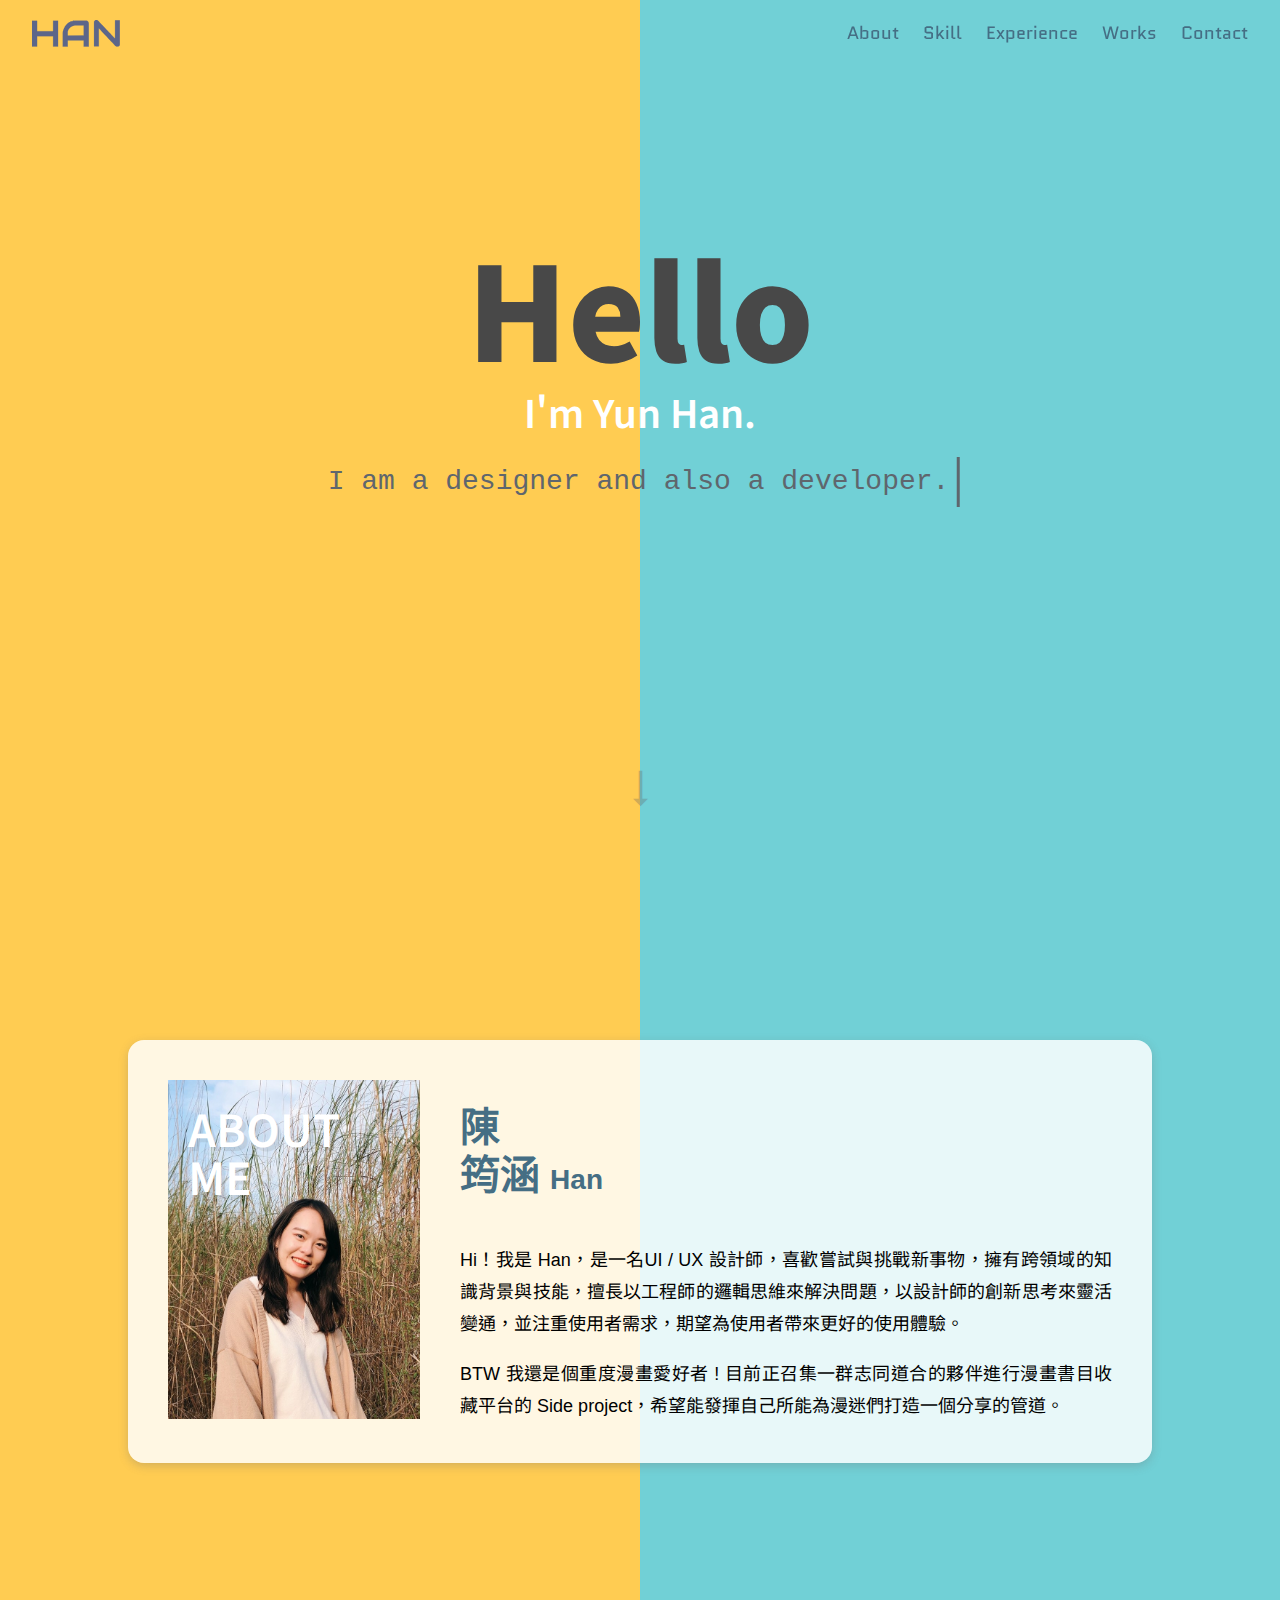
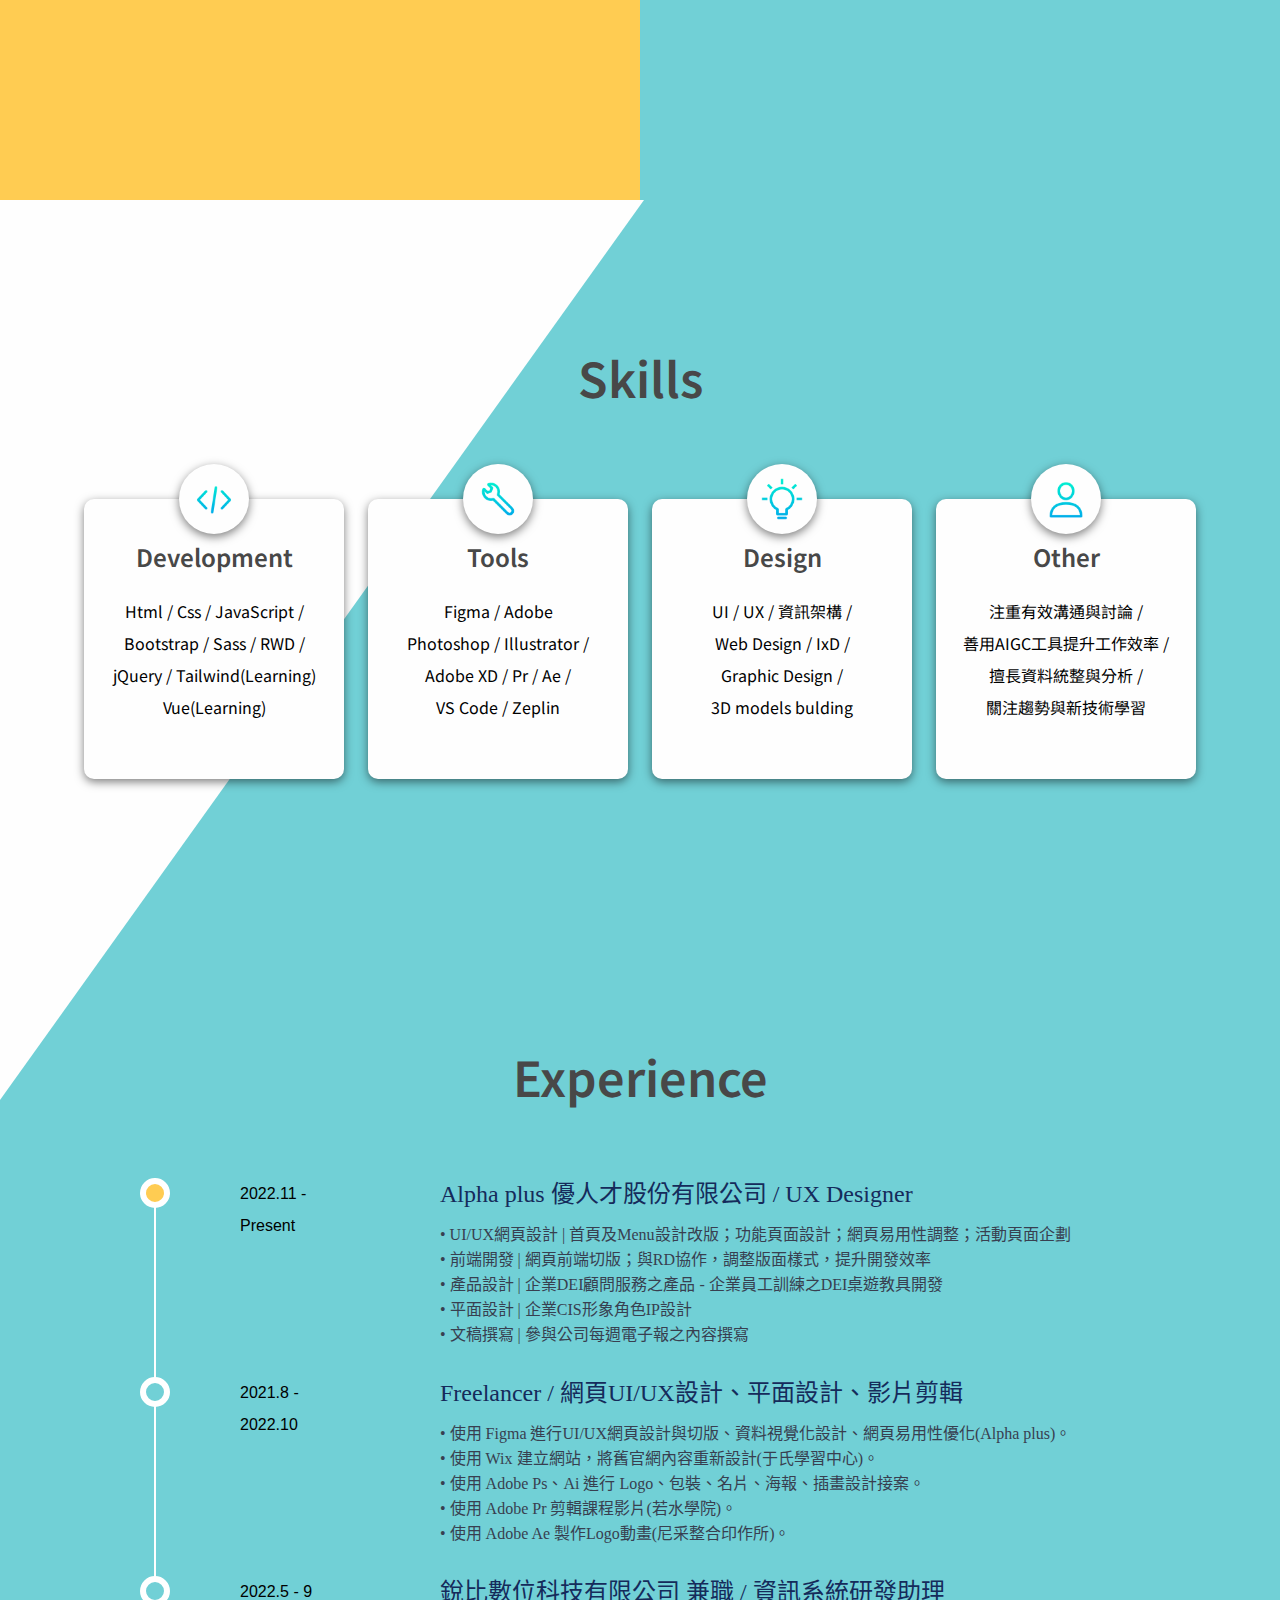
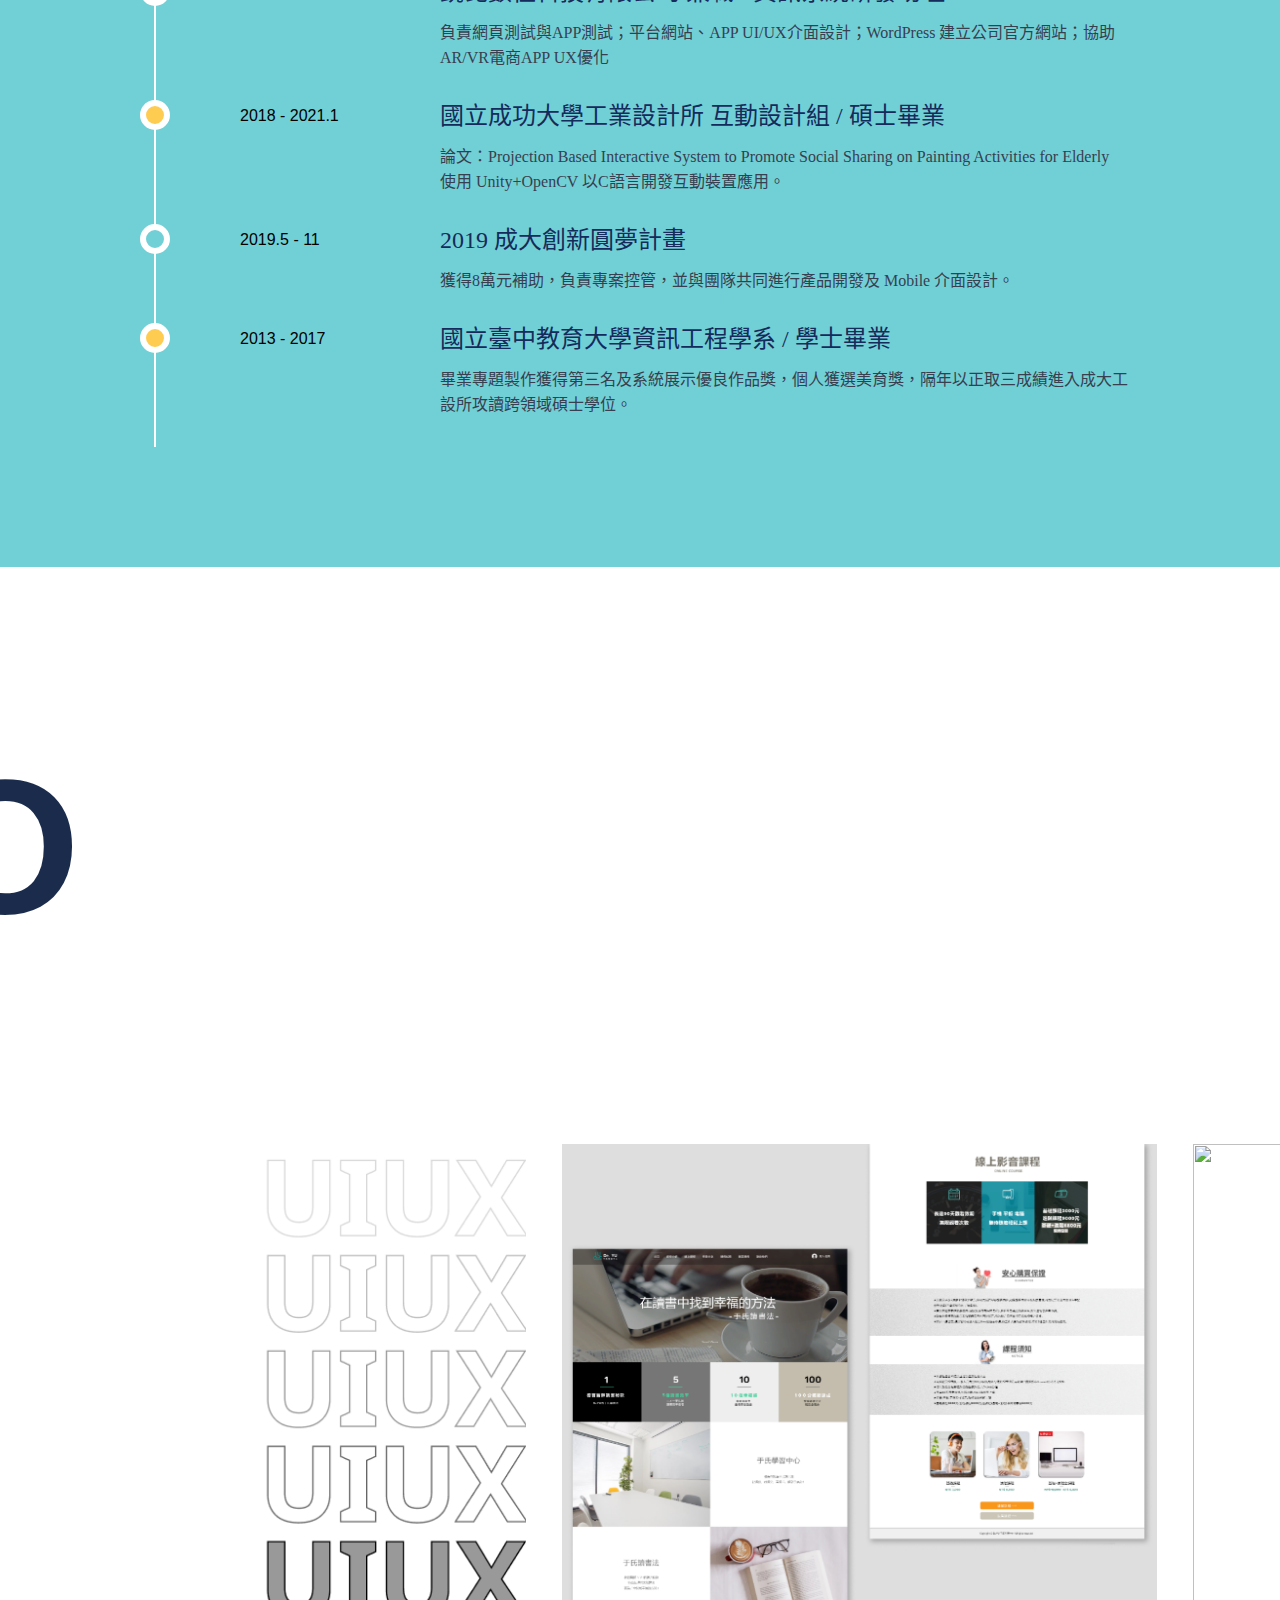
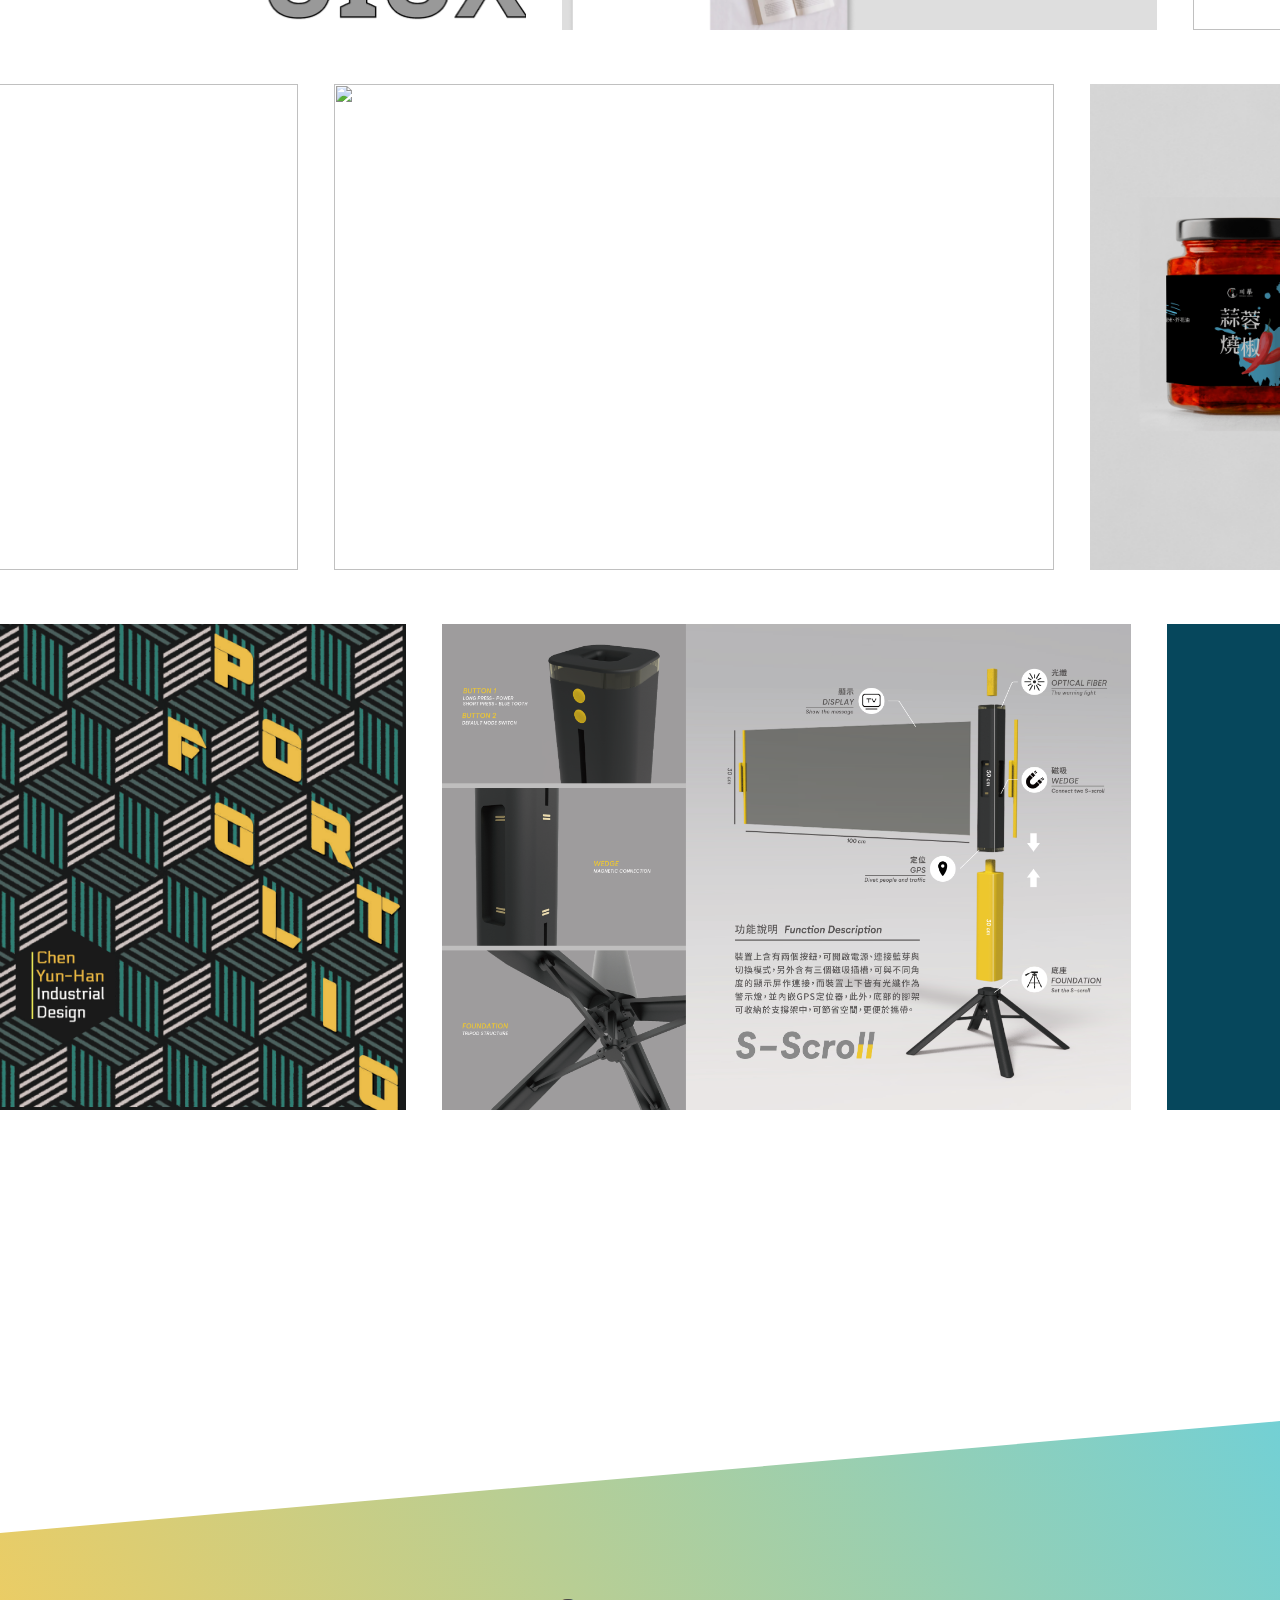
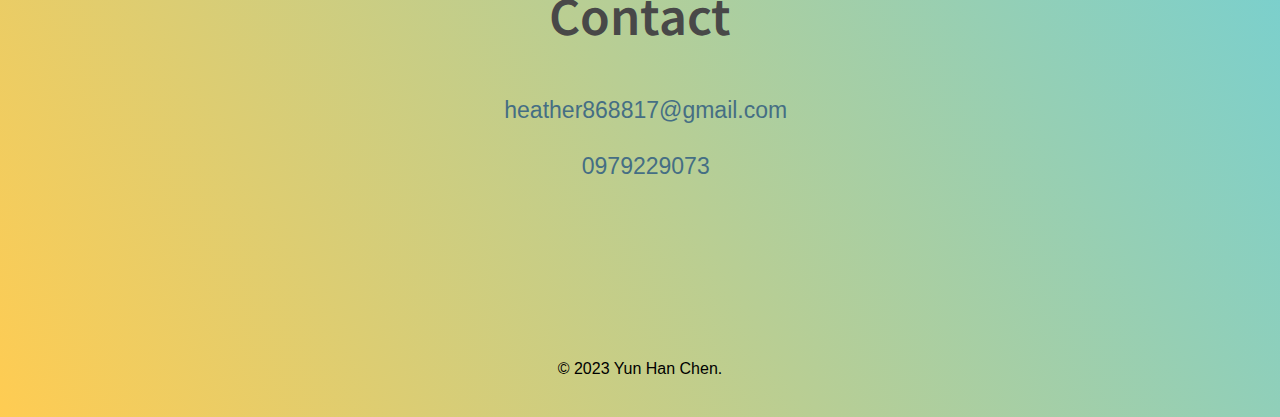
==== index.html @ 45ba4dad "8/22" ====
<!DOCTYPE html>
<html lang="zh-TW">

<head>
  <meta charset="UTF-8">
  <meta name="viewport" content="width=device-width, initial-scale=1.0,maximum-scale=1.0,minimum-scale=1.0,user-scalable=no">
  <title>Han's resume</title>
 
  <!-- font style -->
  <link rel="preconnect" href="https://fonts.gstatic.com">
  <link href="https://fonts.googleapis.com/css2?family=Noto+Sans+TC:wght@400;900&family=Quantico&display=swap" rel="stylesheet">
  <link href="https://cdn.jsdelivr.net/npm/remixicon@2.5.0/fonts/remixicon.css" rel="stylesheet">
  <link rel="shortcut icon" href="images/favicon.ico">
  <link rel="stylesheet" href="https://fonts.googleapis.com/css?family=Material+Icons">
  <!-- css -->
  <link rel="stylesheet" href="https://unicons.iconscout.com/release/v4.0.0/css/line.css">
  <link
    rel="stylesheet"
    href="https://cdnjs.cloudflare.com/ajax/libs/animate.css/3.3.0/animate.css" >
    <link
  rel="stylesheet"
  href="https://cdn.jsdelivr.net/npm/@fancyapps/ui@5.0/dist/fancybox/fancybox.css
  "
/>
  <link rel="stylesheet" href="css/all.css">
  


</head>
<body>

  <div class="wrapper">

    <!-- Start Header -->
    <header class="header">

      <div class="navbar m-md-0 js-nav">
        <div class="nav__my-logo" alt="logo">
          <a href="index.html" class=" icon-btn">
            <img class="logo_img" src="images/HAN_logo.svg">
          </a>
        </div>

        <div role="navigation" class="nav__menu">
          <label id="menu-toggle">
            <input class="menu__btn" type="checkbox" name="Navbar menu" />
            <span></span>
            <span></span>
            <span></span>
              <ul class=" menu__item rwd-popup">
                <li><a class="item" tabindex="0" role="button" href="#about"> About </a></li>
                <li><a class="item" tabindex="0" role="button" href="#skill"> Skill </a></li>
                <li><a class="item" tabindex="0" role="button" href="#exp"> Experience </a>
                </li>
                <li><a class="item" tabindex="0" role="button" href="#work"> Works </a>
                </li>
                <li><a class="item" tabindex="0" role="button" href="#contact"> Contact </a></li>
              </ul>

          </label>
        </div>
      </div>

    </header>
    <!-- End Header -->

    <!-- Start main -->
    <main class="main">
      <!-- Start Home -->
      <div class="hero wow bounceInDown">
        <div class="hero__hello ">
          <h1>Hello</h1>
          <h2>I'm Yun Han.</h2>
          <h3>I am a designer and also a developer.</h3>
        </div>
        <section class="hero__left">
        </section>
        <section class="hero__right">
        </section>
        <div class="scroll-icon">
          <span class="material-icons">
            trending_flat
            </span>
        </div>
      </div>
      <!-- End Home -->

      <!-- Start About -->
      <div class="about" id="about">
        <div class="js-AnimationL bgL bgL2"> 
        </div>
        <div class="js-AnimationR bgR bgR2"></div>
        <div class="show js-content about__group">
          <div class="about-photo">
            <h3 class="sub1 about-title md-sub-f">ABOUT <br>ME</h3>
            <img class="my-photo" src="/images/han_picture.JPG" alt="han">
          </div>
          
          <div class="about-content">   
            <div class="about-nane_info">
              <div>
                <h3 class="my-name">陳<br>筠涵 <p>Han</p></h3>
              </div>
              <div class="personal mt-md-4">
                <a href="mailto:susan2017966@gmail.com" class=" ml-lg-0" >
                  <i class="uil uil-envelope personal__icon"></i>
                </a>
                <a href="https://github.com/Helena417"   target="_blank" >
                  <i class="uil uil-github-alt personal__icon"></i>
                </a>
              </div>
            </div>      
          
            <div class="about-txt-bg">
              <p class="bio">Hi！我是 Han，是一名UI / UX 設計師，喜歡嘗試與挑戰新事物，擁有跨領域的知識背景與技能，擅長以工程師的邏輯思維來解決問題，以設計師的創新思考來靈活變通，並注重使用者需求，期望為使用者帶來更好的使用體驗。</p><br>
              <p class="bio">BTW 我還是個重度漫畫愛好者 ! 目前正召集一群志同道合的夥伴進行漫畫書目收藏平台的 Side project，希望能發揮自己所能為漫迷們打造一個分享的管道。</p>
              <div class="personal mt-md-4 personal-mobile">
              <a href="mailto:susan2017966@gmail.com" class=" ml-lg-0" >
                <i class="uil uil-envelope personal__icon"></i>
              </a>
              <a href="https://github.com/Helena417"   target="_blank" >
                <i class="uil uil-github-alt personal__icon"></i>
              </a>
            </div>
            </div>
            
          </div>
          

          <div class="slider">
            <div class="slider__slide slider__slide--active" data-slide="1">
              <div class="slider__wrap">
                <div class="slider__back"></div>
              </div>
              <div class="slider__inner">
                <div class="slider__content">
                  
                </div>
              </div>
            </div>
            
          </div>
        </div> 
        
      </div>
      <!-- End About -->

      <!-- Start skill -->
      <div class="skill " id="skill">
        <div class="skill-bg-white"></div>
        <div class="skill-bg pb-md-0">
          <h2 class="sub-center md-sub-f mt-md-0 wow fadeIn">Skills</h2>
          <div class="container">
            <div class="row ">
              <div class="col-lg-3 col-md-6 wow fadeInUp" data-wow-delay="0.1s">
                <div class="card-icon">
                  <img class="img" src="./images/card_icon_01.png">
                </div>
                <div class="card-txt ">
                  <h3 class="txt-sub">Development</h3>
                  <p class="txt-word">Html / Css / JavaScript /<br> Bootstrap / Sass / RWD /<br> jQuery / Tailwind(Learning)<br> Vue(Learning)<br></p>
                </div>
              </div>
              <div class="col-lg-3 col-md-6 wow fadeInUp " data-wow-delay="0.3s">
                <div class="card-icon">
                  <img class="img" src="./images/card_icon_02.png">
                </div>
                <div class="card-txt">
                  <h3 class="txt-sub">Tools</h3>
                  <p class="txt-word">Figma / Adobe <br> Photoshop / Illustrator /  <br> Adobe XD / Pr / Ae / <br> VS Code /  Zeplin </p>
                </div>
              </div>
              <div class="col-lg-3 col-md-6 wow fadeInUp " data-wow-delay="0.5s">
                <div class="card-icon">
                  <img class="img" src="./images/card_icon_03.png">
                </div>
                <div class="card-txt">
                  <h3 class="txt-sub">Design</h3>
                  <p class="txt-word">UI / UX / 資訊架構 /<br> Web Design / IxD / <br> Graphic Design /<br> 3D models bulding</p>
                </div>
              </div>
              <div class="col-lg-3 col-md-6 wow fadeInUp " data-wow-delay="0.7s">
                <div class="card-icon">
                  <img class="img" src="./images/card_icon_04.png">
                </div>
                <div class="card-txt">
                  <h3 class="txt-sub">Other</h3>
                  <p class="txt-word">注重有效溝通與討論 /<br> 善用AIGC工具提升工作效率 /<br>擅長資料統整與分析 /<br> 關注趨勢與新技術學習</p>
                </div>
              </div>
            </div>
          </div>
        </div>
      </div>
      <!-- END  skill -->
      
      <!-- Start Experience -->
      <div class="exp pb-md-4" id="exp">
        <div class="container">
          <h2 class="sub-center md-sub-f mt-md-0 wow fadeIn">Experience</h2>
          <div class="flex">
            <ul class="exp-list wow fadeInUp">
              <li class="grid group">
                <div class="list-line"></div>
                <div class="dot">
                  <div class="dot-color dot-yellow left-0 top-0"></div> 
                  <div class="dot-hover group-animate left-0 top-0"></div>
                </div> 
                <p class="time">2022.11 - Present</p> 
                <div class="exp-detail flex">
                  <h4 class="detail-sub">Alpha plus 優人才股份有限公司 / UX Designer</h4> 
                  <p> • UI/UX網頁設計 | 首頁及Menu設計改版；功能頁面設計；網頁易用性調整；活動頁面企劃 </p>
                  <p> • 前端開發 | 網頁前端切版；與RD協作，調整版面樣式，提升開發效率 </p>
                  <p> • 產品設計 | 企業DEI顧問服務之產品 - 企業員工訓練之DEI桌遊教具開發</p>
                  <p> • 平面設計 | 企業CIS形象角色IP設計</p>
                  <p> • 文稿撰寫 | 參與公司每週電子報之內容撰寫</p>
            
                </div>
              </li>
              <li class="grid group">
                <div class="list-line"></div>
                <div class="dot ">
                  <div class="dot-color left-0 top-0"></div> 
                  <div class="dot-hover group-animate left-0 top-0"></div>
                </div> 
                <p class="time">2021.8 - 2022.10</p> 
                <div class="exp-detail flex">
                  <h4 class="detail-sub">Freelancer /  網頁UI/UX設計、平面設計、影片剪輯</h4> 
                  <p>• 使用 Figma 進行UI/UX網頁設計與切版、資料視覺化設計、網頁易用性優化(Alpha plus)。 </p>
                  <p>  • 使用 Wix 建立網站，將舊官網內容重新設計(于氏學習中心)。</p>
                  <p>  • 使用 Adobe Ps、Ai 進行 Logo、包裝、名片、海報、插畫設計接案。</p>
                  <p>  • 使用 Adobe Pr 剪輯課程影片(若水學院)。 </p>
                  <p>  • 使用 Adobe Ae 製作Logo動畫(尼采整合印作所)。</p>
                </div>
              </li>
              <li class="grid group">
                <div class="list-line"></div>
                <div class="dot ">
                  <div class="dot-color left-0 top-0"></div> 
                  <div class="dot-hover group-animate left-0 top-0"></div>
                </div> 
                <p class="time">2022.5 - 9</p> 
                <div class="exp-detail flex">
                  <h4 class="detail-sub">銳比數位科技有限公司 兼職 / 資訊系統研發助理</h4> 
                  <p>負責網頁測試與APP測試；平台網站、APP UI/UX介面設計；WordPress 建立公司官方網站；協助AR/VR電商APP UX優化</p> 
                </div>
              </li>
              <li class="grid group">
                <div class="list-line"></div>
                <div class="dot">
                  <div class="dot-color dot-yellow left-0 top-0"></div> 
                  <div class="dot-hover group-animate left-0 top-0"></div>
                </div> 
                <p class="time">2018 - 2021.1</p> 
                <div class="exp-detail flex">
                  <h4 class="detail-sub">國立成功大學工業設計所 互動設計組 / 碩士畢業</h4> 
                  <p>論文：Projection Based Interactive System to Promote Social Sharing on Painting Activities for Elderly<br>
                  使用 Unity+OpenCV 以C語言開發互動裝置應用。</p> 
                </div>
              </li>
              <li class="grid group">
                <div class="list-line"></div>
                <div class="dot ">
                  <div class="dot-color left-0 top-0"></div> 
                  <div class="dot-hover group-animate left-0 top-0"></div>
                </div> 
                <p class="time">2019.5 - 11</p> 
                <div class="exp-detail flex">
                  <h4 class="detail-sub">2019 成大創新圓夢計畫</h4> 
                  <p>獲得8萬元補助，負責專案控管，並與團隊共同進行產品開發及 Mobile 介面設計。</p> 
                </div>
              </li>
              <li class="grid group">
                <div class="list-line"></div>
                <div class="dot">
                  <div class="dot-color dot-yellow left-0 top-0"></div> 
                  <div class="dot-hover group-animate left-0 top-0"></div>
                </div> 
                <p class="time">2013 - 2017</p> 
                <div class="exp-detail flex">
                  <h4 class="detail-sub">國立臺中教育大學資訊工程學系 / 學士畢業</h4> 
                  <p>畢業專題製作獲得第三名及系統展示優良作品獎，個人獲選美育獎，隔年以正取三成績進入成大工設所攻讀跨領域碩士學位。
                  </p> 
                </div>
              </li>
            </ul>
          </div>
        </div>
      </div>
      <!-- END Experience -->

      <!-- Start Work -->
      <div class="work mt-md-0" id="work">
        <div class="container">
          <!-- <h2 class="sub-center mt-md-0 md-sub-f wow fadeIn">My works</h2> -->
          <div class="work-list">
            <div id="trigger-element"></div>
            
            <section>
              <div class="content">
                <div class="work-section">
              <div class="work-container">
                <div class="wrapper-text text-top">  PORTFOLIO
                </div>
              </div>
            </div>
              </div>
            </section>
            <section>
              <div class="content">
                <div class="work-section">
                  
                  <ul class="wrapper-text" id="image-track" data-mouse-down-at="0" data-prev-percentage="0">
                    <img class="image" src="/images/R_UIUX.png"/>        
                    <img class="image" src="/images/UIUX/wix2_B.png"/>
                    <img class="image" src="/images/UIUX/THETA.png"/>
                    <img class="image" src="/images/UIUX/B Mangi.GIF"/>
                    <img class="image" src="/images/UIUX/mangi_mockup.png"/>
                    <img class="image" src="/images/UIUX/alphaplus_HOME.png"/>
                    <img class="image" src="/images/UIUX/alphaplus_2.png"/>
                    <img class="image" src="/images/L_UIUX.png"/>
                  </ul>
                </div>
              </div>
            </section>
            <section>
              <div class="content">
                <div class="work-section">
                  <div class="wrapper-text" id="image-track" data-mouse-down-at="0" data-prev-percentage="0">
                      <div id="image-track" data-mouse-down-at="0" data-prev-percentage="0">
                      <img class="image" src="/images/GRAPHIC.png"
                      draggable="false" />

                      <img class="image" src="/images/Graphic/B LOGO_02.png"
                      draggable="false" />
                      <img class="image" src="/images/Graphic/B LOGO_04.png"
                      draggable="false" /> 
                      <img class="image" src="/images/Graphic/Ｂ包裝設計.png"
                      draggable="false" />
                      
                      <img class="image" src="/images/Graphic/B名片設計.png"
                      draggable="false" />
                      <!-- <img class="image" src="/images/Graphic/B LOGO_01.png"
                      draggable="false" /> -->
                      <img class="image" src="/images/Graphic/B POSTER.png"
                      draggable="false" />
                      <img class="image" src="/images/Graphic/B_A+IP.png"
                      draggable="false" />
                      <img class="image" src="/images/Graphic/B_MPNSTER.png"
                      draggable="false" />
                      
                      <!-- <img class="image" src="/images/other/NFT_02.gif"
                        draggable="false" /> -->
                    
                      <img class="image" src="/images/GRAPHIC.png"
                      draggable="false" />
                  </div>
                  </div>
                </div>
              </div>
            </section>
            <section>
              <div class="content">
                <div class="work-section">
                  <div class="wrapper-text" id="image-track" data-mouse-down-at="0" data-prev-percentage="0">
                       <div id="image-track" data-mouse-down-at="0" data-prev-percentage="0">
                        <img class="image" src="/images/R_OTHER.png"
                        draggable="false" />
                        <img class="image" src="/images/other/portfolio.png"
                        draggable="false" />
                        <img class="image" src="/images/other/產品_02_b.png"
                        draggable="false" />
                        <img class="image" style="object-position: center center;" src="/images/other/_FIN.gif"
                        draggable="false" />
                        <img class="image" src="/images/other/donbell.png"
                        draggable="false" />
                        <img class="image" src="/images/other/NFT_02.gif"
                        draggable="false" />
                        <img class="image" style="object-position: center center;"  src="/images/other/光細胞01.gif"
                        draggable="false" />
                        <img class="image" src="/images/other/論文.gif"
                        draggable="false" />
                        <img class="image" src="/images/other/thesis-min.gif"
                        draggable="false" />
                        
                        <img class="image" src="/images/L_OTHER.png"
                        draggable="false" />
                  </div>
                  </div>
                </div>
              </div>
            </section>
            
          </div>
          <!-- <input type="button" class="work-btn" value="Other works" onclick="window.open('https://photos.app.goo.gl/HGdc396jvGPwYuay6')" target="blank"></input> -->
          
          
        </div>
      </div>
      <!-- END Work -->

      <!-- Start Contact -->
      <div class="lean-bg"></div>
      <div class="contact pt-md-5" id="contact">
        <div class="contact-bg"></div>
        <div class="container ">
          <h2 class="sub-center md-sub-f wow fadeIn">Contact</h2>
          <div class="info mt-md-0">
						<div class="info__mail">
							<a href="mailTo:susan2017966@gmail.com">
                <i class="uil uil-envelope d-md-n"></i>&ensp;heather868817@gmail.com</a>
						</div>
						<div class="info__phone">
							<a href="tel:0979229073">
                <i class="uil uil-phone-alt d-md-n"></i>&ensp;0979229073</a>
						</div>       

						<!-- <div class="info__social">
							<a href="https://www.facebook.com/han417" class="icon-btn" target="blank">
								<i class="uil uil-facebook"></i>
							</a>
						</div> -->
					</div>
        </div>
      </div>

      <!-- END Contact -->
    </main>
    <!-- End main -->

    <!-- Start footer -->
    <footer class="footer">
      <p>© 2023 Yun Han Chen.</p>
    </footer>
    <!-- End footer -->


  
  <!-- JS -->
  <script src="js/jQuery v3.6.0.js"></script>
  <script src="js/Script.js"></script>
  <script src="js/work-section.js"></script>
  <script src="https://cdnjs.cloudflare.com/ajax/libs/wow/1.1.2/wow.js"></script>
  <script src="https://cdn.jsdelivr.net/npm/@fancyapps/ui/dist/fancybox.umd.js"></script>
  <script src="https://unpkg.com/imagesloaded@4/imagesloaded.pkgd.min.js"></script>
  <script src="https://s3-us-west-2.amazonaws.com/s.cdpn.io/16327/gsap-latest-beta.min.js"></script>
  <script src="https://s3-us-west-2.amazonaws.com/s.cdpn.io/16327/ScrollTrigger.min.js"></script>
  <script src="https:cdnjs.cloudflare.com/ajax/libs/modernizr/2.8.3/modernizr.min.js"></script>


              

</body>

</html>
---- css/all.css ----
@charset "UTF-8";
/*
  01 variable
 */
/*
  02 Reset
 */
/*! normalize.css v8.0.1 | MIT License | github.com/necolas/normalize.css */
/* Document
   ========================================================================== */
/**
 * 1. Correct the line height in all browsers.
 * 2. Prevent adjustments of font size after orientation changes in iOS.
 */
@import url("https://fonts.googleapis.com/css2?family=Noto+Sans+TC:wght@400;900&family=Quantico&display=swap");
html {
  line-height: 1.15; /* 1 */
  -webkit-text-size-adjust: 100%; /* 2 */
}

/* Sections
     ========================================================================== */
/**
   * Remove the margin in all browsers.
   */
body {
  margin: 0;
}

/**
   * Render the `main` element consistently in IE.
   */
main {
  display: block;
}

/**
   * Correct the font size and margin on `h1` elements within `section` and
   * `article` contexts in Chrome, Firefox, and Safari.
   */
h1 {
  font-size: 2em;
  margin: 0.67em 0;
}

/* Grouping content
     ========================================================================== */
/**
   * 1. Add the correct box sizing in Firefox.
   * 2. Show the overflow in Edge and IE.
   */
hr {
  box-sizing: content-box; /* 1 */
  height: 0; /* 1 */
  overflow: visible; /* 2 */
}

/**
   * 1. Correct the inheritance and scaling of font size in all browsers.
   * 2. Correct the odd `em` font sizing in all browsers.
   */
pre {
  font-family: monospace, monospace; /* 1 */
  font-size: 1em; /* 2 */
}

/* Text-level semantics
     ========================================================================== */
/**
   * Remove the gray background on active links in IE 10.
   */
a {
  background-color: transparent;
}

/**
   * 1. Remove the bottom border in Chrome 57-
   * 2. Add the correct text decoration in Chrome, Edge, IE, Opera, and Safari.
   */
abbr[title] {
  border-bottom: none; /* 1 */
  text-decoration: underline; /* 2 */
  -webkit-text-decoration: underline dotted;
          text-decoration: underline dotted; /* 2 */
}

/**
   * Add the correct font weight in Chrome, Edge, and Safari.
   */
b,
strong {
  font-weight: bolder;
}

/**
   * 1. Correct the inheritance and scaling of font size in all browsers.
   * 2. Correct the odd `em` font sizing in all browsers.
   */
code,
kbd,
samp {
  font-family: monospace, monospace; /* 1 */
  font-size: 1em; /* 2 */
}

/**
   * Add the correct font size in all browsers.
   */
small {
  font-size: 80%;
}

/**
   * Prevent `sub` and `sup` elements from affecting the line height in
   * all browsers.
   */
sub,
sup {
  font-size: 75%;
  line-height: 0;
  position: relative;
  vertical-align: baseline;
}

sub {
  bottom: -0.25em;
}

sup {
  top: -0.5em;
}

/* Embedded content
     ========================================================================== */
/**
   * Remove the border on images inside links in IE 10.
   */
img {
  border-style: none;
}

/* Forms
     ========================================================================== */
/**
   * 1. Change the font styles in all browsers.
   * 2. Remove the margin in Firefox and Safari.
   */
button,
input,
optgroup,
select,
textarea {
  font-family: inherit; /* 1 */
  font-size: 100%; /* 1 */
  line-height: 1.15; /* 1 */
  margin: 0; /* 2 */
}

/**
   * Show the overflow in IE.
   * 1. Show the overflow in Edge.
   */
button,
input {
  /* 1 */
  overflow: visible;
}

/**
   * Remove the inheritance of text transform in Edge, Firefox, and IE.
   * 1. Remove the inheritance of text transform in Firefox.
   */
button,
select {
  /* 1 */
  text-transform: none;
}

/**
   * Correct the inability to style clickable types in iOS and Safari.
   */
button,
[type=button],
[type=reset],
[type=submit] {
  -webkit-appearance: button;
}

/**
   * Remove the inner border and padding in Firefox.
   */
button::-moz-focus-inner,
[type=button]::-moz-focus-inner,
[type=reset]::-moz-focus-inner,
[type=submit]::-moz-focus-inner {
  border-style: none;
  padding: 0;
}

/**
   * Restore the focus styles unset by the previous rule.
   */
button:-moz-focusring,
[type=button]:-moz-focusring,
[type=reset]:-moz-focusring,
[type=submit]:-moz-focusring {
  outline: 1px dotted ButtonText;
}

/**
   * Correct the padding in Firefox.
   */
fieldset {
  padding: 0.35em 0.75em 0.625em;
}

/**
   * 1. Correct the text wrapping in Edge and IE.
   * 2. Correct the color inheritance from `fieldset` elements in IE.
   * 3. Remove the padding so developers are not caught out when they zero out
   *    `fieldset` elements in all browsers.
   */
legend {
  box-sizing: border-box; /* 1 */
  color: inherit; /* 2 */
  display: table; /* 1 */
  max-width: 100%; /* 1 */
  padding: 0; /* 3 */
  white-space: normal; /* 1 */
}

/**
   * Add the correct vertical alignment in Chrome, Firefox, and Opera.
   */
progress {
  vertical-align: baseline;
}

/**
   * Remove the default vertical scrollbar in IE 10+.
   */
textarea {
  overflow: auto;
}

/**
   * 1. Add the correct box sizing in IE 10.
   * 2. Remove the padding in IE 10.
   */
[type=checkbox],
[type=radio] {
  box-sizing: border-box; /* 1 */
  padding: 0; /* 2 */
}

/**
   * Correct the cursor style of increment and decrement buttons in Chrome.
   */
[type=number]::-webkit-inner-spin-button,
[type=number]::-webkit-outer-spin-button {
  height: auto;
}

/**
   * 1. Correct the odd appearance in Chrome and Safari.
   * 2. Correct the outline style in Safari.
   */
[type=search] {
  -webkit-appearance: textfield; /* 1 */
  outline-offset: -2px; /* 2 */
}

/**
   * Remove the inner padding in Chrome and Safari on macOS.
   */
[type=search]::-webkit-search-decoration {
  -webkit-appearance: none;
}

/**
   * 1. Correct the inability to style clickable types in iOS and Safari.
   * 2. Change font properties to `inherit` in Safari.
   */
::-webkit-file-upload-button {
  -webkit-appearance: button; /* 1 */
  font: inherit; /* 2 */
}

/* Interactive
     ========================================================================== */
/*
   * Add the correct display in Edge, IE 10+, and Firefox.
   */
details {
  display: block;
}

/*
   * Add the correct display in all browsers.
   */
summary {
  display: list-item;
}

/* Misc
     ========================================================================== */
/**
   * Add the correct display in IE 10+.
   */
template {
  display: none;
}

/**
   * Add the correct display in IE 10.
   */
[hidden] {
  display: none;
}

/*
  03 base
*/
/*-------------------------*/
/*-------------------------*/
/*-------------------------*/
*,
*::after,
*::before {
  position: relative;
  box-sizing: border-box;
}

html {
  height: 100%;
  scroll-behavior: smooth;
}

body {
  margin: 0;
  width: 100%;
  overflow-x: hidden;
}

/* width */
::-webkit-scrollbar-track-piece {
  overflow: hidden !important;
  background: #cbcbcb;
}

::-webkit-scrollbar {
  position: fixed;
  width: 8px;
  overflow: auto;
}

/* Handle */
::-webkit-scrollbar-thumb {
  background: hsla(0, 0%, 28%, 0.4);
  border-radius: 10px;
  outline-offset: -2px;
}

/* Handle on hover */
::-webkit-scrollbar-thumb:hover {
  background: hsla(0, 0%, 28%, 0.3);
}

img {
  max-width: 100%;
  height: auto;
}

/*-------------------------*/
/** $Typography
/*-------------------------*/
/* Global */
body,
html {
  font-family: "Helvetica", "roboto", "Noto Sans TC", arial, sans-serif;
}

/* heading */
/* prettier-ignore */
h1, h2, h3, h4, h5, h6 {
  margin: 0;
  color: #484848;
  font-family: "Noto Sans TC", "Helvetica", "roboto", arial, sans-serif;
}

h1 {
  font-size: 130px;
  font-weight: 900;
  margin-top: 24px;
  margin-bottom: 24px;
}

h2 {
  font-size: 48px;
  font-weight: 600;
  margin-top: 24px;
  margin-bottom: 24px;
}

h3 {
  font-size: 40px;
  font-weight: 600;
  line-height: 48px;
  margin-top: 24px;
  margin-bottom: 24px;
}

h4 {
  font-size: 24px;
  font-weight: 600;
  line-height: 32px;
  margin-top: 24px;
  margin-bottom: 24px;
}

h5 {
  font-size: 20px;
  font-weight: 600;
  line-height: 1;
  margin-top: 24px;
  margin-bottom: 16px;
}

h6 {
  font-size: 16px;
  font-weight: 800;
}

p {
  font-size: 16px;
  font-weight: 400;
  font-family: "Helvetica", "roboto", "Noto Sans TC", arial, sans-serif;
  line-height: 32px;
  letter-spacing: 0;
  margin-bottom: 16px;
}

.subtitle {
  font-size: 48px;
  font-weight: 900;
  font-family: "Raleway", "Helvetica", "roboto", "Noto Sans TC", arial, sans-serif;
  margin-top: 24px;
  margin-bottom: 24px;
}

a {
  color: #484848;
  text-decoration: none;
}
a:active,
a hover,
a focus {
  text-decoration: none;
}

ul {
  list-style: none;
  margin: 0;
  padding: 0;
}

/*-------------------------*/
/*-------------------------*/
/* background color */
.bg-color-yellow {
  background-color: #f3d570;
}

.bg-color-pink {
  background-color: #ff957f;
}

.bg-color-lightblue {
  background-color: #c3d4de;
}

.bg-color-darkblue {
  background-color: #456e84;
}

.bg-color-black {
  background-color: #484848;
}

.bg-color-grey {
  background-color: #cbcbcb;
}

.bg-color-white {
  background-color: #fefefe;
}

.left-0 {
  left: 0;
}

.top-0 {
  top: 0;
}

.text-right {
  text-align: right;
}

.text-left {
  text-align: left;
}

@media (max-width: 1025px) {
  .text-left-lg {
    text-align: left;
  }
}
@media (max-width: 767px) {
  .md-sub-f {
    font-size: 35px;
  }
  .mt-md-0 {
    margin-top: 0;
  }
  .pt-md-0 {
    padding-top: 0;
  }
  .pb-md-4 {
    padding-bottom: 40px;
  }
  .pl-md-2 {
    padding-left: 2rem;
  }
}
/*
  04 bootstrap layout
 */
/*-------------------------*/
/** $Catalog
---------------------------*/
/*
  Catalog
  Grid
**/
/*-------------------------*/
/** $Grid
---------------------------*/
/*!
 * Bootstrap Grid v5.0.1 (https://getbootstrap.com/)
 * Copyright 2011-2021 The Bootstrap Authors
 * Copyright 2011-2021 Twitter, Inc.
 * Licensed under MIT (https://github.com/twbs/bootstrap/blob/main/LICENSE)
 */
.container {
  margin-right: auto;
  margin-left: auto;
  max-width: 1200px;
}

.container-fluid {
  margin-right: auto;
  margin-left: auto;
  padding-left: 16px;
  padding-right: 16px;
}

.row {
  --bs-gutter-x: 1.5rem;
  --bs-gutter-y: 0;
  display: flex;
  flex-wrap: wrap;
  margin-top: calc(var(--bs-gutter-y) * -1);
}

.row > * {
  box-sizing: border-box;
  flex-shrink: 0;
  width: 100%;
  max-width: 100%;
  padding-right: calc(var(--bs-gutter-x) / 2);
  padding-left: calc(var(--bs-gutter-x) / 2);
  margin-top: var(--bs-gutter-y);
}

.col {
  flex: 1 0 0%;
}

.flex {
  display: flex;
}

.row-cols-auto > * {
  flex: 0 0 auto;
  width: auto;
}

.row-cols-1 > * {
  flex: 0 0 auto;
  width: 100%;
}

.row-cols-2 > * {
  flex: 0 0 auto;
  width: 50%;
}

.row-cols-3 > * {
  flex: 0 0 auto;
  width: 33.3333333333%;
}

.row-cols-4 > * {
  flex: 0 0 auto;
  width: 25%;
}

.row-cols-5 > * {
  flex: 0 0 auto;
  width: 20%;
}

.row-cols-6 > * {
  flex: 0 0 auto;
  width: 16.6666666667%;
}

.col-auto {
  flex: 0 0 auto;
  width: auto;
}

.col-1 {
  flex: 0 0 auto;
  width: 8.3333333333%;
}

.col-2 {
  flex: 0 0 auto;
  width: 16.6666666667%;
}

.col-3 {
  flex: 0 0 auto;
  width: 25%;
}

.col-4 {
  flex: 0 0 auto;
  width: 33.3333333333%;
}

.col-5 {
  flex: 0 0 auto;
  width: 41.6666666667%;
}

.col-6 {
  flex: 0 0 auto;
  width: 50%;
}

.col-7 {
  flex: 0 0 auto;
  width: 58.3333333333%;
}

.col-8 {
  flex: 0 0 auto;
  width: 66.6666666667%;
}

.col-9 {
  flex: 0 0 auto;
  width: 75%;
}

.col-10 {
  flex: 0 0 auto;
  width: 83.3333333333%;
}

.col-11 {
  flex: 0 0 auto;
  width: 91.6666666667%;
}

.col-12 {
  flex: 0 0 auto;
  width: 100%;
}

.offset-1 {
  margin-left: 8.3333333333%;
}

.offset-2 {
  margin-left: 16.6666666667%;
}

.offset-3 {
  margin-left: 25%;
}

.offset-4 {
  margin-left: 33.3333333333%;
}

.offset-5 {
  margin-left: 41.6666666667%;
}

.offset-6 {
  margin-left: 50%;
}

.offset-7 {
  margin-left: 58.3333333333%;
}

.offset-8 {
  margin-left: 66.6666666667%;
}

.offset-9 {
  margin-left: 75%;
}

.offset-10 {
  margin-left: 83.3333333333%;
}

.offset-11 {
  margin-left: 91.6666666667%;
}

@media (min-width: 576px) {
  .col-sm {
    flex: 1 0 0%;
  }
  .row-cols-sm-auto > * {
    flex: 0 0 auto;
    width: auto;
  }
  .row-cols-sm-1 > * {
    flex: 0 0 auto;
    width: 100%;
  }
  .row-cols-sm-2 > * {
    flex: 0 0 auto;
    width: 50%;
  }
  .row-cols-sm-3 > * {
    flex: 0 0 auto;
    width: 33.3333333333%;
  }
  .row-cols-sm-4 > * {
    flex: 0 0 auto;
    width: 25%;
  }
  .row-cols-sm-5 > * {
    flex: 0 0 auto;
    width: 20%;
  }
  .row-cols-sm-6 > * {
    flex: 0 0 auto;
    width: 16.6666666667%;
  }
  .col-sm-auto {
    flex: 0 0 auto;
    width: auto;
  }
  .col-sm-1 {
    flex: 0 0 auto;
    width: 8.3333333333%;
  }
  .col-sm-2 {
    flex: 0 0 auto;
    width: 16.6666666667%;
  }
  .col-sm-3 {
    flex: 0 0 auto;
    width: 25%;
  }
  .col-sm-4 {
    flex: 0 0 auto;
    width: 33.3333333333%;
  }
  .col-sm-5 {
    flex: 0 0 auto;
    width: 41.6666666667%;
  }
  .col-sm-6 {
    flex: 0 0 auto;
    width: 50%;
  }
  .col-sm-7 {
    flex: 0 0 auto;
    width: 58.3333333333%;
  }
  .col-sm-8 {
    flex: 0 0 auto;
    width: 66.6666666667%;
  }
  .col-sm-9 {
    flex: 0 0 auto;
    width: 75%;
  }
  .col-sm-10 {
    flex: 0 0 auto;
    width: 83.3333333333%;
  }
  .col-sm-11 {
    flex: 0 0 auto;
    width: 91.6666666667%;
  }
  .col-sm-12 {
    flex: 0 0 auto;
    width: 100%;
  }
  .offset-sm-0 {
    margin-left: 0;
  }
  .offset-sm-1 {
    margin-left: 8.3333333333%;
  }
  .offset-sm-2 {
    margin-left: 16.6666666667%;
  }
  .offset-sm-3 {
    margin-left: 25%;
  }
  .offset-sm-4 {
    margin-left: 33.3333333333%;
  }
  .offset-sm-5 {
    margin-left: 41.6666666667%;
  }
  .offset-sm-6 {
    margin-left: 50%;
  }
  .offset-sm-7 {
    margin-left: 58.3333333333%;
  }
  .offset-sm-8 {
    margin-left: 66.6666666667%;
  }
  .offset-sm-9 {
    margin-left: 75%;
  }
  .offset-sm-10 {
    margin-left: 83.3333333333%;
  }
  .offset-sm-11 {
    margin-left: 91.6666666667%;
  }
}
@media (min-width: 767px) {
  .col-md {
    flex: 1 0 0%;
  }
  .row-cols-md-auto > * {
    flex: 0 0 auto;
    width: auto;
  }
  .row-cols-md-1 > * {
    flex: 0 0 auto;
    width: 100%;
  }
  .row-cols-md-2 > * {
    flex: 0 0 auto;
    width: 50%;
  }
  .row-cols-md-3 > * {
    flex: 0 0 auto;
    width: 33.3333333333%;
  }
  .row-cols-md-4 > * {
    flex: 0 0 auto;
    width: 25%;
  }
  .row-cols-md-5 > * {
    flex: 0 0 auto;
    width: 20%;
  }
  .row-cols-md-6 > * {
    flex: 0 0 auto;
    width: 16.6666666667%;
  }
  .col-md-auto {
    flex: 0 0 auto;
    width: auto;
  }
  .col-md-1 {
    flex: 0 0 auto;
    width: 8.3333333333%;
  }
  .col-md-2 {
    flex: 0 0 auto;
    width: 16.6666666667%;
  }
  .col-md-3 {
    flex: 0 0 auto;
    width: 25%;
  }
  .col-md-4 {
    flex: 0 0 auto;
    width: 33.3333333333%;
  }
  .col-md-5 {
    flex: 0 0 auto;
    width: 41.6666666667%;
  }
  .col-md-6 {
    flex: 0 0 auto;
    width: 50%;
  }
  .col-md-7 {
    flex: 0 0 auto;
    width: 58.3333333333%;
  }
  .col-md-8 {
    flex: 0 0 auto;
    width: 66.6666666667%;
  }
  .col-md-9 {
    flex: 0 0 auto;
    width: 75%;
  }
  .col-md-10 {
    flex: 0 0 auto;
    width: 83.3333333333%;
  }
  .col-md-11 {
    flex: 0 0 auto;
    width: 91.6666666667%;
  }
  .col-md-12 {
    flex: 0 0 auto;
    width: 100%;
  }
  .offset-md-0 {
    margin-left: 0;
  }
  .offset-md-1 {
    margin-left: 8.3333333333%;
  }
  .offset-md-2 {
    margin-left: 16.6666666667%;
  }
  .offset-md-3 {
    margin-left: 25%;
  }
  .offset-md-4 {
    margin-left: 33.3333333333%;
  }
  .offset-md-5 {
    margin-left: 41.6666666667%;
  }
  .offset-md-6 {
    margin-left: 50%;
  }
  .offset-md-7 {
    margin-left: 58.3333333333%;
  }
  .offset-md-8 {
    margin-left: 66.6666666667%;
  }
  .offset-md-9 {
    margin-left: 75%;
  }
  .offset-md-10 {
    margin-left: 83.3333333333%;
  }
  .offset-md-11 {
    margin-left: 91.6666666667%;
  }
  .g-md-0,
  .gx-md-0 {
    --bs-gutter-x: 0;
  }
  .g-md-0,
  .gy-md-0 {
    --bs-gutter-y: 0;
  }
  .g-md-1,
  .gx-md-1 {
    --bs-gutter-x: 0.25rem;
  }
  .g-md-1,
  .gy-md-1 {
    --bs-gutter-y: 0.25rem;
  }
  .g-md-2,
  .gx-md-2 {
    --bs-gutter-x: 0.5rem;
  }
  .g-md-2,
  .gy-md-2 {
    --bs-gutter-y: 0.5rem;
  }
  .g-md-3,
  .gx-md-3 {
    --bs-gutter-x: 1rem;
  }
  .g-md-3,
  .gy-md-3 {
    --bs-gutter-y: 1rem;
  }
  .g-md-4,
  .gx-md-4 {
    --bs-gutter-x: 1.5rem;
  }
  .g-md-4,
  .gy-md-4 {
    --bs-gutter-y: 1.5rem;
  }
  .g-md-5,
  .gx-md-5 {
    --bs-gutter-x: 3rem;
  }
  .g-md-5,
  .gy-md-5 {
    --bs-gutter-y: 3rem;
  }
}
@media (min-width: 1025px) {
  .col-lg {
    flex: 1 0 0%;
  }
  .row-cols-lg-auto > * {
    flex: 0 0 auto;
    width: auto;
  }
  .row-cols-lg-1 > * {
    flex: 0 0 auto;
    width: 100%;
  }
  .row-cols-lg-2 > * {
    flex: 0 0 auto;
    width: 50%;
  }
  .row-cols-lg-3 > * {
    flex: 0 0 auto;
    width: 33.3333333333%;
  }
  .row-cols-lg-4 > * {
    flex: 0 0 auto;
    width: 25%;
  }
  .row-cols-lg-5 > * {
    flex: 0 0 auto;
    width: 20%;
  }
  .row-cols-lg-6 > * {
    flex: 0 0 auto;
    width: 16.6666666667%;
  }
  .col-lg-auto {
    flex: 0 0 auto;
    width: auto;
  }
  .col-lg-1 {
    flex: 0 0 auto;
    width: 8.3333333333%;
  }
  .col-lg-2 {
    flex: 0 0 auto;
    width: 16.6666666667%;
  }
  .col-lg-3 {
    flex: 0 0 auto;
    width: 25%;
  }
  .col-lg-4 {
    flex: 0 0 auto;
    width: 33.3333333333%;
  }
  .col-lg-5 {
    flex: 0 0 auto;
    width: 41.6666666667%;
  }
  .col-lg-6 {
    flex: 0 0 auto;
    width: 50%;
  }
  .col-lg-7 {
    flex: 0 0 auto;
    width: 58.3333333333%;
  }
  .col-lg-8 {
    flex: 0 0 auto;
    width: 66.6666666667%;
  }
  .col-lg-9 {
    flex: 0 0 auto;
    width: 75%;
  }
  .col-lg-10 {
    flex: 0 0 auto;
    width: 83.3333333333%;
  }
  .col-lg-11 {
    flex: 0 0 auto;
    width: 91.6666666667%;
  }
  .col-lg-12 {
    flex: 0 0 auto;
    width: 100%;
  }
  .offset-lg-0 {
    margin-left: 0;
  }
  .offset-lg-1 {
    margin-left: 8.3333333333%;
  }
  .offset-lg-2 {
    margin-left: 16.6666666667%;
  }
  .offset-lg-3 {
    margin-left: 25%;
  }
  .offset-lg-4 {
    margin-left: 33.3333333333%;
  }
  .offset-lg-5 {
    margin-left: 41.6666666667%;
  }
  .offset-lg-6 {
    margin-left: 50%;
  }
  .offset-lg-7 {
    margin-left: 58.3333333333%;
  }
  .offset-lg-8 {
    margin-left: 66.6666666667%;
  }
  .offset-lg-9 {
    margin-left: 75%;
  }
  .offset-lg-10 {
    margin-left: 83.3333333333%;
  }
  .offset-lg-11 {
    margin-left: 91.6666666667%;
  }
  .col-lg-push-5 {
    left: 50%;
  }
  .col-lg-pull-5 {
    right: 33.3333333333%;
  }
}
@media (min-width: 1200px) {
  .col-xl {
    flex: 1 0 0%;
  }
  .row-cols-xl-auto > * {
    flex: 0 0 auto;
    width: auto;
  }
  .row-cols-xl-1 > * {
    flex: 0 0 auto;
    width: 100%;
  }
  .row-cols-xl-2 > * {
    flex: 0 0 auto;
    width: 50%;
  }
  .row-cols-xl-3 > * {
    flex: 0 0 auto;
    width: 33.3333333333%;
  }
  .row-cols-xl-4 > * {
    flex: 0 0 auto;
    width: 25%;
  }
  .row-cols-xl-5 > * {
    flex: 0 0 auto;
    width: 20%;
  }
  .row-cols-xl-6 > * {
    flex: 0 0 auto;
    width: 16.6666666667%;
  }
  .col-xl-auto {
    flex: 0 0 auto;
    width: auto;
  }
  .col-xl-1 {
    flex: 0 0 auto;
    width: 8.3333333333%;
  }
  .col-xl-2 {
    flex: 0 0 auto;
    width: 16.6666666667%;
  }
  .col-xl-3 {
    flex: 0 0 auto;
    width: 25%;
  }
  .col-xl-4 {
    flex: 0 0 auto;
    width: 33.3333333333%;
  }
  .col-xl-5 {
    flex: 0 0 auto;
    width: 41.6666666667%;
  }
  .col-xl-6 {
    flex: 0 0 auto;
    width: 50%;
  }
  .col-xl-7 {
    flex: 0 0 auto;
    width: 58.3333333333%;
  }
  .col-xl-8 {
    flex: 0 0 auto;
    width: 66.6666666667%;
  }
  .col-xl-9 {
    flex: 0 0 auto;
    width: 75%;
  }
  .col-xl-10 {
    flex: 0 0 auto;
    width: 83.3333333333%;
  }
  .col-xl-11 {
    flex: 0 0 auto;
    width: 91.6666666667%;
  }
  .col-xl-12 {
    flex: 0 0 auto;
    width: 100%;
  }
  .offset-xl-0 {
    margin-left: 0;
  }
  .offset-xl-1 {
    margin-left: 8.3333333333%;
  }
  .offset-xl-2 {
    margin-left: 16.6666666667%;
  }
  .offset-xl-3 {
    margin-left: 25%;
  }
  .offset-xl-4 {
    margin-left: 33.3333333333%;
  }
  .offset-xl-5 {
    margin-left: 41.6666666667%;
  }
  .offset-xl-6 {
    margin-left: 50%;
  }
  .offset-xl-7 {
    margin-left: 58.3333333333%;
  }
  .offset-xl-8 {
    margin-left: 66.6666666667%;
  }
  .offset-xl-9 {
    margin-left: 75%;
  }
  .offset-xl-10 {
    margin-left: 83.3333333333%;
  }
  .offset-xl-11 {
    margin-left: 91.6666666667%;
  }
}
@media (min-width: 1400px) {
  .col-xxl {
    flex: 1 0 0%;
  }
  .row-cols-xxl-auto > * {
    flex: 0 0 auto;
    width: auto;
  }
  .row-cols-xxl-1 > * {
    flex: 0 0 auto;
    width: 100%;
  }
  .row-cols-xxl-2 > * {
    flex: 0 0 auto;
    width: 50%;
  }
  .row-cols-xxl-3 > * {
    flex: 0 0 auto;
    width: 33.3333333333%;
  }
  .row-cols-xxl-4 > * {
    flex: 0 0 auto;
    width: 25%;
  }
  .row-cols-xxl-5 > * {
    flex: 0 0 auto;
    width: 20%;
  }
  .row-cols-xxl-6 > * {
    flex: 0 0 auto;
    width: 16.6666666667%;
  }
  .col-xxl-auto {
    flex: 0 0 auto;
    width: auto;
  }
  .col-xxl-1 {
    flex: 0 0 auto;
    width: 8.3333333333%;
  }
  .col-xxl-2 {
    flex: 0 0 auto;
    width: 16.6666666667%;
  }
  .col-xxl-3 {
    flex: 0 0 auto;
    width: 25%;
  }
  .col-xxl-4 {
    flex: 0 0 auto;
    width: 33.3333333333%;
  }
  .col-xxl-5 {
    flex: 0 0 auto;
    width: 41.6666666667%;
  }
  .col-xxl-6 {
    flex: 0 0 auto;
    width: 50%;
  }
  .col-xxl-7 {
    flex: 0 0 auto;
    width: 58.3333333333%;
  }
  .col-xxl-8 {
    flex: 0 0 auto;
    width: 66.6666666667%;
  }
  .col-xxl-9 {
    flex: 0 0 auto;
    width: 75%;
  }
  .col-xxl-10 {
    flex: 0 0 auto;
    width: 83.3333333333%;
  }
  .col-xxl-11 {
    flex: 0 0 auto;
    width: 91.6666666667%;
  }
  .col-xxl-12 {
    flex: 0 0 auto;
    width: 100%;
  }
  .offset-xxl-0 {
    margin-left: 0;
  }
  .offset-xxl-1 {
    margin-left: 8.3333333333%;
  }
  .offset-xxl-2 {
    margin-left: 16.6666666667%;
  }
  .offset-xxl-3 {
    margin-left: 25%;
  }
  .offset-xxl-4 {
    margin-left: 33.3333333333%;
  }
  .offset-xxl-5 {
    margin-left: 41.6666666667%;
  }
  .offset-xxl-6 {
    margin-left: 50%;
  }
  .offset-xxl-7 {
    margin-left: 58.3333333333%;
  }
  .offset-xxl-8 {
    margin-left: 66.6666666667%;
  }
  .offset-xxl-9 {
    margin-left: 75%;
  }
  .offset-xxl-10 {
    margin-left: 83.3333333333%;
  }
  .offset-xxl-11 {
    margin-left: 91.6666666667%;
  }
  .d-inline {
    display: inline !important;
  }
  .d-inline-block {
    display: inline-block !important;
  }
  .d-block {
    display: block !important;
  }
  .d-grid {
    display: grid !important;
  }
  .d-table {
    display: table !important;
  }
  .d-table-row {
    display: table-row !important;
  }
  .d-table-cell {
    display: table-cell !important;
  }
  .d-flex {
    display: flex !important;
  }
  .d-inline-flex {
    display: inline-flex !important;
  }
  .d-none {
    display: none !important;
  }
  .flex-fill {
    flex: 1 1 auto !important;
  }
  .flex-row {
    flex-direction: row !important;
  }
  .flex-column {
    flex-direction: column !important;
  }
  .flex-row-reverse {
    flex-direction: row-reverse !important;
  }
  .flex-column-reverse {
    flex-direction: column-reverse !important;
  }
  .flex-grow-0 {
    flex-grow: 0 !important;
  }
  .flex-grow-1 {
    flex-grow: 1 !important;
  }
  .flex-shrink-0 {
    flex-shrink: 0 !important;
  }
  .flex-shrink-1 {
    flex-shrink: 1 !important;
  }
  .flex-wrap {
    flex-wrap: wrap !important;
  }
  .flex-nowrap {
    flex-wrap: nowrap !important;
  }
  .flex-wrap-reverse {
    flex-wrap: wrap-reverse !important;
  }
  .justify-content-start {
    justify-content: flex-start !important;
  }
  .justify-content-end {
    justify-content: flex-end !important;
  }
  .justify-content-center {
    justify-content: center !important;
  }
  .justify-content-between {
    justify-content: space-between !important;
  }
  .justify-content-around {
    justify-content: space-around !important;
  }
  .justify-content-evenly {
    justify-content: space-evenly !important;
  }
  .align-items-start {
    align-items: flex-start !important;
  }
  .align-items-end {
    align-items: flex-end !important;
  }
  .align-items-center {
    align-items: center !important;
  }
  .align-items-baseline {
    align-items: baseline !important;
  }
  .align-items-stretch {
    align-items: stretch !important;
  }
  .align-content-start {
    align-content: flex-start !important;
  }
  .align-content-end {
    align-content: flex-end !important;
  }
  .align-content-center {
    align-content: center !important;
  }
  .align-content-between {
    align-content: space-between !important;
  }
  .align-content-around {
    align-content: space-around !important;
  }
  .align-content-stretch {
    align-content: stretch !important;
  }
  .align-self-auto {
    align-self: auto !important;
  }
  .align-self-start {
    align-self: flex-start !important;
  }
  .align-self-end {
    align-self: flex-end !important;
  }
  .align-self-center {
    align-self: center !important;
  }
  .align-self-baseline {
    align-self: baseline !important;
  }
  .align-self-stretch {
    align-self: stretch !important;
  }
  .order-first {
    order: -1 !important;
  }
  .order-0 {
    order: 0 !important;
  }
  .order-1 {
    order: 1 !important;
  }
  .order-2 {
    order: 2 !important;
  }
  .order-3 {
    order: 3 !important;
  }
  .order-4 {
    order: 4 !important;
  }
  .order-5 {
    order: 5 !important;
  }
  .order-last {
    order: 6 !important;
  }
  .m-0 {
    margin: 0 !important;
  }
  .m-1 {
    margin: 0.25rem !important;
  }
  .m-2 {
    margin: 0.5rem !important;
  }
  .m-3 {
    margin: 1rem !important;
  }
  .m-4 {
    margin: 1.5rem !important;
  }
  .m-5 {
    margin: 3rem !important;
  }
  .m-auto {
    margin: auto !important;
  }
  .mx-0 {
    margin-right: 0 !important;
    margin-left: 0 !important;
  }
  .mx-1 {
    margin-right: 0.25rem !important;
    margin-left: 0.25rem !important;
  }
  .mx-2 {
    margin-right: 0.5rem !important;
    margin-left: 0.5rem !important;
  }
  .mx-3 {
    margin-right: 1rem !important;
    margin-left: 1rem !important;
  }
  .mx-4 {
    margin-right: 1.5rem !important;
    margin-left: 1.5rem !important;
  }
  .mx-5 {
    margin-right: 3rem !important;
    margin-left: 3rem !important;
  }
  .mx-auto {
    margin-right: auto !important;
    margin-left: auto !important;
  }
  .my-0 {
    margin-top: 0 !important;
    margin-bottom: 0 !important;
  }
  .my-1 {
    margin-top: 0.25rem !important;
    margin-bottom: 0.25rem !important;
  }
  .my-2 {
    margin-top: 0.5rem !important;
    margin-bottom: 0.5rem !important;
  }
  .my-3 {
    margin-top: 1rem !important;
    margin-bottom: 1rem !important;
  }
  .my-4 {
    margin-top: 1.5rem !important;
    margin-bottom: 1.5rem !important;
  }
  .my-5 {
    margin-top: 3rem !important;
    margin-bottom: 3rem !important;
  }
  .my-auto {
    margin-top: auto !important;
    margin-bottom: auto !important;
  }
  .mt-0 {
    margin-top: 0 !important;
  }
  .mt-1 {
    margin-top: 0.25rem !important;
  }
  .mt-2 {
    margin-top: 0.5rem !important;
  }
  .mt-3 {
    margin-top: 1rem !important;
  }
  .mt-4 {
    margin-top: 1.5rem !important;
  }
  .mt-5 {
    margin-top: 3rem !important;
  }
  .mt-auto {
    margin-top: auto !important;
  }
  .me-0 {
    margin-right: 0 !important;
  }
  .me-1 {
    margin-right: 0.25rem !important;
  }
  .me-2 {
    margin-right: 0.5rem !important;
  }
  .me-3 {
    margin-right: 1rem !important;
  }
  .me-4 {
    margin-right: 1.5rem !important;
  }
  .me-5 {
    margin-right: 3rem !important;
  }
  .me-auto {
    margin-right: auto !important;
  }
  .mb-0 {
    margin-bottom: 0 !important;
  }
  .mb-1 {
    margin-bottom: 0.25rem !important;
  }
  .mb-2 {
    margin-bottom: 0.5rem !important;
  }
  .mb-3 {
    margin-bottom: 1rem !important;
  }
  .mb-4 {
    margin-bottom: 1.5rem !important;
  }
  .mb-5 {
    margin-bottom: 3rem !important;
  }
  .mb-auto {
    margin-bottom: auto !important;
  }
  .ms-0 {
    margin-left: 0 !important;
  }
  .ms-1 {
    margin-left: 0.25rem !important;
  }
  .ms-2 {
    margin-left: 0.5rem !important;
  }
  .ms-3 {
    margin-left: 1rem !important;
  }
  .ms-4 {
    margin-left: 1.5rem !important;
  }
  .ms-5 {
    margin-left: 3rem !important;
  }
  .ms-auto {
    margin-left: auto !important;
  }
  .p-0 {
    padding: 0 !important;
  }
  .p-1 {
    padding: 0.25rem !important;
  }
  .p-2 {
    padding: 0.5rem !important;
  }
  .p-3 {
    padding: 1rem !important;
  }
  .p-4 {
    padding: 1.5rem !important;
  }
  .p-5 {
    padding: 3rem !important;
  }
  .px-0 {
    padding-right: 0 !important;
    padding-left: 0 !important;
  }
  .px-1 {
    padding-right: 0.25rem !important;
    padding-left: 0.25rem !important;
  }
  .px-2 {
    padding-right: 0.5rem !important;
    padding-left: 0.5rem !important;
  }
  .px-3 {
    padding-right: 1rem !important;
    padding-left: 1rem !important;
  }
  .px-4 {
    padding-right: 1.5rem !important;
    padding-left: 1.5rem !important;
  }
  .px-5 {
    padding-right: 3rem !important;
    padding-left: 3rem !important;
  }
  .py-0 {
    padding-top: 0 !important;
    padding-bottom: 0 !important;
  }
  .py-1 {
    padding-top: 0.25rem !important;
    padding-bottom: 0.25rem !important;
  }
  .py-2 {
    padding-top: 0.5rem !important;
    padding-bottom: 0.5rem !important;
  }
  .py-3 {
    padding-top: 1rem !important;
    padding-bottom: 1rem !important;
  }
  .py-4 {
    padding-top: 1.5rem !important;
    padding-bottom: 1.5rem !important;
  }
  .py-5 {
    padding-top: 3rem !important;
    padding-bottom: 3rem !important;
  }
  .pt-0 {
    padding-top: 0 !important;
  }
  .pt-1 {
    padding-top: 0.25rem !important;
  }
  .pt-2 {
    padding-top: 0.5rem !important;
  }
  .pt-3 {
    padding-top: 1rem !important;
  }
  .pt-4 {
    padding-top: 1.5rem !important;
  }
  .pt-5 {
    padding-top: 3rem !important;
  }
  .pe-0 {
    padding-right: 0 !important;
  }
  .pe-1 {
    padding-right: 0.25rem !important;
  }
  .pe-2 {
    padding-right: 0.5rem !important;
  }
  .pe-3 {
    padding-right: 1rem !important;
  }
  .pe-4 {
    padding-right: 1.5rem !important;
  }
  .pe-5 {
    padding-right: 3rem !important;
  }
  .pb-0 {
    padding-bottom: 0 !important;
  }
  .pb-1 {
    padding-bottom: 0.25rem !important;
  }
  .pb-2 {
    padding-bottom: 0.5rem !important;
  }
  .pb-3 {
    padding-bottom: 1rem !important;
  }
  .pb-4 {
    padding-bottom: 1.5rem !important;
  }
  .pb-5 {
    padding-bottom: 3rem !important;
  }
  .ps-0 {
    padding-left: 0 !important;
  }
  .ps-1 {
    padding-left: 0.25rem !important;
  }
  .ps-2 {
    padding-left: 0.5rem !important;
  }
  .ps-3 {
    padding-left: 1rem !important;
  }
  .ps-4 {
    padding-left: 1.5rem !important;
  }
  .ps-5 {
    padding-left: 3rem !important;
  }
}
@media (max-width: 576px) {
  .d-sm-inline {
    display: inline !important;
  }
  .d-sm-inline-block {
    display: inline-block !important;
  }
  .d-sm-block {
    display: block !important;
  }
  .d-sm-grid {
    display: grid !important;
  }
  .d-sm-table {
    display: table !important;
  }
  .d-sm-table-row {
    display: table-row !important;
  }
  .d-sm-table-cell {
    display: table-cell !important;
  }
  .d-sm-flex {
    display: flex !important;
  }
  .d-sm-inline-flex {
    display: inline-flex !important;
  }
  .d-sm-none {
    display: none !important;
  }
  .flex-sm-fill {
    flex: 1 1 auto !important;
  }
  .flex-sm-row {
    flex-direction: row !important;
  }
  .flex-sm-column {
    flex-direction: column !important;
  }
  .flex-sm-row-reverse {
    flex-direction: row-reverse !important;
  }
  .flex-sm-column-reverse {
    flex-direction: column-reverse !important;
  }
  .flex-sm-grow-0 {
    flex-grow: 0 !important;
  }
  .flex-sm-grow-1 {
    flex-grow: 1 !important;
  }
  .flex-sm-shrink-0 {
    flex-shrink: 0 !important;
  }
  .flex-sm-shrink-1 {
    flex-shrink: 1 !important;
  }
  .flex-sm-wrap {
    flex-wrap: wrap !important;
  }
  .flex-sm-nowrap {
    flex-wrap: nowrap !important;
  }
  .flex-sm-wrap-reverse {
    flex-wrap: wrap-reverse !important;
  }
  .justify-content-sm-start {
    justify-content: flex-start !important;
  }
  .justify-content-sm-end {
    justify-content: flex-end !important;
  }
  .justify-content-sm-center {
    justify-content: center !important;
  }
  .justify-content-sm-between {
    justify-content: space-between !important;
  }
  .justify-content-sm-around {
    justify-content: space-around !important;
  }
  .justify-content-sm-evenly {
    justify-content: space-evenly !important;
  }
  .align-items-sm-start {
    align-items: flex-start !important;
  }
  .align-items-sm-end {
    align-items: flex-end !important;
  }
  .align-items-sm-center {
    align-items: center !important;
  }
  .align-items-sm-baseline {
    align-items: baseline !important;
  }
  .align-items-sm-stretch {
    align-items: stretch !important;
  }
  .align-content-sm-start {
    align-content: flex-start !important;
  }
  .align-content-sm-end {
    align-content: flex-end !important;
  }
  .align-content-sm-center {
    align-content: center !important;
  }
  .align-content-sm-between {
    align-content: space-between !important;
  }
  .align-content-sm-around {
    align-content: space-around !important;
  }
  .align-content-sm-stretch {
    align-content: stretch !important;
  }
  .align-self-sm-auto {
    align-self: auto !important;
  }
  .align-self-sm-start {
    align-self: flex-start !important;
  }
  .align-self-sm-end {
    align-self: flex-end !important;
  }
  .align-self-sm-center {
    align-self: center !important;
  }
  .align-self-sm-baseline {
    align-self: baseline !important;
  }
  .align-self-sm-stretch {
    align-self: stretch !important;
  }
  .order-sm-first {
    order: -1 !important;
  }
  .order-sm-0 {
    order: 0 !important;
  }
  .order-sm-1 {
    order: 1 !important;
  }
  .order-sm-2 {
    order: 2 !important;
  }
  .order-sm-3 {
    order: 3 !important;
  }
  .order-sm-4 {
    order: 4 !important;
  }
  .order-sm-5 {
    order: 5 !important;
  }
  .order-sm-last {
    order: 6 !important;
  }
  .m-sm-0 {
    margin: 0 !important;
  }
  .m-sm-1 {
    margin: 0.25rem !important;
  }
  .m-sm-2 {
    margin: 0.5rem !important;
  }
  .m-sm-3 {
    margin: 1rem !important;
  }
  .m-sm-4 {
    margin: 1.5rem !important;
  }
  .m-sm-5 {
    margin: 3rem !important;
  }
  .m-sm-auto {
    margin: auto !important;
  }
  .mx-sm-0 {
    margin-right: 0 !important;
    margin-left: 0 !important;
  }
  .mx-sm-1 {
    margin-right: 0.25rem !important;
    margin-left: 0.25rem !important;
  }
  .mx-sm-2 {
    margin-right: 0.5rem !important;
    margin-left: 0.5rem !important;
  }
  .mx-sm-3 {
    margin-right: 1rem !important;
    margin-left: 1rem !important;
  }
  .mx-sm-4 {
    margin-right: 1.5rem !important;
    margin-left: 1.5rem !important;
  }
  .mx-sm-5 {
    margin-right: 3rem !important;
    margin-left: 3rem !important;
  }
  .mx-sm-auto {
    margin-right: auto !important;
    margin-left: auto !important;
  }
  .my-sm-0 {
    margin-top: 0 !important;
    margin-bottom: 0 !important;
  }
  .my-sm-1 {
    margin-top: 0.25rem !important;
    margin-bottom: 0.25rem !important;
  }
  .my-sm-2 {
    margin-top: 0.5rem !important;
    margin-bottom: 0.5rem !important;
  }
  .my-sm-3 {
    margin-top: 1rem !important;
    margin-bottom: 1rem !important;
  }
  .my-sm-4 {
    margin-top: 1.5rem !important;
    margin-bottom: 1.5rem !important;
  }
  .my-sm-5 {
    margin-top: 3rem !important;
    margin-bottom: 3rem !important;
  }
  .my-sm-auto {
    margin-top: auto !important;
    margin-bottom: auto !important;
  }
  .mt-sm-0 {
    margin-top: 0 !important;
  }
  .mt-sm-1 {
    margin-top: 0.25rem !important;
  }
  .mt-sm-2 {
    margin-top: 0.5rem !important;
  }
  .mt-sm-3 {
    margin-top: 1rem !important;
  }
  .mt-sm-4 {
    margin-top: 1.5rem !important;
  }
  .mt-sm-5 {
    margin-top: 3rem !important;
  }
  .mt-sm-auto {
    margin-top: auto !important;
  }
  .me-sm-0 {
    margin-right: 0 !important;
  }
  .me-sm-1 {
    margin-right: 0.25rem !important;
  }
  .me-sm-2 {
    margin-right: 0.5rem !important;
  }
  .me-sm-3 {
    margin-right: 1rem !important;
  }
  .me-sm-4 {
    margin-right: 1.5rem !important;
  }
  .me-sm-5 {
    margin-right: 3rem !important;
  }
  .me-sm-auto {
    margin-right: auto !important;
  }
  .mb-sm-0 {
    margin-bottom: 0 !important;
  }
  .mb-sm-1 {
    margin-bottom: 0.25rem !important;
  }
  .mb-sm-2 {
    margin-bottom: 0.5rem !important;
  }
  .mb-sm-3 {
    margin-bottom: 1rem !important;
  }
  .mb-sm-4 {
    margin-bottom: 1.5rem !important;
  }
  .mb-sm-5 {
    margin-bottom: 3rem !important;
  }
  .mb-sm-auto {
    margin-bottom: auto !important;
  }
  .ms-sm-0 {
    margin-left: 0 !important;
  }
  .ms-sm-1 {
    margin-left: 0.25rem !important;
  }
  .ms-sm-2 {
    margin-left: 0.5rem !important;
  }
  .ms-sm-3 {
    margin-left: 1rem !important;
  }
  .ms-sm-4 {
    margin-left: 1.5rem !important;
  }
  .ms-sm-5 {
    margin-left: 3rem !important;
  }
  .ms-sm-auto {
    margin-left: auto !important;
  }
  .p-sm-0 {
    padding: 0 !important;
  }
  .p-sm-1 {
    padding: 0.25rem !important;
  }
  .p-sm-2 {
    padding: 0.5rem !important;
  }
  .p-sm-3 {
    padding: 1rem !important;
  }
  .p-sm-4 {
    padding: 1.5rem !important;
  }
  .p-sm-5 {
    padding: 3rem !important;
  }
  .px-sm-0 {
    padding-right: 0 !important;
    padding-left: 0 !important;
  }
  .px-sm-1 {
    padding-right: 0.25rem !important;
    padding-left: 0.25rem !important;
  }
  .px-sm-2 {
    padding-right: 0.5rem !important;
    padding-left: 0.5rem !important;
  }
  .px-sm-3 {
    padding-right: 1rem !important;
    padding-left: 1rem !important;
  }
  .px-sm-4 {
    padding-right: 1.5rem !important;
    padding-left: 1.5rem !important;
  }
  .px-sm-5 {
    padding-right: 3rem !important;
    padding-left: 3rem !important;
  }
  .py-sm-0 {
    padding-top: 0 !important;
    padding-bottom: 0 !important;
  }
  .py-sm-1 {
    padding-top: 0.25rem !important;
    padding-bottom: 0.25rem !important;
  }
  .py-sm-2 {
    padding-top: 0.5rem !important;
    padding-bottom: 0.5rem !important;
  }
  .py-sm-3 {
    padding-top: 1rem !important;
    padding-bottom: 1rem !important;
  }
  .py-sm-4 {
    padding-top: 1.5rem !important;
    padding-bottom: 1.5rem !important;
  }
  .py-sm-5 {
    padding-top: 3rem !important;
    padding-bottom: 3rem !important;
  }
  .pt-sm-0 {
    padding-top: 0 !important;
  }
  .pt-sm-1 {
    padding-top: 0.25rem !important;
  }
  .pt-sm-2 {
    padding-top: 0.5rem !important;
  }
  .pt-sm-3 {
    padding-top: 1rem !important;
  }
  .pt-sm-4 {
    padding-top: 1.5rem !important;
  }
  .pt-sm-5 {
    padding-top: 3rem !important;
  }
  .pe-sm-0 {
    padding-right: 0 !important;
  }
  .pe-sm-1 {
    padding-right: 0.25rem !important;
  }
  .pe-sm-2 {
    padding-right: 0.5rem !important;
  }
  .pe-sm-3 {
    padding-right: 1rem !important;
  }
  .pe-sm-4 {
    padding-right: 1.5rem !important;
  }
  .pe-sm-5 {
    padding-right: 3rem !important;
  }
  .pb-sm-0 {
    padding-bottom: 0 !important;
  }
  .pb-sm-1 {
    padding-bottom: 0.25rem !important;
  }
  .pb-sm-2 {
    padding-bottom: 0.5rem !important;
  }
  .pb-sm-3 {
    padding-bottom: 1rem !important;
  }
  .pb-sm-4 {
    padding-bottom: 1.5rem !important;
  }
  .pb-sm-5 {
    padding-bottom: 3rem !important;
  }
  .ps-sm-0 {
    padding-left: 0 !important;
  }
  .ps-sm-1 {
    padding-left: 0.25rem !important;
  }
  .ps-sm-2 {
    padding-left: 0.5rem !important;
  }
  .ps-sm-3 {
    padding-left: 1rem !important;
  }
  .ps-sm-4 {
    padding-left: 1.5rem !important;
  }
  .ps-sm-5 {
    padding-left: 3rem !important;
  }
}
@media (max-width: 767px) {
  .d-md-inline {
    display: inline !important;
  }
  .d-md-inline-block {
    display: inline-block !important;
  }
  .d-md-block {
    display: block !important;
  }
  .d-md-grid {
    display: grid !important;
  }
  .d-md-table {
    display: table !important;
  }
  .d-md-table-row {
    display: table-row !important;
  }
  .d-md-table-cell {
    display: table-cell !important;
  }
  .d-md-flex {
    display: flex !important;
  }
  .d-md-inline-flex {
    display: inline-flex !important;
  }
  .d-md-none {
    display: none !important;
  }
  .flex-md-fill {
    flex: 1 1 auto !important;
  }
  .flex-md-row {
    flex-direction: row !important;
  }
  .flex-md-column {
    flex-direction: column !important;
  }
  .flex-md-row-reverse {
    flex-direction: row-reverse !important;
  }
  .flex-md-column-reverse {
    flex-direction: column-reverse !important;
  }
  .flex-md-grow-0 {
    flex-grow: 0 !important;
  }
  .flex-md-grow-1 {
    flex-grow: 1 !important;
  }
  .flex-md-shrink-0 {
    flex-shrink: 0 !important;
  }
  .flex-md-shrink-1 {
    flex-shrink: 1 !important;
  }
  .flex-md-wrap {
    flex-wrap: wrap !important;
  }
  .flex-md-nowrap {
    flex-wrap: nowrap !important;
  }
  .flex-md-wrap-reverse {
    flex-wrap: wrap-reverse !important;
  }
  .justify-content-md-start {
    justify-content: flex-start !important;
  }
  .justify-content-md-end {
    justify-content: flex-end !important;
  }
  .justify-content-md-center {
    justify-content: center !important;
  }
  .justify-content-md-between {
    justify-content: space-between !important;
  }
  .justify-content-md-around {
    justify-content: space-around !important;
  }
  .justify-content-md-evenly {
    justify-content: space-evenly !important;
  }
  .align-items-md-start {
    align-items: flex-start !important;
  }
  .align-items-md-end {
    align-items: flex-end !important;
  }
  .align-items-md-center {
    align-items: center !important;
  }
  .align-items-md-baseline {
    align-items: baseline !important;
  }
  .align-items-md-stretch {
    align-items: stretch !important;
  }
  .align-content-md-start {
    align-content: flex-start !important;
  }
  .align-content-md-end {
    align-content: flex-end !important;
  }
  .align-content-md-center {
    align-content: center !important;
  }
  .align-content-md-between {
    align-content: space-between !important;
  }
  .align-content-md-around {
    align-content: space-around !important;
  }
  .align-content-md-stretch {
    align-content: stretch !important;
  }
  .align-self-md-auto {
    align-self: auto !important;
  }
  .align-self-md-start {
    align-self: flex-start !important;
  }
  .align-self-md-end {
    align-self: flex-end !important;
  }
  .align-self-md-center {
    align-self: center !important;
  }
  .align-self-md-baseline {
    align-self: baseline !important;
  }
  .align-self-md-stretch {
    align-self: stretch !important;
  }
  .order-md-first {
    order: -1 !important;
  }
  .order-md-0 {
    order: 0 !important;
  }
  .order-md-1 {
    order: 1 !important;
  }
  .order-md-2 {
    order: 2 !important;
  }
  .order-md-3 {
    order: 3 !important;
  }
  .order-md-4 {
    order: 4 !important;
  }
  .order-md-5 {
    order: 5 !important;
  }
  .order-md-last {
    order: 6 !important;
  }
  .m-md-0 {
    margin: 0 !important;
  }
  .m-md-1 {
    margin: 0.25rem !important;
  }
  .m-md-2 {
    margin: 0.5rem !important;
  }
  .m-md-3 {
    margin: 1rem !important;
  }
  .m-md-4 {
    margin: 1.5rem !important;
  }
  .m-md-5 {
    margin: 3rem !important;
  }
  .m-md-auto {
    margin: auto !important;
  }
  .mx-md-0 {
    margin-right: 0 !important;
    margin-left: 0 !important;
  }
  .mx-md-1 {
    margin-right: 0.25rem !important;
    margin-left: 0.25rem !important;
  }
  .mx-md-2 {
    margin-right: 0.5rem !important;
    margin-left: 0.5rem !important;
  }
  .mx-md-3 {
    margin-right: 1rem !important;
    margin-left: 1rem !important;
  }
  .mx-md-4 {
    margin-right: 1.5rem !important;
    margin-left: 1.5rem !important;
  }
  .mx-md-5 {
    margin-right: 3rem !important;
    margin-left: 3rem !important;
  }
  .mx-md-auto {
    margin-right: auto !important;
    margin-left: auto !important;
  }
  .my-md-0 {
    margin-top: 0 !important;
    margin-bottom: 0 !important;
  }
  .my-md-1 {
    margin-top: 0.25rem !important;
    margin-bottom: 0.25rem !important;
  }
  .my-md-2 {
    margin-top: 0.5rem !important;
    margin-bottom: 0.5rem !important;
  }
  .my-md-3 {
    margin-top: 1rem !important;
    margin-bottom: 1rem !important;
  }
  .my-md-4 {
    margin-top: 1.5rem !important;
    margin-bottom: 1.5rem !important;
  }
  .my-md-5 {
    margin-top: 3rem !important;
    margin-bottom: 3rem !important;
  }
  .my-md-auto {
    margin-top: auto !important;
    margin-bottom: auto !important;
  }
  .mt-md-0 {
    margin-top: 0 !important;
  }
  .mt-md-1 {
    margin-top: 0.25rem !important;
  }
  .mt-md-2 {
    margin-top: 0.5rem !important;
  }
  .mt-md-3 {
    margin-top: 1rem !important;
  }
  .mt-md-4 {
    margin-top: 1.5rem !important;
  }
  .mt-md-5 {
    margin-top: 3rem !important;
  }
  .mt-md-auto {
    margin-top: auto !important;
  }
  .me-md-0 {
    margin-right: 0 !important;
  }
  .me-md-1 {
    margin-right: 0.25rem !important;
  }
  .me-md-2 {
    margin-right: 0.5rem !important;
  }
  .me-md-3 {
    margin-right: 1rem !important;
  }
  .me-md-4 {
    margin-right: 1.5rem !important;
  }
  .me-md-5 {
    margin-right: 3rem !important;
  }
  .me-md-auto {
    margin-right: auto !important;
  }
  .mb-md-0 {
    margin-bottom: 0 !important;
  }
  .mb-md-1 {
    margin-bottom: 0.25rem !important;
  }
  .mb-md-2 {
    margin-bottom: 0.5rem !important;
  }
  .mb-md-3 {
    margin-bottom: 1rem !important;
  }
  .mb-md-4 {
    margin-bottom: 1.5rem !important;
  }
  .mb-md-5 {
    margin-bottom: 3rem !important;
  }
  .mb-md-auto {
    margin-bottom: auto !important;
  }
  .ms-md-0 {
    margin-left: 0 !important;
  }
  .ms-md-1 {
    margin-left: 0.25rem !important;
  }
  .ms-md-2 {
    margin-left: 0.5rem !important;
  }
  .ms-md-3 {
    margin-left: 1rem !important;
  }
  .ms-md-4 {
    margin-left: 1.5rem !important;
  }
  .ms-md-5 {
    margin-left: 3rem !important;
  }
  .ms-md-auto {
    margin-left: auto !important;
  }
  .p-md-0 {
    padding: 0 !important;
  }
  .p-md-1 {
    padding: 0.25rem !important;
  }
  .p-md-2 {
    padding: 0.5rem !important;
  }
  .p-md-3 {
    padding: 1rem !important;
  }
  .p-md-4 {
    padding: 1.5rem !important;
  }
  .p-md-5 {
    padding: 3rem !important;
  }
  .px-md-0 {
    padding-right: 0 !important;
    padding-left: 0 !important;
  }
  .px-md-1 {
    padding-right: 0.25rem !important;
    padding-left: 0.25rem !important;
  }
  .px-md-2 {
    padding-right: 0.5rem !important;
    padding-left: 0.5rem !important;
  }
  .px-md-3 {
    padding-right: 1rem !important;
    padding-left: 1rem !important;
  }
  .px-md-4 {
    padding-right: 1.5rem !important;
    padding-left: 1.5rem !important;
  }
  .px-md-5 {
    padding-right: 3rem !important;
    padding-left: 3rem !important;
  }
  .py-md-0 {
    padding-top: 0 !important;
    padding-bottom: 0 !important;
  }
  .py-md-1 {
    padding-top: 0.25rem !important;
    padding-bottom: 0.25rem !important;
  }
  .py-md-2 {
    padding-top: 0.5rem !important;
    padding-bottom: 0.5rem !important;
  }
  .py-md-3 {
    padding-top: 1rem !important;
    padding-bottom: 1rem !important;
  }
  .py-md-4 {
    padding-top: 1.5rem !important;
    padding-bottom: 1.5rem !important;
  }
  .py-md-5 {
    padding-top: 3rem !important;
    padding-bottom: 3rem !important;
  }
  .pt-md-0 {
    padding-top: 0 !important;
  }
  .pt-md-1 {
    padding-top: 0.25rem !important;
  }
  .pt-md-2 {
    padding-top: 0.5rem !important;
  }
  .pt-md-3 {
    padding-top: 1rem !important;
  }
  .pt-md-4 {
    padding-top: 1.5rem !important;
  }
  .pt-md-5 {
    padding-top: 3rem !important;
  }
  .pe-md-0 {
    padding-right: 0 !important;
  }
  .pe-md-1 {
    padding-right: 0.25rem !important;
  }
  .pe-md-2 {
    padding-right: 0.5rem !important;
  }
  .pe-md-3 {
    padding-right: 1rem !important;
  }
  .pe-md-4 {
    padding-right: 1.5rem !important;
  }
  .pe-md-5 {
    padding-right: 3rem !important;
  }
  .pb-md-0 {
    padding-bottom: 0 !important;
  }
  .pb-md-1 {
    padding-bottom: 0.25rem !important;
  }
  .pb-md-2 {
    padding-bottom: 0.5rem !important;
  }
  .pb-md-3 {
    padding-bottom: 1rem !important;
  }
  .pb-md-4 {
    padding-bottom: 1.5rem !important;
  }
  .pb-md-5 {
    padding-bottom: 3rem !important;
  }
  .ps-md-0 {
    padding-left: 0 !important;
  }
  .ps-md-1 {
    padding-left: 0.25rem !important;
  }
  .ps-md-2 {
    padding-left: 0.5rem !important;
  }
  .ps-md-3 {
    padding-left: 1rem !important;
  }
  .ps-md-4 {
    padding-left: 1.5rem !important;
  }
  .ps-md-5 {
    padding-left: 3rem !important;
  }
}
@media (max-width: 1025px) {
  .d-lg-inline {
    display: inline !important;
  }
  .d-lg-inline-block {
    display: inline-block !important;
  }
  .d-lg-block {
    display: block !important;
  }
  .d-lg-grid {
    display: grid !important;
  }
  .d-lg-table {
    display: table !important;
  }
  .d-lg-table-row {
    display: table-row !important;
  }
  .d-lg-table-cell {
    display: table-cell !important;
  }
  .d-lg-flex {
    display: flex !important;
  }
  .d-lg-inline-flex {
    display: inline-flex !important;
  }
  .d-lg-none {
    display: none !important;
  }
  .flex-lg-fill {
    flex: 1 1 auto !important;
  }
  .flex-lg-row {
    flex-direction: row !important;
  }
  .flex-lg-column {
    flex-direction: column !important;
  }
  .flex-lg-row-reverse {
    flex-direction: row-reverse !important;
  }
  .flex-lg-column-reverse {
    flex-direction: column-reverse !important;
  }
  .flex-lg-grow-0 {
    flex-grow: 0 !important;
  }
  .flex-lg-grow-1 {
    flex-grow: 1 !important;
  }
  .flex-lg-shrink-0 {
    flex-shrink: 0 !important;
  }
  .flex-lg-shrink-1 {
    flex-shrink: 1 !important;
  }
  .flex-lg-wrap {
    flex-wrap: wrap !important;
  }
  .flex-lg-nowrap {
    flex-wrap: nowrap !important;
  }
  .flex-lg-wrap-reverse {
    flex-wrap: wrap-reverse !important;
  }
  .justify-content-lg-start {
    justify-content: flex-start !important;
  }
  .justify-content-lg-end {
    justify-content: flex-end !important;
  }
  .justify-content-lg-center {
    justify-content: center !important;
  }
  .justify-content-lg-between {
    justify-content: space-between !important;
  }
  .justify-content-lg-around {
    justify-content: space-around !important;
  }
  .justify-content-lg-evenly {
    justify-content: space-evenly !important;
  }
  .align-items-lg-start {
    align-items: flex-start !important;
  }
  .align-items-lg-end {
    align-items: flex-end !important;
  }
  .align-items-lg-center {
    align-items: center !important;
  }
  .align-items-lg-baseline {
    align-items: baseline !important;
  }
  .align-items-lg-stretch {
    align-items: stretch !important;
  }
  .align-content-lg-start {
    align-content: flex-start !important;
  }
  .align-content-lg-end {
    align-content: flex-end !important;
  }
  .align-content-lg-center {
    align-content: center !important;
  }
  .align-content-lg-between {
    align-content: space-between !important;
  }
  .align-content-lg-around {
    align-content: space-around !important;
  }
  .align-content-lg-stretch {
    align-content: stretch !important;
  }
  .align-self-lg-auto {
    align-self: auto !important;
  }
  .align-self-lg-start {
    align-self: flex-start !important;
  }
  .align-self-lg-end {
    align-self: flex-end !important;
  }
  .align-self-lg-center {
    align-self: center !important;
  }
  .align-self-lg-baseline {
    align-self: baseline !important;
  }
  .align-self-lg-stretch {
    align-self: stretch !important;
  }
  .order-lg-first {
    order: -1 !important;
  }
  .order-lg-0 {
    order: 0 !important;
  }
  .order-lg-1 {
    order: 1 !important;
  }
  .order-lg-2 {
    order: 2 !important;
  }
  .order-lg-3 {
    order: 3 !important;
  }
  .order-lg-4 {
    order: 4 !important;
  }
  .order-lg-5 {
    order: 5 !important;
  }
  .order-lg-last {
    order: 6 !important;
  }
  .m-lg-0 {
    margin: 0 !important;
  }
  .m-lg-1 {
    margin: 0.25rem !important;
  }
  .m-lg-2 {
    margin: 0.5rem !important;
  }
  .m-lg-3 {
    margin: 1rem !important;
  }
  .m-lg-4 {
    margin: 1.5rem !important;
  }
  .m-lg-5 {
    margin: 3rem !important;
  }
  .m-lg-auto {
    margin: auto !important;
  }
  .mx-lg-0 {
    margin-right: 0 !important;
    margin-left: 0 !important;
  }
  .mx-lg-1 {
    margin-right: 0.25rem !important;
    margin-left: 0.25rem !important;
  }
  .mx-lg-2 {
    margin-right: 0.5rem !important;
    margin-left: 0.5rem !important;
  }
  .mx-lg-3 {
    margin-right: 1rem !important;
    margin-left: 1rem !important;
  }
  .mx-lg-4 {
    margin-right: 1.5rem !important;
    margin-left: 1.5rem !important;
  }
  .mx-lg-5 {
    margin-right: 3rem !important;
    margin-left: 3rem !important;
  }
  .mx-lg-auto {
    margin-right: auto !important;
    margin-left: auto !important;
  }
  .my-lg-0 {
    margin-top: 0 !important;
    margin-bottom: 0 !important;
  }
  .my-lg-1 {
    margin-top: 0.25rem !important;
    margin-bottom: 0.25rem !important;
  }
  .my-lg-2 {
    margin-top: 0.5rem !important;
    margin-bottom: 0.5rem !important;
  }
  .my-lg-3 {
    margin-top: 1rem !important;
    margin-bottom: 1rem !important;
  }
  .my-lg-4 {
    margin-top: 1.5rem !important;
    margin-bottom: 1.5rem !important;
  }
  .my-lg-5 {
    margin-top: 3rem !important;
    margin-bottom: 3rem !important;
  }
  .my-lg-auto {
    margin-top: auto !important;
    margin-bottom: auto !important;
  }
  .mt-lg-0 {
    margin-top: 0 !important;
  }
  .mt-lg-1 {
    margin-top: 0.25rem !important;
  }
  .mt-lg-2 {
    margin-top: 0.5rem !important;
  }
  .mt-lg-3 {
    margin-top: 1rem !important;
  }
  .mt-lg-4 {
    margin-top: 1.5rem !important;
  }
  .mt-lg-5 {
    margin-top: 3rem !important;
  }
  .mt-lg-auto {
    margin-top: auto !important;
  }
  .me-lg-0 {
    margin-right: 0 !important;
  }
  .me-lg-1 {
    margin-right: 0.25rem !important;
  }
  .me-lg-2 {
    margin-right: 0.5rem !important;
  }
  .me-lg-3 {
    margin-right: 1rem !important;
  }
  .me-lg-4 {
    margin-right: 1.5rem !important;
  }
  .me-lg-5 {
    margin-right: 3rem !important;
  }
  .me-lg-auto {
    margin-right: auto !important;
  }
  .mb-lg-0 {
    margin-bottom: 0 !important;
  }
  .mb-lg-1 {
    margin-bottom: 0.25rem !important;
  }
  .mb-lg-2 {
    margin-bottom: 0.5rem !important;
  }
  .mb-lg-3 {
    margin-bottom: 1rem !important;
  }
  .mb-lg-4 {
    margin-bottom: 1.5rem !important;
  }
  .mb-lg-5 {
    margin-bottom: 3rem !important;
  }
  .mb-lg-auto {
    margin-bottom: auto !important;
  }
  .ms-lg-0 {
    margin-left: 0 !important;
  }
  .ms-lg-1 {
    margin-left: 0.25rem !important;
  }
  .ms-lg-2 {
    margin-left: 0.5rem !important;
  }
  .ms-lg-3 {
    margin-left: 1rem !important;
  }
  .ms-lg-4 {
    margin-left: 1.5rem !important;
  }
  .ms-lg-5 {
    margin-left: 3rem !important;
  }
  .ms-lg-auto {
    margin-left: auto !important;
  }
  .ml-lg-0 {
    margin-left: 0 !important;
  }
  .p-lg-0 {
    padding: 0 !important;
  }
  .p-lg-1 {
    padding: 0.25rem !important;
  }
  .p-lg-2 {
    padding: 0.5rem !important;
  }
  .p-lg-3 {
    padding: 1rem !important;
  }
  .p-lg-4 {
    padding: 1.5rem !important;
  }
  .p-lg-5 {
    padding: 3rem !important;
  }
  .px-lg-0 {
    padding-right: 0 !important;
    padding-left: 0 !important;
  }
  .px-lg-1 {
    padding-right: 0.25rem !important;
    padding-left: 0.25rem !important;
  }
  .px-lg-2 {
    padding-right: 0.5rem !important;
    padding-left: 0.5rem !important;
  }
  .px-lg-3 {
    padding-right: 1rem !important;
    padding-left: 1rem !important;
  }
  .px-lg-4 {
    padding-right: 1.5rem !important;
    padding-left: 1.5rem !important;
  }
  .px-lg-5 {
    padding-right: 3rem !important;
    padding-left: 3rem !important;
  }
  .py-lg-0 {
    padding-top: 0 !important;
    padding-bottom: 0 !important;
  }
  .py-lg-1 {
    padding-top: 0.25rem !important;
    padding-bottom: 0.25rem !important;
  }
  .py-lg-2 {
    padding-top: 0.5rem !important;
    padding-bottom: 0.5rem !important;
  }
  .py-lg-3 {
    padding-top: 1rem !important;
    padding-bottom: 1rem !important;
  }
  .py-lg-4 {
    padding-top: 1.5rem !important;
    padding-bottom: 1.5rem !important;
  }
  .py-lg-5 {
    padding-top: 3rem !important;
    padding-bottom: 3rem !important;
  }
  .pt-lg-0 {
    padding-top: 0 !important;
  }
  .pt-lg-1 {
    padding-top: 0.25rem !important;
  }
  .pt-lg-2 {
    padding-top: 0.5rem !important;
  }
  .pt-lg-3 {
    padding-top: 1rem !important;
  }
  .pt-lg-4 {
    padding-top: 1.5rem !important;
  }
  .pt-lg-5 {
    padding-top: 3rem !important;
  }
  .pe-lg-0 {
    padding-right: 0 !important;
  }
  .pe-lg-1 {
    padding-right: 0.25rem !important;
  }
  .pe-lg-2 {
    padding-right: 0.5rem !important;
  }
  .pe-lg-3 {
    padding-right: 1rem !important;
  }
  .pe-lg-4 {
    padding-right: 1.5rem !important;
  }
  .pe-lg-5 {
    padding-right: 3rem !important;
  }
  .pb-lg-0 {
    padding-bottom: 0 !important;
  }
  .pb-lg-1 {
    padding-bottom: 0.25rem !important;
  }
  .pb-lg-2 {
    padding-bottom: 0.5rem !important;
  }
  .pb-lg-3 {
    padding-bottom: 1rem !important;
  }
  .pb-lg-4 {
    padding-bottom: 1.5rem !important;
  }
  .pb-lg-5 {
    padding-bottom: 3rem !important;
  }
  .ps-lg-0 {
    padding-left: 0 !important;
  }
  .ps-lg-1 {
    padding-left: 0.25rem !important;
  }
  .ps-lg-2 {
    padding-left: 0.5rem !important;
  }
  .ps-lg-3 {
    padding-left: 1rem !important;
  }
  .ps-lg-4 {
    padding-left: 1.5rem !important;
  }
  .ps-lg-5 {
    padding-left: 3rem !important;
  }
}
@media (max-width: 1200px) {
  .d-xl-inline {
    display: inline !important;
  }
  .d-xl-inline-block {
    display: inline-block !important;
  }
  .d-xl-block {
    display: block !important;
  }
  .d-xl-grid {
    display: grid !important;
  }
  .d-xl-table {
    display: table !important;
  }
  .d-xl-table-row {
    display: table-row !important;
  }
  .d-xl-table-cell {
    display: table-cell !important;
  }
  .d-xl-flex {
    display: flex !important;
  }
  .d-xl-inline-flex {
    display: inline-flex !important;
  }
  .d-xl-none {
    display: none !important;
  }
  .flex-xl-fill {
    flex: 1 1 auto !important;
  }
  .flex-xl-row {
    flex-direction: row !important;
  }
  .flex-xl-column {
    flex-direction: column !important;
  }
  .flex-xl-row-reverse {
    flex-direction: row-reverse !important;
  }
  .flex-xl-column-reverse {
    flex-direction: column-reverse !important;
  }
  .flex-xl-grow-0 {
    flex-grow: 0 !important;
  }
  .flex-xl-grow-1 {
    flex-grow: 1 !important;
  }
  .flex-xl-shrink-0 {
    flex-shrink: 0 !important;
  }
  .flex-xl-shrink-1 {
    flex-shrink: 1 !important;
  }
  .flex-xl-wrap {
    flex-wrap: wrap !important;
  }
  .flex-xl-nowrap {
    flex-wrap: nowrap !important;
  }
  .flex-xl-wrap-reverse {
    flex-wrap: wrap-reverse !important;
  }
  .justify-content-xl-start {
    justify-content: flex-start !important;
  }
  .justify-content-xl-end {
    justify-content: flex-end !important;
  }
  .justify-content-xl-center {
    justify-content: center !important;
  }
  .justify-content-xl-between {
    justify-content: space-between !important;
  }
  .justify-content-xl-around {
    justify-content: space-around !important;
  }
  .justify-content-xl-evenly {
    justify-content: space-evenly !important;
  }
  .align-items-xl-start {
    align-items: flex-start !important;
  }
  .align-items-xl-end {
    align-items: flex-end !important;
  }
  .align-items-xl-center {
    align-items: center !important;
  }
  .align-items-xl-baseline {
    align-items: baseline !important;
  }
  .align-items-xl-stretch {
    align-items: stretch !important;
  }
  .align-content-xl-start {
    align-content: flex-start !important;
  }
  .align-content-xl-end {
    align-content: flex-end !important;
  }
  .align-content-xl-center {
    align-content: center !important;
  }
  .align-content-xl-between {
    align-content: space-between !important;
  }
  .align-content-xl-around {
    align-content: space-around !important;
  }
  .align-content-xl-stretch {
    align-content: stretch !important;
  }
  .align-self-xl-auto {
    align-self: auto !important;
  }
  .align-self-xl-start {
    align-self: flex-start !important;
  }
  .align-self-xl-end {
    align-self: flex-end !important;
  }
  .align-self-xl-center {
    align-self: center !important;
  }
  .align-self-xl-baseline {
    align-self: baseline !important;
  }
  .align-self-xl-stretch {
    align-self: stretch !important;
  }
  .order-xl-first {
    order: -1 !important;
  }
  .order-xl-0 {
    order: 0 !important;
  }
  .order-xl-1 {
    order: 1 !important;
  }
  .order-xl-2 {
    order: 2 !important;
  }
  .order-xl-3 {
    order: 3 !important;
  }
  .order-xl-4 {
    order: 4 !important;
  }
  .order-xl-5 {
    order: 5 !important;
  }
  .order-xl-last {
    order: 6 !important;
  }
  .m-xl-0 {
    margin: 0 !important;
  }
  .m-xl-1 {
    margin: 0.25rem !important;
  }
  .m-xl-2 {
    margin: 0.5rem !important;
  }
  .m-xl-3 {
    margin: 1rem !important;
  }
  .m-xl-4 {
    margin: 1.5rem !important;
  }
  .m-xl-5 {
    margin: 3rem !important;
  }
  .m-xl-auto {
    margin: auto !important;
  }
  .mx-xl-0 {
    margin-right: 0 !important;
    margin-left: 0 !important;
  }
  .mx-xl-1 {
    margin-right: 0.25rem !important;
    margin-left: 0.25rem !important;
  }
  .mx-xl-2 {
    margin-right: 0.5rem !important;
    margin-left: 0.5rem !important;
  }
  .mx-xl-3 {
    margin-right: 1rem !important;
    margin-left: 1rem !important;
  }
  .mx-xl-4 {
    margin-right: 1.5rem !important;
    margin-left: 1.5rem !important;
  }
  .mx-xl-5 {
    margin-right: 3rem !important;
    margin-left: 3rem !important;
  }
  .mx-xl-auto {
    margin-right: auto !important;
    margin-left: auto !important;
  }
  .my-xl-0 {
    margin-top: 0 !important;
    margin-bottom: 0 !important;
  }
  .my-xl-1 {
    margin-top: 0.25rem !important;
    margin-bottom: 0.25rem !important;
  }
  .my-xl-2 {
    margin-top: 0.5rem !important;
    margin-bottom: 0.5rem !important;
  }
  .my-xl-3 {
    margin-top: 1rem !important;
    margin-bottom: 1rem !important;
  }
  .my-xl-4 {
    margin-top: 1.5rem !important;
    margin-bottom: 1.5rem !important;
  }
  .my-xl-5 {
    margin-top: 3rem !important;
    margin-bottom: 3rem !important;
  }
  .my-xl-auto {
    margin-top: auto !important;
    margin-bottom: auto !important;
  }
  .mt-xl-0 {
    margin-top: 0 !important;
  }
  .mt-xl-1 {
    margin-top: 0.25rem !important;
  }
  .mt-xl-2 {
    margin-top: 0.5rem !important;
  }
  .mt-xl-3 {
    margin-top: 1rem !important;
  }
  .mt-xl-4 {
    margin-top: 1.5rem !important;
  }
  .mt-xl-5 {
    margin-top: 3rem !important;
  }
  .mt-xl-auto {
    margin-top: auto !important;
  }
  .me-xl-0 {
    margin-right: 0 !important;
  }
  .me-xl-1 {
    margin-right: 0.25rem !important;
  }
  .me-xl-2 {
    margin-right: 0.5rem !important;
  }
  .me-xl-3 {
    margin-right: 1rem !important;
  }
  .me-xl-4 {
    margin-right: 1.5rem !important;
  }
  .me-xl-5 {
    margin-right: 3rem !important;
  }
  .me-xl-auto {
    margin-right: auto !important;
  }
  .mb-xl-0 {
    margin-bottom: 0 !important;
  }
  .mb-xl-1 {
    margin-bottom: 0.25rem !important;
  }
  .mb-xl-2 {
    margin-bottom: 0.5rem !important;
  }
  .mb-xl-3 {
    margin-bottom: 1rem !important;
  }
  .mb-xl-4 {
    margin-bottom: 1.5rem !important;
  }
  .mb-xl-5 {
    margin-bottom: 3rem !important;
  }
  .mb-xl-auto {
    margin-bottom: auto !important;
  }
  .ms-xl-0 {
    margin-left: 0 !important;
  }
  .ms-xl-1 {
    margin-left: 0.25rem !important;
  }
  .ms-xl-2 {
    margin-left: 0.5rem !important;
  }
  .ms-xl-3 {
    margin-left: 1rem !important;
  }
  .ms-xl-4 {
    margin-left: 1.5rem !important;
  }
  .ms-xl-5 {
    margin-left: 3rem !important;
  }
  .ms-xl-auto {
    margin-left: auto !important;
  }
  .p-xl-0 {
    padding: 0 !important;
  }
  .p-xl-1 {
    padding: 0.25rem !important;
  }
  .p-xl-2 {
    padding: 0.5rem !important;
  }
  .p-xl-3 {
    padding: 1rem !important;
  }
  .p-xl-4 {
    padding: 1.5rem !important;
  }
  .p-xl-5 {
    padding: 3rem !important;
  }
  .px-xl-0 {
    padding-right: 0 !important;
    padding-left: 0 !important;
  }
  .px-xl-1 {
    padding-right: 0.25rem !important;
    padding-left: 0.25rem !important;
  }
  .px-xl-2 {
    padding-right: 0.5rem !important;
    padding-left: 0.5rem !important;
  }
  .px-xl-3 {
    padding-right: 1rem !important;
    padding-left: 1rem !important;
  }
  .px-xl-4 {
    padding-right: 1.5rem !important;
    padding-left: 1.5rem !important;
  }
  .px-xl-5 {
    padding-right: 3rem !important;
    padding-left: 3rem !important;
  }
  .py-xl-0 {
    padding-top: 0 !important;
    padding-bottom: 0 !important;
  }
  .py-xl-1 {
    padding-top: 0.25rem !important;
    padding-bottom: 0.25rem !important;
  }
  .py-xl-2 {
    padding-top: 0.5rem !important;
    padding-bottom: 0.5rem !important;
  }
  .py-xl-3 {
    padding-top: 1rem !important;
    padding-bottom: 1rem !important;
  }
  .py-xl-4 {
    padding-top: 1.5rem !important;
    padding-bottom: 1.5rem !important;
  }
  .py-xl-5 {
    padding-top: 3rem !important;
    padding-bottom: 3rem !important;
  }
  .pt-xl-0 {
    padding-top: 0 !important;
  }
  .pt-xl-1 {
    padding-top: 0.25rem !important;
  }
  .pt-xl-2 {
    padding-top: 0.5rem !important;
  }
  .pt-xl-3 {
    padding-top: 1rem !important;
  }
  .pt-xl-4 {
    padding-top: 1.5rem !important;
  }
  .pt-xl-5 {
    padding-top: 3rem !important;
  }
  .pe-xl-0 {
    padding-right: 0 !important;
  }
  .pe-xl-1 {
    padding-right: 0.25rem !important;
  }
  .pe-xl-2 {
    padding-right: 0.5rem !important;
  }
  .pe-xl-3 {
    padding-right: 1rem !important;
  }
  .pe-xl-4 {
    padding-right: 1.5rem !important;
  }
  .pe-xl-5 {
    padding-right: 3rem !important;
  }
  .pb-xl-0 {
    padding-bottom: 0 !important;
  }
  .pb-xl-1 {
    padding-bottom: 0.25rem !important;
  }
  .pb-xl-2 {
    padding-bottom: 0.5rem !important;
  }
  .pb-xl-3 {
    padding-bottom: 1rem !important;
  }
  .pb-xl-4 {
    padding-bottom: 1.5rem !important;
  }
  .pb-xl-5 {
    padding-bottom: 3rem !important;
  }
  .ps-xl-0 {
    padding-left: 0 !important;
  }
  .ps-xl-1 {
    padding-left: 0.25rem !important;
  }
  .ps-xl-2 {
    padding-left: 0.5rem !important;
  }
  .ps-xl-3 {
    padding-left: 1rem !important;
  }
  .ps-xl-4 {
    padding-left: 1.5rem !important;
  }
  .ps-xl-5 {
    padding-left: 3rem !important;
  }
}
@media (max-width: 1400px) {
  .d-xxl-inline {
    display: inline !important;
  }
  .d-xxl-inline-block {
    display: inline-block !important;
  }
  .d-xxl-block {
    display: block !important;
  }
  .d-xxl-grid {
    display: grid !important;
  }
  .d-xxl-table {
    display: table !important;
  }
  .d-xxl-table-row {
    display: table-row !important;
  }
  .d-xxl-table-cell {
    display: table-cell !important;
  }
  .d-xxl-flex {
    display: flex !important;
  }
  .d-xxl-inline-flex {
    display: inline-flex !important;
  }
  .d-xxl-none {
    display: none !important;
  }
  .flex-xxl-fill {
    flex: 1 1 auto !important;
  }
  .flex-xxl-row {
    flex-direction: row !important;
  }
  .flex-xxl-column {
    flex-direction: column !important;
  }
  .flex-xxl-row-reverse {
    flex-direction: row-reverse !important;
  }
  .flex-xxl-column-reverse {
    flex-direction: column-reverse !important;
  }
  .flex-xxl-grow-0 {
    flex-grow: 0 !important;
  }
  .flex-xxl-grow-1 {
    flex-grow: 1 !important;
  }
  .flex-xxl-shrink-0 {
    flex-shrink: 0 !important;
  }
  .flex-xxl-shrink-1 {
    flex-shrink: 1 !important;
  }
  .flex-xxl-wrap {
    flex-wrap: wrap !important;
  }
  .flex-xxl-nowrap {
    flex-wrap: nowrap !important;
  }
  .flex-xxl-wrap-reverse {
    flex-wrap: wrap-reverse !important;
  }
  .justify-content-xxl-start {
    justify-content: flex-start !important;
  }
  .justify-content-xxl-end {
    justify-content: flex-end !important;
  }
  .justify-content-xxl-center {
    justify-content: center !important;
  }
  .justify-content-xxl-between {
    justify-content: space-between !important;
  }
  .justify-content-xxl-around {
    justify-content: space-around !important;
  }
  .justify-content-xxl-evenly {
    justify-content: space-evenly !important;
  }
  .align-items-xxl-start {
    align-items: flex-start !important;
  }
  .align-items-xxl-end {
    align-items: flex-end !important;
  }
  .align-items-xxl-center {
    align-items: center !important;
  }
  .align-items-xxl-baseline {
    align-items: baseline !important;
  }
  .align-items-xxl-stretch {
    align-items: stretch !important;
  }
  .align-content-xxl-start {
    align-content: flex-start !important;
  }
  .align-content-xxl-end {
    align-content: flex-end !important;
  }
  .align-content-xxl-center {
    align-content: center !important;
  }
  .align-content-xxl-between {
    align-content: space-between !important;
  }
  .align-content-xxl-around {
    align-content: space-around !important;
  }
  .align-content-xxl-stretch {
    align-content: stretch !important;
  }
  .align-self-xxl-auto {
    align-self: auto !important;
  }
  .align-self-xxl-start {
    align-self: flex-start !important;
  }
  .align-self-xxl-end {
    align-self: flex-end !important;
  }
  .align-self-xxl-center {
    align-self: center !important;
  }
  .align-self-xxl-baseline {
    align-self: baseline !important;
  }
  .align-self-xxl-stretch {
    align-self: stretch !important;
  }
  .order-xxl-first {
    order: -1 !important;
  }
  .order-xxl-0 {
    order: 0 !important;
  }
  .order-xxl-1 {
    order: 1 !important;
  }
  .order-xxl-2 {
    order: 2 !important;
  }
  .order-xxl-3 {
    order: 3 !important;
  }
  .order-xxl-4 {
    order: 4 !important;
  }
  .order-xxl-5 {
    order: 5 !important;
  }
  .order-xxl-last {
    order: 6 !important;
  }
  .m-xxl-0 {
    margin: 0 !important;
  }
  .m-xxl-1 {
    margin: 0.25rem !important;
  }
  .m-xxl-2 {
    margin: 0.5rem !important;
  }
  .m-xxl-3 {
    margin: 1rem !important;
  }
  .m-xxl-4 {
    margin: 1.5rem !important;
  }
  .m-xxl-5 {
    margin: 3rem !important;
  }
  .m-xxl-auto {
    margin: auto !important;
  }
  .mx-xxl-0 {
    margin-right: 0 !important;
    margin-left: 0 !important;
  }
  .mx-xxl-1 {
    margin-right: 0.25rem !important;
    margin-left: 0.25rem !important;
  }
  .mx-xxl-2 {
    margin-right: 0.5rem !important;
    margin-left: 0.5rem !important;
  }
  .mx-xxl-3 {
    margin-right: 1rem !important;
    margin-left: 1rem !important;
  }
  .mx-xxl-4 {
    margin-right: 1.5rem !important;
    margin-left: 1.5rem !important;
  }
  .mx-xxl-5 {
    margin-right: 3rem !important;
    margin-left: 3rem !important;
  }
  .mx-xxl-auto {
    margin-right: auto !important;
    margin-left: auto !important;
  }
  .my-xxl-0 {
    margin-top: 0 !important;
    margin-bottom: 0 !important;
  }
  .my-xxl-1 {
    margin-top: 0.25rem !important;
    margin-bottom: 0.25rem !important;
  }
  .my-xxl-2 {
    margin-top: 0.5rem !important;
    margin-bottom: 0.5rem !important;
  }
  .my-xxl-3 {
    margin-top: 1rem !important;
    margin-bottom: 1rem !important;
  }
  .my-xxl-4 {
    margin-top: 1.5rem !important;
    margin-bottom: 1.5rem !important;
  }
  .my-xxl-5 {
    margin-top: 3rem !important;
    margin-bottom: 3rem !important;
  }
  .my-xxl-auto {
    margin-top: auto !important;
    margin-bottom: auto !important;
  }
  .mt-xxl-0 {
    margin-top: 0 !important;
  }
  .mt-xxl-1 {
    margin-top: 0.25rem !important;
  }
  .mt-xxl-2 {
    margin-top: 0.5rem !important;
  }
  .mt-xxl-3 {
    margin-top: 1rem !important;
  }
  .mt-xxl-4 {
    margin-top: 1.5rem !important;
  }
  .mt-xxl-5 {
    margin-top: 3rem !important;
  }
  .mt-xxl-auto {
    margin-top: auto !important;
  }
  .me-xxl-0 {
    margin-right: 0 !important;
  }
  .me-xxl-1 {
    margin-right: 0.25rem !important;
  }
  .me-xxl-2 {
    margin-right: 0.5rem !important;
  }
  .me-xxl-3 {
    margin-right: 1rem !important;
  }
  .me-xxl-4 {
    margin-right: 1.5rem !important;
  }
  .me-xxl-5 {
    margin-right: 3rem !important;
  }
  .me-xxl-auto {
    margin-right: auto !important;
  }
  .mb-xxl-0 {
    margin-bottom: 0 !important;
  }
  .mb-xxl-1 {
    margin-bottom: 0.25rem !important;
  }
  .mb-xxl-2 {
    margin-bottom: 0.5rem !important;
  }
  .mb-xxl-3 {
    margin-bottom: 1rem !important;
  }
  .mb-xxl-4 {
    margin-bottom: 1.5rem !important;
  }
  .mb-xxl-5 {
    margin-bottom: 3rem !important;
  }
  .mb-xxl-auto {
    margin-bottom: auto !important;
  }
  .ms-xxl-0 {
    margin-left: 0 !important;
  }
  .ms-xxl-1 {
    margin-left: 0.25rem !important;
  }
  .ms-xxl-2 {
    margin-left: 0.5rem !important;
  }
  .ms-xxl-3 {
    margin-left: 1rem !important;
  }
  .ms-xxl-4 {
    margin-left: 1.5rem !important;
  }
  .ms-xxl-5 {
    margin-left: 3rem !important;
  }
  .ms-xxl-auto {
    margin-left: auto !important;
  }
  .p-xxl-0 {
    padding: 0 !important;
  }
  .p-xxl-1 {
    padding: 0.25rem !important;
  }
  .p-xxl-2 {
    padding: 0.5rem !important;
  }
  .p-xxl-3 {
    padding: 1rem !important;
  }
  .p-xxl-4 {
    padding: 1.5rem !important;
  }
  .p-xxl-5 {
    padding: 3rem !important;
  }
  .px-xxl-0 {
    padding-right: 0 !important;
    padding-left: 0 !important;
  }
  .px-xxl-1 {
    padding-right: 0.25rem !important;
    padding-left: 0.25rem !important;
  }
  .px-xxl-2 {
    padding-right: 0.5rem !important;
    padding-left: 0.5rem !important;
  }
  .px-xxl-3 {
    padding-right: 1rem !important;
    padding-left: 1rem !important;
  }
  .px-xxl-4 {
    padding-right: 1.5rem !important;
    padding-left: 1.5rem !important;
  }
  .px-xxl-5 {
    padding-right: 3rem !important;
    padding-left: 3rem !important;
  }
  .py-xxl-0 {
    padding-top: 0 !important;
    padding-bottom: 0 !important;
  }
  .py-xxl-1 {
    padding-top: 0.25rem !important;
    padding-bottom: 0.25rem !important;
  }
  .py-xxl-2 {
    padding-top: 0.5rem !important;
    padding-bottom: 0.5rem !important;
  }
  .py-xxl-3 {
    padding-top: 1rem !important;
    padding-bottom: 1rem !important;
  }
  .py-xxl-4 {
    padding-top: 1.5rem !important;
    padding-bottom: 1.5rem !important;
  }
  .py-xxl-5 {
    padding-top: 3rem !important;
    padding-bottom: 3rem !important;
  }
  .pt-xxl-0 {
    padding-top: 0 !important;
  }
  .pt-xxl-1 {
    padding-top: 0.25rem !important;
  }
  .pt-xxl-2 {
    padding-top: 0.5rem !important;
  }
  .pt-xxl-3 {
    padding-top: 1rem !important;
  }
  .pt-xxl-4 {
    padding-top: 1.5rem !important;
  }
  .pt-xxl-5 {
    padding-top: 3rem !important;
  }
  .pe-xxl-0 {
    padding-right: 0 !important;
  }
  .pe-xxl-1 {
    padding-right: 0.25rem !important;
  }
  .pe-xxl-2 {
    padding-right: 0.5rem !important;
  }
  .pe-xxl-3 {
    padding-right: 1rem !important;
  }
  .pe-xxl-4 {
    padding-right: 1.5rem !important;
  }
  .pe-xxl-5 {
    padding-right: 3rem !important;
  }
  .pb-xxl-0 {
    padding-bottom: 0 !important;
  }
  .pb-xxl-1 {
    padding-bottom: 0.25rem !important;
  }
  .pb-xxl-2 {
    padding-bottom: 0.5rem !important;
  }
  .pb-xxl-3 {
    padding-bottom: 1rem !important;
  }
  .pb-xxl-4 {
    padding-bottom: 1.5rem !important;
  }
  .pb-xxl-5 {
    padding-bottom: 3rem !important;
  }
  .ps-xxl-0 {
    padding-left: 0 !important;
  }
  .ps-xxl-1 {
    padding-left: 0.25rem !important;
  }
  .ps-xxl-2 {
    padding-left: 0.5rem !important;
  }
  .ps-xxl-3 {
    padding-left: 1rem !important;
  }
  .ps-xxl-4 {
    padding-left: 1.5rem !important;
  }
  .ps-xxl-5 {
    padding-left: 3rem !important;
  }
}
@media print {
  .d-print-inline {
    display: inline !important;
  }
  .d-print-inline-block {
    display: inline-block !important;
  }
  .d-print-block {
    display: block !important;
  }
  .d-print-grid {
    display: grid !important;
  }
  .d-print-table {
    display: table !important;
  }
  .d-print-table-row {
    display: table-row !important;
  }
  .d-print-table-cell {
    display: table-cell !important;
  }
  .d-print-flex {
    display: flex !important;
  }
  .d-print-inline-flex {
    display: inline-flex !important;
  }
  .d-print-none {
    display: none !important;
  }
}
.u-clearfix:before,
.u-clearfix:after,
.container:before,
.container:after,
.container-fluid:before,
.container-fluid:after,
.row:before,
.row:after {
  content: " ";
  display: table;
}

.u-clearfix:after,
.container:after,
.container-fluid:after,
.row:after {
  clear: both;
}

/*
  05 mixin
*/
/*
  06 Icons
*/
@font-face {
  font-family: "fontello";
  src: url("../webfonts/fontello.eot?891779");
  src: url("../webfonts/fontello.eot?891779#iefix") format("embedded-opentype"), url("../webfonts/fontello.woff2?891779") format("woff2"), url("../webfonts/fontello.woff?891779") format("woff"), url("../webfonts/fontello.ttf?891779") format("truetype"), url("../webfonts/fontello.svg?891779#fontello") format("svg");
  font-weight: normal;
  font-style: normal;
}
/* Chrome hack: SVG is rendered more smooth in Windozze. 100% magic, uncomment if you need it. */
/* Note, that will break hinting! In other OS-es font will be not as sharp as it could be */
[class^=icon-]:before,
[class*=" icon-"]:before {
  font-family: "fontello";
  font-style: normal;
  font-weight: normal;
  display: inline-block;
  text-decoration: inherit;
  width: 1em;
  /* margin-right: .2em; */
  text-align: center;
  /* opacity: .8; */
  /* For safety - reset parent styles, that can break glyph codes*/
  font-variant: normal;
  text-transform: none;
  /* fix buttons height, for twitter bootstrap */
  /* line-height: 1em; */
  /* Animation center compensation - margins should be symmetric */
  /* remove if not needed */
  /* margin-left: .2em; */
  /* you can be more comfortable with increased icons size */
  /* font-size: 120%; */
  /* Font smoothing. That was taken from TWBS */
  -webkit-font-smoothing: antialiased;
  -moz-osx-font-smoothing: grayscale;
  /* Uncomment for 3D effect */
  /* text-shadow: 1px 1px 1px rgba(127, 127, 127, 0.3); */
}

.icon-link:before {
  content: "\e800";
}

.icon-home:before {
  content: "\e801";
}

.icon-left-open:before {
  content: "\e802";
}

.icon-right-open:before {
  content: "\e803";
}

.icon-down-open:before {
  content: "\e804";
}

.icon-up-open:before {
  content: "\e805";
}

.icon-cyh:before {
  content: "\e806";
}

.icon-menu:before {
  content: "\f0c9";
}

.icon-mail-alt:before {
  content: "\f0e0";
}

.icon-rocket:before {
  content: "\f135";
}

.icon-down:before {
  content: "\f175";
}

.icon-graduation-cap:before {
  content: "\f19d";
}

.icon-brush:before {
  content: "\f1fc";
}

/*
  07 main
*/
/*-------------------------*/
/** $Catalog
---------------------------*/
/*
  Global
  Header
  About
  Skill
  Experience
  Work
  Contact
  Footer
  Parallax graphic
**/
/*-------------------------*/
/** $Header
---------------------------*/
.header {
  position: fixed;
  top: 0;
  left: 0;
  width: 100%;
  margin: 0 auto;
  z-index: 10;
}

/* navbar */
.navbar {
  display: flex;
  padding: 0 20px;
  justify-content: space-between;
  align-items: center;
}

.nav__my-logo {
  margin: 0;
  padding: 20px 0px 18px 12px;
}
.nav__my-logo .icon-btn {
  /* border: 1px solid #000; */
  display: block;
  width: 88px;
  height: 28px;
  font-size: 30px;
  color: rgb(69, 110, 132);
}
.nav__my-logo .icon-btn:hover {
  color: #484848;
}

.scroll-bg {
  background-color: rgba(255, 255, 255, 0.85);
  box-shadow: 0 3px 5px rgba(0, 0, 0, 0.1);
  transition: background-color 0.3s ease, box-shadow 0.3s ease;
}

@media (max-width: 767px) {
  .navbar-md {
    background-color: #fefefe;
    box-shadow: 0 3px 5px rgba(0, 0, 0, 0.1);
    transition: all 0.5s linear;
  }
  contact-bg {
    padding: 5px 0px 5px 24px;
  }
  .nav__my-logo .icon-btn {
    width: 72px;
  }
  .nav__my-logo {
    margin: 0;
    padding: 12px 0px 12px 0px;
  }
}
/* navbar menu */
.nav__menu {
  display: flex;
}
.nav__menu #menu-toggle {
  position: relative;
  z-index: 1;
  -webkit-user-select: none;
  -moz-user-select: none;
       user-select: none;
}
@media (max-width: 767px) {
  .nav__menu #menu-toggle {
    position: relative;
    z-index: 1;
    -webkit-user-select: none;
    -moz-user-select: none;
         user-select: none;
  }
  .nav__menu #menu-toggle ul {
    opacity: 0;
  }
}
.nav__menu #menu-toggle input {
  position: absolute;
  opacity: 0;
}
@media (max-width: 767px) {
  .nav__menu #menu-toggle input {
    width: 40px;
    height: 40px;
    top: -7px;
    left: -15px;
    cursor: pointer;
    -webkit-touch-callout: none;
  }
  .nav__menu #menu-toggle input:checked ~ span {
    opacity: 1;
    transform: rotate(45deg) translate(1px, 2px);
    background: #71d0d6;
  }
  .nav__menu #menu-toggle input:checked ~ span:nth-last-child(2) {
    transform: rotate(-45deg) translate(0, 0);
  }
  .nav__menu #menu-toggle input:checked ~ span:nth-last-child(3) {
    opacity: 0;
    transform: rotate(0deg) scale(0.2, 0.2);
  }
  .nav__menu #menu-toggle input:checked ~ ul {
    opacity: 1;
    transform: none;
  }
}
.nav__menu #menu-toggle span {
  display: none;
  top: 24px;
  right: 12px;
  width: 24px;
  height: 3px;
  background-color: #456e84;
  margin: 5px;
  position: relative;
  border-radius: 3px;
  z-index: 1000;
  transform-origin: 4px 0px;
}
@media (max-width: 767px) {
  .nav__menu #menu-toggle span {
    display: block;
    cursor: pointer;
    top: 0px;
    transition: transform 0.5s cubic-bezier(0.77, 0.2, 0.05, 1), background 0.5s cubic-bezier(0.77, 0.2, 0.05, 1), opacity 0.55s ease;
  }
  .nav__menu #menu-toggle span:first-child {
    transform-origin: 0% 0%;
  }
  .nav__menu #menu-toggle span:nth-last-child(2) {
    transform-origin: 0% 80%;
  }
}
.nav__menu #menu-toggle .menu__item {
  display: flex;
  justify-content: space-evenly;
  padding-right: px;
}
.nav__menu #menu-toggle .menu__item a {
  display: block;
  padding: 12px 12px;
  color: #456e84;
  font-family: "Quantico", "Noto Sans TC";
  font-size: 18px;
}
.nav__menu #menu-toggle .menu__item a::before {
  transform: scaleX(0);
  transform-origin: bottom right;
}
.nav__menu #menu-toggle .menu__item a:hover::before {
  transform: scaleX(1);
  transform-origin: bottom left;
}
.nav__menu #menu-toggle .menu__item a::before {
  content: " ";
  display: block;
  position: absolute;
  height: 18px;
  margin-top: 13px;
  inset: 0 0 0 0;
  background: rgba(134, 233, 240, 0.9);
  z-index: -1;
  transition: transform 0.3s ease;
}
@media (max-width: 767px) {
  .nav__menu #menu-toggle .menu__item {
    display: flex;
    flex: 1;
    flex-direction: column;
    justify-content: flex-start;
    padding: 80px 65px;
  }
  .nav__menu #menu-toggle .menu__item a:hover {
    color: #484848;
  }
}
@media (max-width: 767px) {
  .nav__menu #menu-toggle .rwd-popup {
    position: fixed;
    width: 350px;
    height: 100%;
    z-index: 10;
    background-color: #f8f9fa;
    top: 0;
    right: -50px;
    -webkit-font-smoothing: antialiased;
    transform-origin: 0% 0%;
    transform: translateX(100%);
    transition: transform 0.5s cubic-bezier(0.77, 0.2, 0.05, 1);
  }
  .nav__menu #menu-toggle .rwd-popup .item {
    text-align: right;
    letter-spacing: 4px;
    padding: 20px 15px;
    font-size: 18px;
  }
}

/*-------------------------*/
/** $Home
---------------------------*/
.hero {
  /* border: 1px solid #000; */
  position: relative;
  top: 0;
  left: 0;
  width: 100vw;
  height: 100vh;
  -webkit-user-select: none;
  -moz-user-select: none;
  -o-user-select: none;
  user-select: none;
}
.hero .scroll-icon {
  position: relative;
  text-align: center;
  opacity: 0.3;
  top: 85vh;
  animation: breath 2s 3s infinite;
}
@keyframes breath {
  0% {
    opacity: 0.3;
  }
  50% {
    opacity: 0.7;
  }
  100% {
    opacity: 0.3;
  }
}
.hero .scroll-icon span {
  position: absolute;
  font-size: 45px;
  left: 50%;
  transform: translateX(-50%) rotate(90deg);
  color: #626262;
}

/* hero__hello*/
.hero__hello {
  position: absolute;
  margin: auto;
  top: 23vh;
  left: 50%;
  z-index: 5;
  transform: translateX(-50%);
  text-align: center;
}
.hero__hello h1 {
  font-size: 130px;
}
.hero__hello h2 {
  font-size: 38px;
  color: #fff;
  margin-top: -15px;
}
.hero__hello h3 {
  margin-bottom: 15px;
  color: #5f666d;
  font-family: monospace;
  font-size: 28px;
  font-weight: 400;
  width: 38ch;
  line-height: 50px;
  border-right: 3px solid;
  overflow: hidden;
  animation: typing 3s steps(22), blink 0.5s step-end infinite;
  white-space: nowrap;
}
@keyframes typing {
  from {
    width: 0;
  }
}
@keyframes blink {
  50% {
    border-color: transparent;
  }
}

/* hero__left Right*/
.icon {
  position: absolute;
  top: 50vh;
  z-index: 1000;
  transform: translateY(-50%);
  font-size: 45px;
  color: #484848;
}

.page {
  position: fixed;
  width: 100%;
  height: 100%;
  z-index: 1;
  opacity: 0;
  background-size: cover;
  background-repeat: no-repeat;
  -webkit-font-smoothing: antialiased;
  /* transform-origin: 0% 0%; */
  transition: transform 1s ease-in-out;
}

.hero__left {
  position: absolute;
  top: 0;
  left: 0;
  background-color: rgb(255, 204, 82);
  width: 50%;
  height: 100%;
}
.hero__left .left-icon {
  cursor: pointer;
  left: 40px;
  animation: moveLeft 1s 3.5s infinite alternate;
}
.hero__left .left-icon:hover {
  font-size: 50px;
  color: #f8f9fa;
  transition: all 0.2s ease;
}
@keyframes moveLeft {
  0% {
    left: 40px;
  }
  100% {
    left: 20px;
  }
}
.hero__left .left-designer {
  display: block;
  top: 0;
  left: 0;
  background-image: url(../images/about__design.png);
  transform: translateX(-100%);
}
.hero__left .left-designer h1 {
  position: absolute;
  font-size: 110px;
  top: 40px;
  right: 8%;
}
.hero__left .left-designer h2 {
  position: absolute;
  color: #fefefe;
  font-size: 40px;
  font-weight: 600;
  top: 68%;
  right: 8%;
}
.hero__left .left-designer h3 {
  position: absolute;
  color: #626262;
  font-size: 25px;
  line-height: 40px;
  text-align: right;
  top: 78%;
  right: 8%;
}
.hero__left .left-designer h4 {
  position: absolute;
  color: #fefefe;
  font-size: 20px;
  top: 108px;
  right: 5%;
  writing-mode: vertical-rl;
  text-orientation: sideways;
  transform: rotate(-180deg);
  letter-spacing: 2px;
}
.hero__left .designer-whiteBlock {
  position: absolute;
  width: 800px;
  height: 90px;
  top: 130px;
  right: 8%;
  background-color: #fefefe;
}

.hero__right {
  position: absolute;
  top: 0;
  right: 0;
  background-color: rgb(113, 208, 214);
  width: 50%;
  height: 100%;
}
.hero__right .right-icon {
  cursor: pointer;
  right: 50px;
  animation: moveRight 1s 3.5s infinite alternate;
}
.hero__right .right-icon:hover {
  font-size: 50px;
  color: #f8f9fa;
  transition: all 0.2s ease;
}
@keyframes moveRight {
  0% {
    right: 40px;
  }
  100% {
    right: 20px;
  }
}
.hero__right .right-coder {
  display: block;
  background-image: url(../images/about__code.png);
  background-position: bottom;
  top: 0;
  right: 0;
  transform: translateX(100%);
}
.hero__right .right-coder h1 {
  position: absolute;
  font-size: 130px;
  top: 40vh;
  left: 5%;
}
.hero__right .right-coder h2 {
  position: absolute;
  font-size: 30px;
  color: #555555;
  top: 3%;
  left: 5.5%;
}
.hero__right .right-coder h3 {
  position: absolute;
  font-size: 25px;
  font-weight: 600;
  color: rgb(69, 110, 132);
  top: 12%;
  left: 5.5%;
  line-height: 40px;
}

.page-id {
  height: 0;
  display: block;
  position: relative;
  z-index: 100;
}

#left-page input {
  opacity: 0;
  width: 0;
  -webkit-touch-callout: none;
}
#left-page input:checked ~ i {
  color: #f8f9fa;
}
#left-page input:checked ~ .left-designer {
  transform: none;
}

#right-page input {
  opacity: 0;
  -webkit-touch-callout: none;
  width: 0;
}
#right-page input:checked ~ .right-coder {
  transform: none;
}

@media (max-width: 1025px) {
  .hero__hello {
    top: 31%;
  }
  .hero__hello h1 {
    font-size: 120px;
  }
  .hero__hello h2 {
    font-size: 28px;
    white-space: nowrap;
  }
  .hero__hello h3 {
    font-size: 22px;
  }
  #left-page,
  #right-page {
    display: none;
  }
  .scroll-icon {
    animation: scroll_move 0.7s ease-in-out infinite alternate !important;
  }
  @keyframes scroll_move {
    0% {
      opacity: 0.4;
      top: 85vh;
    }
    100% {
      opacity: 0.8;
      top: 90vh;
    }
  }
}
@media (max-width: 767px) {
  .hero__hello {
    top: 38vh;
  }
  .hero__hello h1 {
    font-size: 80px;
  }
  .hero__hello h2 {
    font-size: 32px;
    white-space: nowrap;
  }
  .hero__hello h3 {
    display: none;
  }
  #left-page,
  #right-page {
    display: none;
  }
}
/*-------------------------*/
/** $about
---------------------*/
.about {
  position: relative;
  top: 0;
  left: 0;
  width: 100vw;
  height: 100vh;
  -webkit-user-select: none;
  -moz-user-select: none;
  -o-user-select: none;
  user-select: none;
}
.about .bgL {
  position: absolute;
  background-color: rgb(255, 204, 82);
  width: 50%;
  height: 100vh;
  animation: bgL 0.5s ease-in-out forwards;
}
@keyframes bgL {
  0% {
    -webkit-clip-path: polygon(0 0, 100% 0, 100% 100%, 0% 100%);
            clip-path: polygon(0 0, 100% 0, 100% 100%, 0% 100%);
  }
  100% {
    -webkit-clip-path: polygon(0 0, 100% 0, 0% 100%, 0% 100%);
            clip-path: polygon(0 0, 100% 0, 0% 100%, 0% 100%);
  }
}
.about .bgL2 {
  animation: bgL2 0.5s ease-in-out backwards;
}
@keyframes bgL2 {
  0% {
    -webkit-clip-path: polygon(0 0, 100% 0, 0% 100%, 0% 100%);
            clip-path: polygon(0 0, 100% 0, 0% 100%, 0% 100%);
  }
  100% {
    -webkit-clip-path: polygon(0 0, 100% 0, 100% 100%, 0% 100%);
            clip-path: polygon(0 0, 100% 0, 100% 100%, 0% 100%);
  }
}
.about .bgR {
  position: absolute;
  background-color: rgb(113, 208, 214);
  right: 0;
  width: 50%;
  height: 100vh;
  animation: bgR 0.5s ease-in-out forwards;
}
@keyframes bgR {
  0% {
    -webkit-clip-path: polygon(0 0, 100% 0, 100% 100%, 0% 100%);
            clip-path: polygon(0 0, 100% 0, 100% 100%, 0% 100%);
  }
  100% {
    -webkit-clip-path: polygon(100% 0, 100% 0, 100% 100%, 0% 100%);
            clip-path: polygon(100% 0, 100% 0, 100% 100%, 0% 100%);
  }
}
.about .bgR2 {
  animation: bgR2 0.5s ease-in-out backwards;
}
@keyframes bgR2 {
  0% {
    -webkit-clip-path: polygon(100% 0, 100% 0, 100% 100%, 0% 100%);
            clip-path: polygon(100% 0, 100% 0, 100% 100%, 0% 100%);
  }
  100% {
    -webkit-clip-path: polygon(0 0, 100% 0, 100% 100%, 0% 100%);
            clip-path: polygon(0 0, 100% 0, 100% 100%, 0% 100%);
  }
}
.about .photo {
  position: absolute;
  width: 100%;
  height: 100%;
  left: 55%;
  bottom: 8%;
  transform: translateX(-50%);
  background-size: 450px;
  background-image: url("../images/Han.png");
  background-repeat: no-repeat;
  background-position: left bottom;
  animation: photoShow 1s 0.5s linear backwards;
}
@keyframes photoShow {
  0% {
    opacity: 0;
  }
  100% {
    opacity: 1;
  }
}
.about .show {
  display: none;
}
.about .dk-hide {
  display: none;
}
.about .about__group {
  position: absolute;
  display: flex;
  top: 20%;
  left: 50%;
  transform: translatex(-50%);
  animation: aboutShow 1s linear forwards;
  background-color: rgba(255, 255, 255, 0.8392156863);
  width: 80vw;
  padding: 40px;
  border-radius: 16px;
  margin-top: -40px;
  box-shadow: 0 3px 10px rgba(111, 111, 111, 0.3);
}
.about .about__group .about-title {
  z-index: 1;
  position: absolute;
  padding: 0 0 0 20px;
  color: #fff;
  font-size: 44px;
  text-shadow: 0.1em 0.1em rgba(96, 96, 96, 0.1215686275);
}
.about .about__group .my-photo {
  position: relative;
}
.about .about__group .about-content {
  display: block;
  padding-left: 40px;
}
.about .about__group .about-content .about-nane_info {
  display: flex;
  justify-content: space-between;
  margin-bottom: 20px;
}
@keyframes aboutShow {
  0% {
    opacity: 0;
  }
  100% {
    opacity: 1;
  }
}
.about .about__group .sub1 {
  display: block;
  top: 0;
  left: 0;
  margin-bottom: 20px;
}
.about .about__group .my-name {
  font-family: "微軟正黑體";
  color: rgb(69, 110, 132);
}
.about .about__group .my-name p {
  display: inline;
  font-size: 28px;
  font-weight: 600;
}
.about .about__group .bio {
  display: block;
  margin: 0px;
  font-size: 18px;
  text-align: justify;
}
.about .about__group .personal {
  font-size: 20px;
  font-family: "Noto Sans TC", "Helvetica", "roboto", arial, sans-serif;
  margin-top: 12px;
}
.about .about__group .personal a {
  margin: 20px 0px 0 0;
}
.about .about__group .personal .personal__icon {
  font-size: 32px;
  color: rgb(69, 110, 132);
  margin-left: 12px;
}
.about .about__group .personal-mobile {
  display: none;
}

.quote {
  position: absolute;
  right: 13%;
  display: inline-block;
  width: 60px;
  height: 60px;
  top: 60%;
  opacity: 0.2;
  background-position: center;
  background-size: cover;
  background-image: url("../images/quote.png");
}

.intro {
  position: absolute;
  right: 3%;
  top: 85vh;
  font-size: 28px;
  width: 450px;
  color: white;
  text-align: right;
}

@media (max-width: 1025px) {
  .about .about__group {
    width: 90vw;
    flex-wrap: wrap;
  }
  .about .about__group .about-title {
    font-size: 32px;
  }
  .about .about__group .my-photo {
    height: 333px;
  }
  .about .about__group .about-content {
    padding-left: 0px;
  }
  .about .about__group .about-content .about-nane_info {
    justify-content: center;
    margin: -130px -150px 40px 0;
  }
  .about .about__group .personal {
    top: 68px;
    left: 10px;
  }
}
@media (max-width: 767px) {
  .about .about__group {
    padding: 20px;
    width: 90vw;
    top: 8%;
    z-index: 5;
  }
  .about .about__group .about-photo {
    height: 50%;
  }
  .about .about__group .my-name {
    background: #ffffff;
    padding: 0 16px;
    color: #456e84;
    font-size: 30px;
    line-height: 38px;
  }
  .about .about__group .my-photo {
    height: 250px;
  }
  .about .about__group .about-title {
    font-size: 32px;
    line-height: 32px;
    top: -12px;
  }
  .about .about__group .about-content {
    padding-left: 0px;
  }
  .about .about__group .about-content .about-nane_info {
    justify-content: center;
    align-items: flex-end;
    flex-direction: column;
    margin: -130px 0 24px 0;
  }
  .about .about__group .personal {
    display: none;
    top: 0;
    left: 35%;
  }
  .about .about__group .personal-mobile {
    display: block;
  }
  .about .about__group .bio {
    font-size: 16px;
  }
  .about .intro {
    display: none;
  }
}
@media (max-width: 378px) {
  .about .about__group .personal-mobile {
    display: none;
  }
}
/*-------------------------*/
/** $Skill
---------------------*/
.skill {
  position: relative;
}
.skill .skill-bg-white {
  position: absolute;
  background-color: #fefefe;
  width: calc(50% + 4px);
  height: 100vh;
  z-index: 1;
  -webkit-clip-path: polygon(0 0, 100% 0, 0% 100%, 0% 100%);
          clip-path: polygon(0 0, 100% 0, 0% 100%, 0% 100%);
}
.skill .skill-bg {
  background-color: rgb(113, 208, 214);
  padding-top: 100px;
  padding-bottom: 90px;
}
.skill .row {
  margin-top: 70px;
  z-index: 2;
  justify-content: space-between;
  padding-left: 32px;
  padding-right: 32px;
}
.skill .card-icon {
  position: absolute;
  top: -35px;
  left: 50%;
  transform: translateX(-50%);
  width: 70px;
  height: 70px;
  border-radius: 50%;
  background-color: #fefefe;
  box-shadow: 0 3px 10px rgba(0, 0, 0, 0.5);
  z-index: 2;
}
.skill .card-icon .img {
  position: absolute;
  top: 50%;
  left: 50%;
  transform: translate(-50%, -50%);
  max-width: 60%;
  max-height: 60%;
}
.skill .card-txt {
  height: auto;
  min-height: 280px;
  text-align: center;
  background-color: #fefefe;
  border-radius: 10px;
  box-shadow: 0 3px 10px rgba(0, 0, 0, 0.5);
  padding: 20px;
  margin-bottom: 50px;
}
.skill .card-txt .txt-sub {
  color: #484848;
  font-size: 24px;
  font-weight: 600;
  line-height: 28px;
}
.skill .card-txt .txt-word {
  font-family: "Noto Sans TC", "Helvetica", "roboto", arial, sans-serif;
  margin-bottom: 20px;
}

.sub-center {
  display: block;
  text-align: center;
  left: 50%;
  transform: translateX(-50%);
  margin-top: 50px;
  z-index: 2;
}

@media (max-width: 1025px) {
  .skill-bg-white {
    width: 50% !important;
  }
}
@media (max-width: 767px) {
  .txt-word {
    font-size: 18px;
  }
}
/*-------------------------*/
/** $Experience
---------------------*/
.exp {
  background-color: rgb(113, 208, 214);
  padding-top: 80px;
  padding-bottom: 120px;
}
.exp .exp-list {
  position: relative;
  margin-top: 50px;
}
.exp .list-line {
  position: absolute;
  grid-column-start: 2;
  width: 2px;
  height: 100%;
  background-color: #fefefe;
  top: 0;
  left: 15px;
  transform: translateX(-50%);
}
.exp .grid {
  display: grid;
  grid-template-columns: repeat(12, minmax(0, 1fr));
  padding-bottom: 30px;
}
.exp .dot {
  grid-row-start: 1;
  grid-column-start: 2;
}
.exp .dot .dot-color {
  position: relative;
  width: 30px;
  height: 30px;
  border: 6px solid;
  border-radius: 50%;
  z-index: 5;
  --tw-bg-opacity: 1;
  border-color: rgba(255, 255, 255, var(--tw-bg-opacity));
  --tw-border-opacity: 1;
  background-color: rgba(113, 208, 214, var(--tw-border-opacity));
}
.exp .dot .dot-yellow {
  --tw-border-opacity: 1;
  background-color: rgba(255, 204, 82, var(--tw-border-opacity));
}
.exp .group:hover .dot-hover {
  position: absolute;
  width: 30px;
  height: 30px;
  border-radius: 50%;
  background-color: rgba(255, 255, 255, var(--tw-border-opacity));
  --tw-border-opacity: 1;
}
.exp .group:hover .group-animate {
  animation: ping 1s cubic-bezier(0, 0, 0.2, 1) infinite;
}
@keyframes ping {
  75%, 100% {
    transform: scale(2);
    opacity: 0;
  }
}
.exp .time {
  margin: 0;
  grid-column-start: 3;
}
.exp .exp-detail {
  flex-direction: column;
  grid-column-start: 5;
  grid-column-end: 12;
}
.exp .exp-detail .detail-sub {
  margin: 0;
  font-family: "微軟正黑體";
  font-weight: 500;
  color: rgb(21, 43, 91);
  margin-bottom: 12px;
}
.exp .exp-detail p {
  margin: 0;
  line-height: 25px;
  font-weight: 500;
  font-size: 16px;
  font-family: "微軟正黑體";
  color: rgb(56, 63, 80);
}
.exp .exp__word {
  left: 30%;
  top: 0;
  transform: translateX(-50%);
  font-family: "微軟正黑體";
}
.exp .exp__word .education {
  display: block;
  margin-top: 8px;
  margin-bottom: -5px;
  font-size: 20px;
}
.exp .exp__word .en {
  display: block;
  margin: 0;
  color: #aeaeae;
}

@media (max-width: 1025px) {
  .exp .exp-detail {
    grid-column-start: 4;
    grid-column-end: 12;
  }
}
@media (max-width: 767px) {
  .exp .sub-center {
    margin-top: 0;
    margin-bottom: 30px !important;
  }
  .exp .list-line,
  .exp .dot {
    grid-column-start: 1;
  }
  .exp .time {
    grid-column-start: 3;
    font-size: 14px;
  }
  .exp .exp-list {
    margin: 25px 25px;
  }
  .exp .exp-list .exp-detail {
    grid-column-start: 5;
    grid-column-end: 13;
  }
  .exp .exp-list .detail-sub {
    font-size: 20px;
  }
}
/*-------------------------*/
/** $Work
---------------------*/
.fancybox__slide.has-caption {
  flex-direction: row;
}

.fancybox__caption {
  max-width: 250px;
  padding: 1rem 3rem 1rem 1rem;
}

.work {
  background-color: #ffffff;
  overflow-x: hidden;
}
.work .work-list {
  margin: 10px 0 120px 0;
}
.work .work-list ul {
  list-style: none;
}
.work .work-list li {
  width: clamp(500px, 60vw, 700px);
  padding-right: 1rem;
}
.work .work-list .work-section {
  display: flex;
  justify-content: center;
  align-items: center;
  height: 60vh;
}
.work .work-list .work-container {
  width: 100%;
  text-align: center;
  pointer-events: none;
}
.work .work-list .wrapper-text {
  font-size: clamp(4rem, 15vw, 16rem);
}
.work .work-list .text-top {
  position: absolute;
  color: #1a2b4c;
  font-weight: 900;
  pointer-events: none; /* 讓文字不影響滑鼠事件 */
  left: 50%;
  transform: translate(-50%, -50%) translateX(-100%); /* 從螢幕最左邊出現 */
}
.work .work-list #image-track {
  display: flex;
  gap: 4vmin;
  position: relative;
  left: 0;
}
.work .work-list #image-track > .image {
  width: 80vmin;
  height: 54vmin;
  -o-object-fit: cover;
     object-fit: cover;
  -o-object-position: 100% center;
     object-position: 100% center;
}

@media (max-width: 1025px) {
  .work .imgbox {
    padding: 0 40px;
  }
  .work .imgbox .image {
    width: 100%;
    height: 90%;
    left: 50%;
    transform: translateX(-50%);
  }
  .work .work-text {
    margin: 0px 40px;
  }
  .work .work-text .work-text__title {
    margin-top: 0px;
    font-size: 20px;
  }
  .work .work-text .tag {
    position: relative;
  }
}
@media (max-width: 767px) {
  .work .imgbox {
    padding: 0 20px;
  }
  .work .imgbox .image {
    width: 100%;
    height: 90%;
  }
  .work .work-text {
    margin: 20px 20px;
  }
  .work .work-text .work-text__title {
    margin-top: -50px;
    margin-bottom: 20px;
  }
  .work .work-btn {
    margin-top: 10px;
    z-index: 2;
  }
  .work .work-list .work-section {
    height: 30vh;
  }
  .p-md {
    padding-right: 20px;
  }
}
/*-------------------------*/
/** $Contact
---------------------*/
.contact {
  padding: 150px 0 350px 0;
  height: 100%;
}
.contact .contact-bg {
  position: absolute;
  top: 0;
  left: 0;
  width: 100%;
  height: 100%;
  background: linear-gradient(60deg, rgb(255, 204, 82), rgb(113, 208, 214));
  opacity: 1;
}
.contact .contact-bg::after {
  content: "";
  position: absolute;
  top: 0;
  left: 0;
  width: 100%;
  height: 100%;
  background-size: cover;
  background-position: center;
  opacity: 0.03;
}
.contact .form {
  max-width: 600px;
  margin: 40px auto 0 auto;
}
.contact .form label {
  margin-bottom: 12px;
  display: inline-block;
  vertical-align: middle;
  color: #fefefe;
  font-size: 20px;
}
.contact .form input,
.contact .form textarea {
  padding: 8px 16px;
  display: inline-block;
  border: 1.5px solid #fefefe;
  border-radius: 5px;
  vertical-align: middle;
  box-sizing: border-box;
  width: 100%;
  margin-bottom: 20px;
  background-color: hsla(250, 100%, 100%, 0.2);
  color: #484848;
}
.contact .form .contact-btn {
  margin-top: 40px;
  padding: 0 200px;
}
.contact .form .btn-submit {
  color: #fefefe;
  height: 48px;
  font-size: 20px;
  font-weight: 600;
  border-radius: 24px;
  font-family: "Raleway", "Helvetica", "roboto", arial, sans-serif;
  cursor: pointer;
  background-color: hsla(250, 100%, 100%, 0.3);
  border: 1px solid #fefefe;
}
.contact .form .btn-submit:hover {
  background-color: rgb(255, 204, 82);
  color: #484848;
}
.contact .contact-txt {
  margin-top: 50px;
  font-size: 25px;
  color: #484848;
  text-align: center;
}
.contact .info {
  position: absolute;
  left: 50%;
  transform: translateX(-50%);
  width: 80vw;
  text-align: center;
  font-size: 23px;
}
.contact .info a {
  color: rgb(69, 110, 132);
  display: block;
  margin-top: 30px;
}

.lean-bg {
  position: relative;
  margin-top: -50px;
  width: 100%;
  height: 180px;
  top: 0;
  z-index: 1;
  background-color: #ffffff;
  transform: skewY(-5deg) translateY(50%);
}

@media (max-width: 767px) {
  .lean-bg {
    height: 70px;
  }
  .form {
    padding: 0 30px;
  }
  .form .contact-btn {
    padding: 0 !important;
  }
  .info {
    font-size: 22px !important;
  }
  .info .info__social {
    font-size: 40px !important;
  }
}
/*-------------------------*/
/** $Footer
---------------------*/
.footer {
  position: relative;
  margin-top: -80px;
  bottom: 0;
  text-align: center;
  background-color: inherit;
}

/*-------------------------*/
/** $Parallax graphic
---------------------*//*# sourceMappingURL=all.css.map */
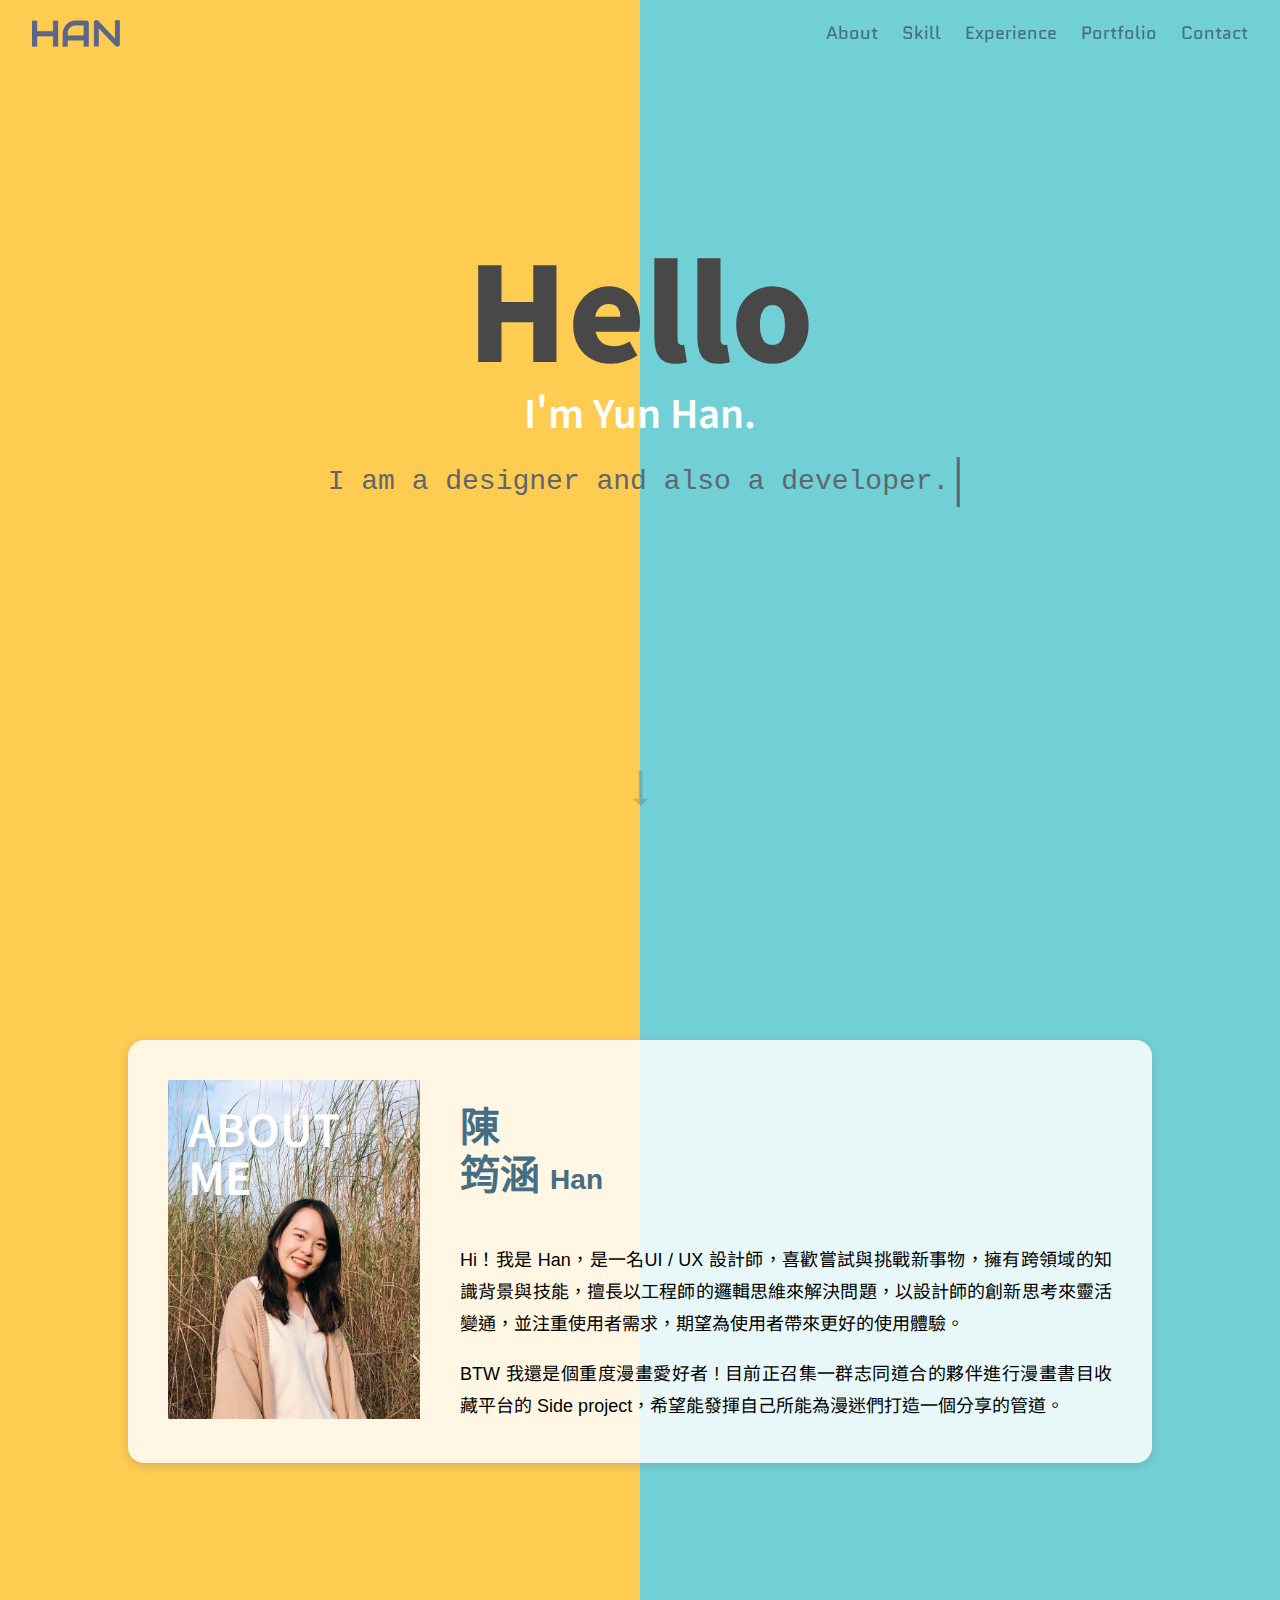
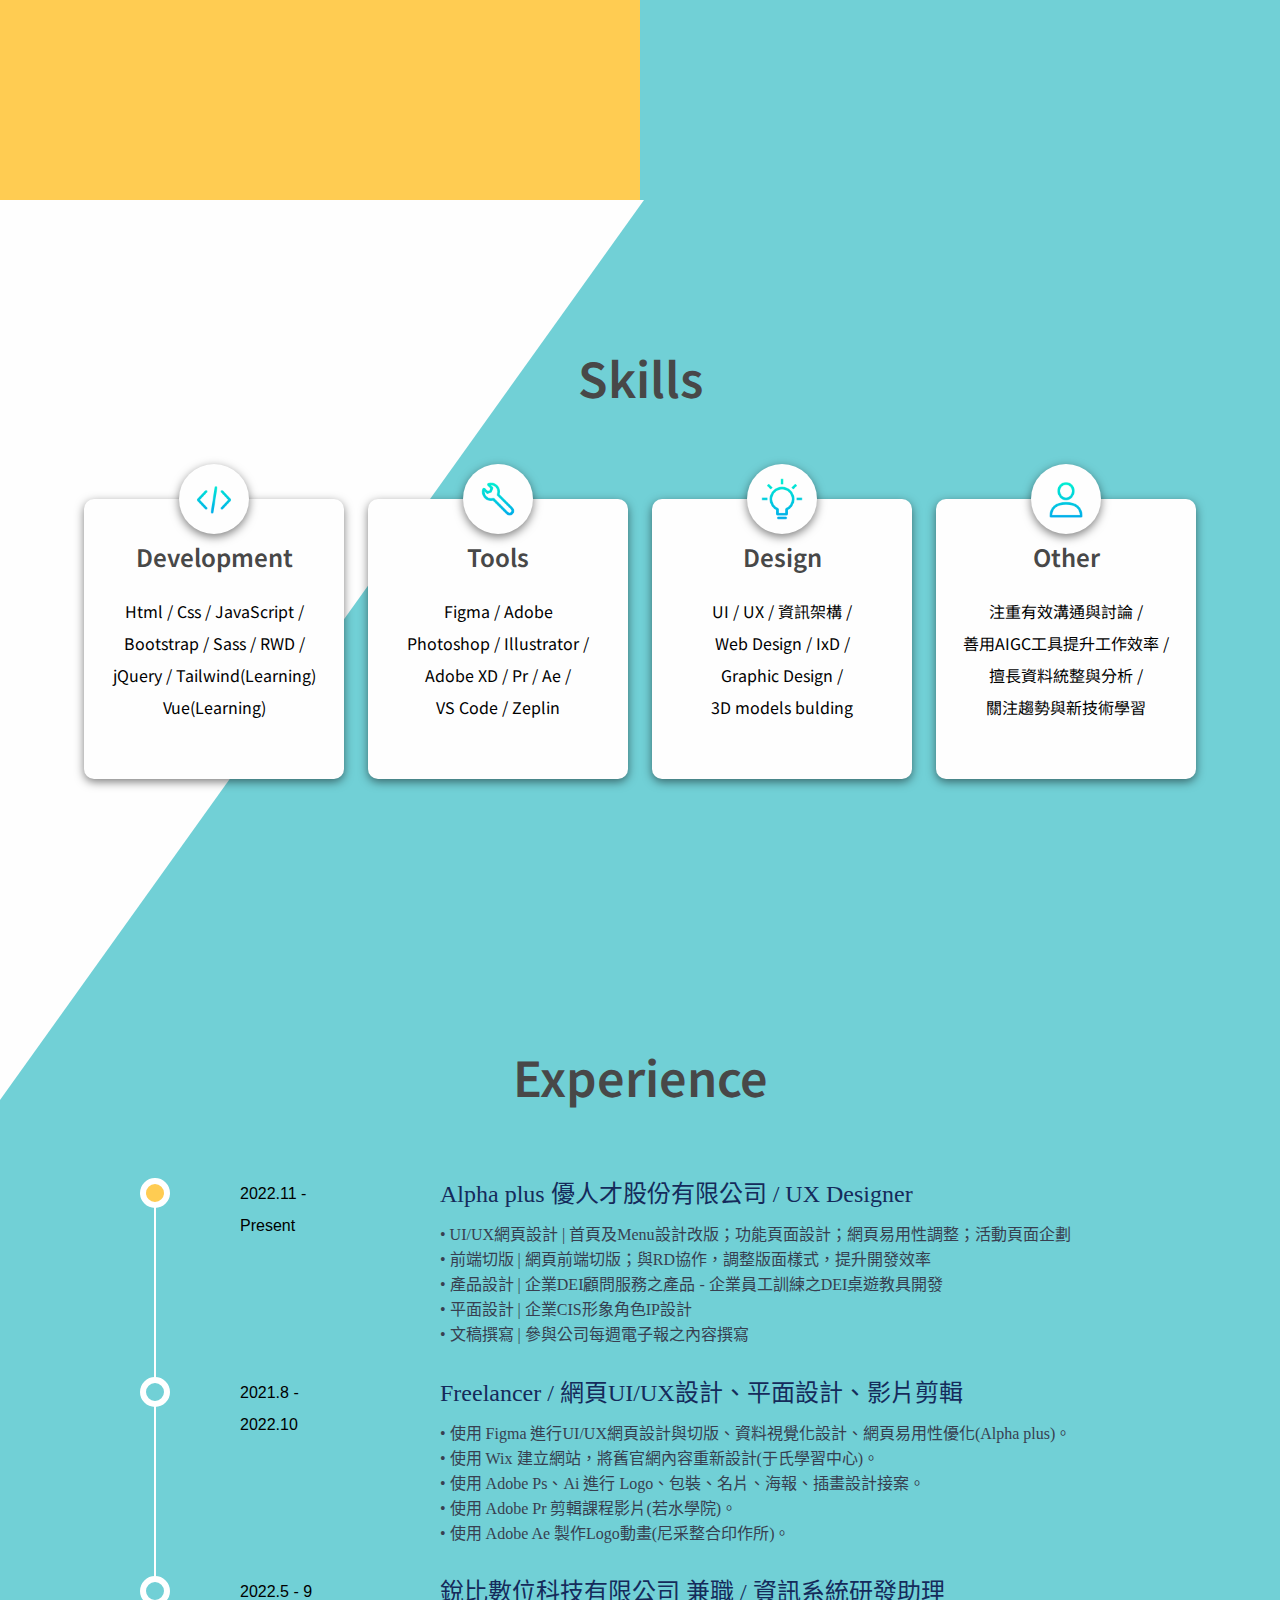
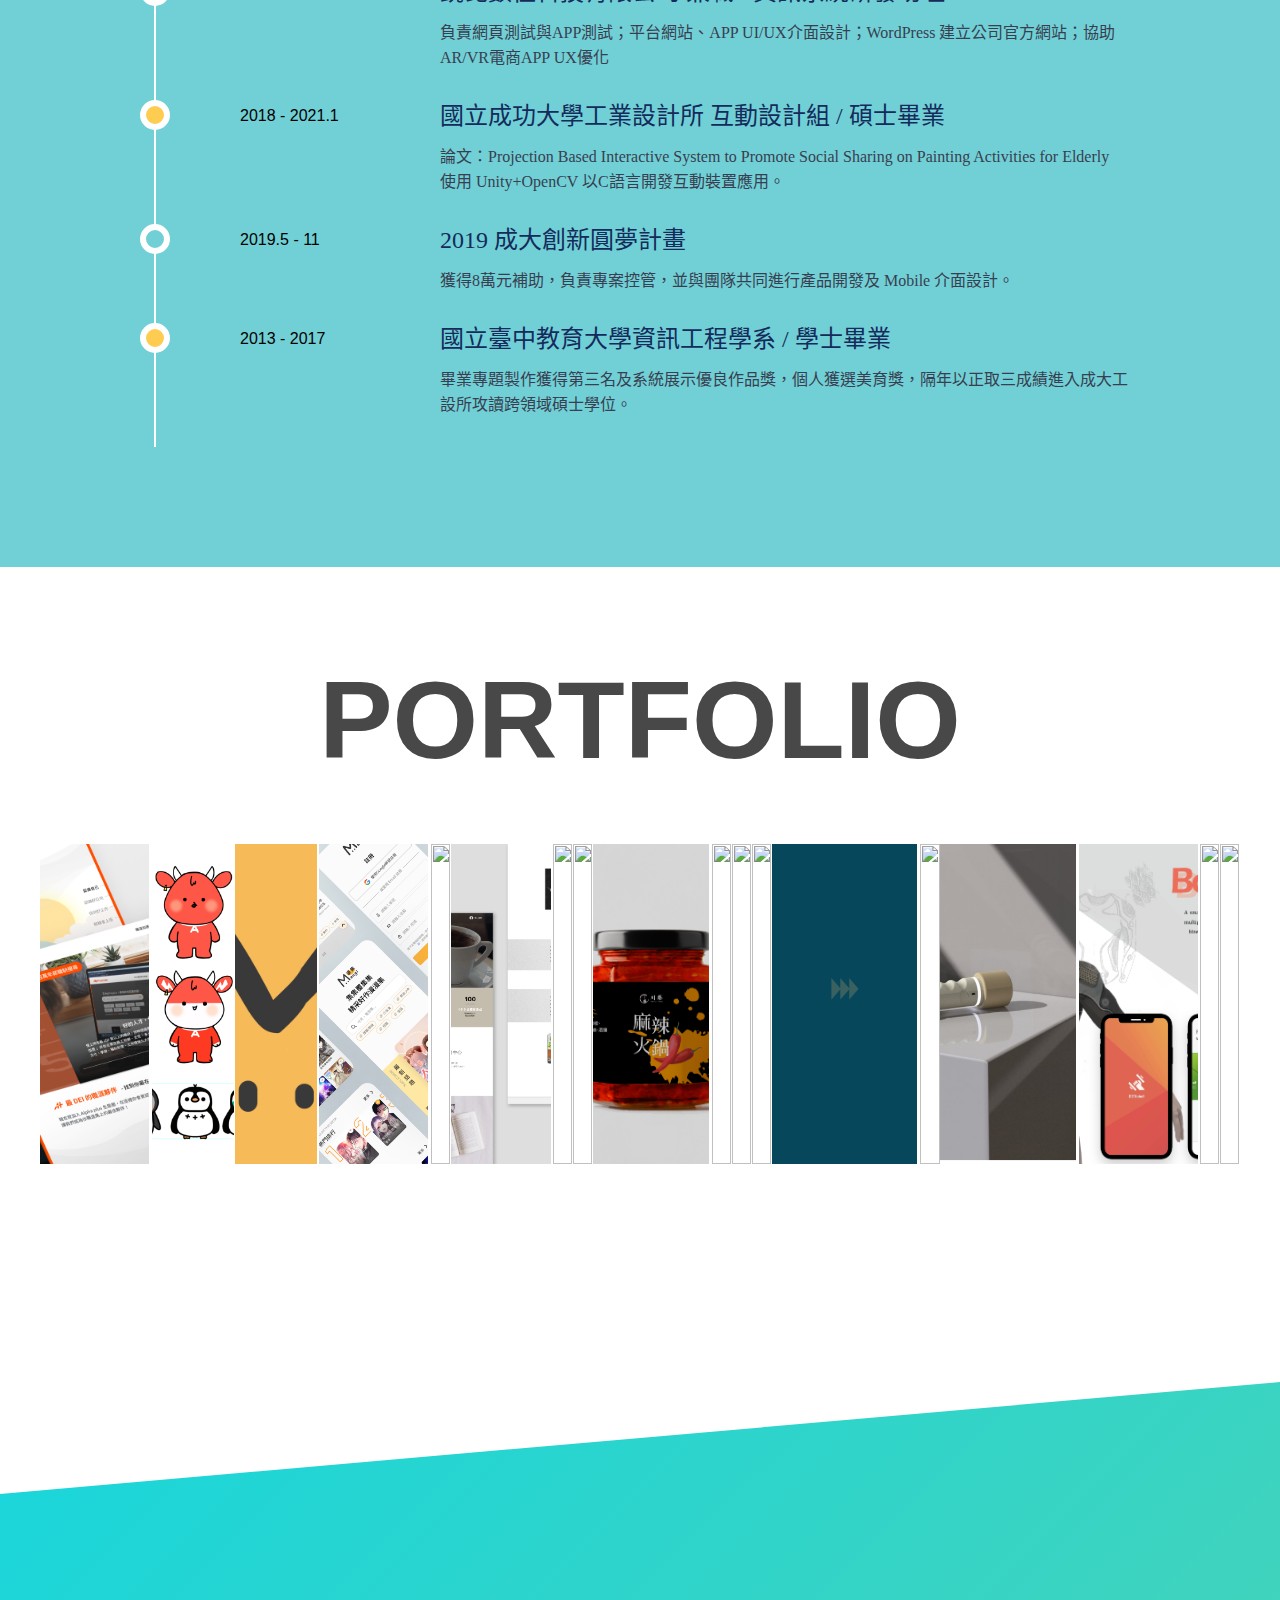
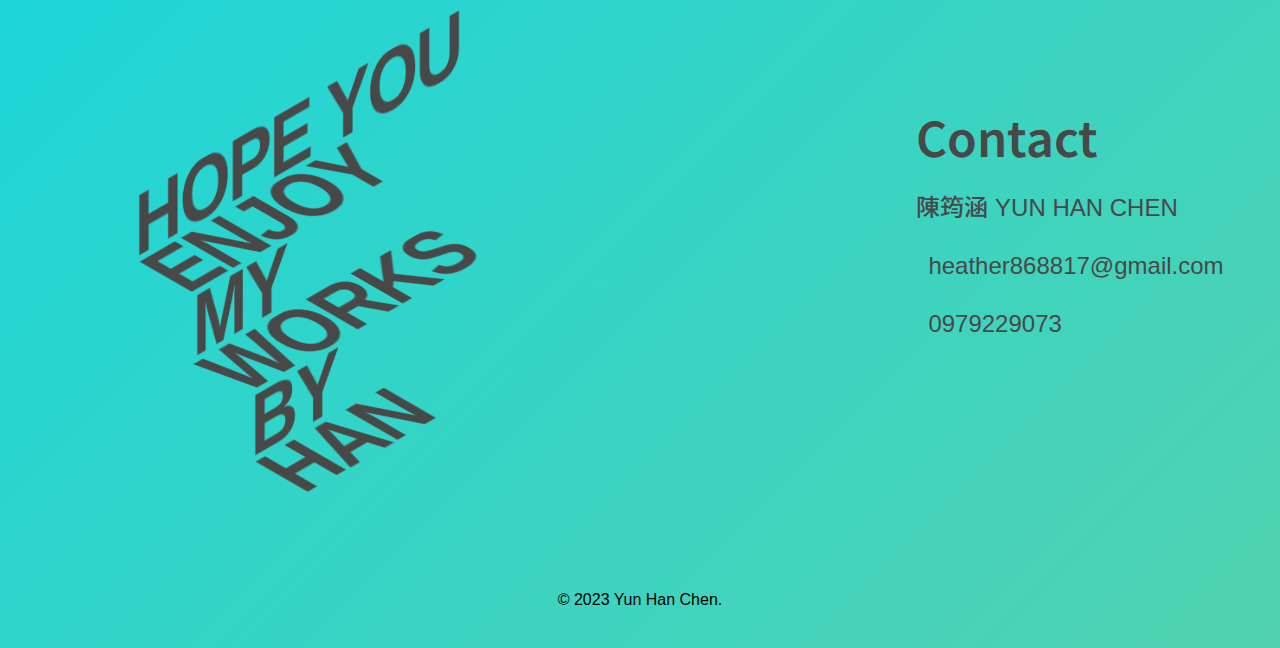
==== commit e17bc062: "fix" ====
--- a/index.html
+++ b/index.html
@@ -14,16 +14,20 @@
   <link rel="stylesheet" href="https://fonts.googleapis.com/css?family=Material+Icons">
   <!-- css -->
   <link rel="stylesheet" href="https://unicons.iconscout.com/release/v4.0.0/css/line.css">
-  <link
-    rel="stylesheet"
-    href="https://cdnjs.cloudflare.com/ajax/libs/animate.css/3.3.0/animate.css" >
-    <link
-  rel="stylesheet"
-  href="https://cdn.jsdelivr.net/npm/@fancyapps/ui@5.0/dist/fancybox/fancybox.css
-  "
-/>
-  <link rel="stylesheet" href="css/all.css">
-  
+  <link rel="stylesheet" href="https://cdnjs.cloudflare.com/ajax/libs/animate.css/3.3.0/animate.css">
+  <link rel="stylesheet" href="https://cdn.jsdelivr.net/npm/@fancyapps/ui@5.0/dist/fancybox/fancybox.css"/>
+  <link rel="stylesheet" href="https://cdnjs.cloudflare.com/ajax/libs/slick-carousel/1.9.0/slick.min.css">
+  <link rel="stylesheet" href="https://cdnjs.cloudflare.com/ajax/libs/slick-carousel/1.9.0/slick-theme.min.css">
+  <link rel="stylesheet" href="sass/all.css">
+ 
+  <style>
+    .fancybox__caption {
+      max-width: 66%;
+    }
+    .fancybox__nav {
+      top: -50vh !important;
+    }
+  </style>
 
 
 </head>
@@ -37,7 +41,7 @@
       <div class="navbar m-md-0 js-nav">
         <div class="nav__my-logo" alt="logo">
           <a href="index.html" class=" icon-btn">
-            <img class="logo_img" src="images/HAN_logo.svg">
+            <img class="logo_img" src="./images/HAN_logo.svg">
           </a>
         </div>
 
@@ -52,7 +56,7 @@
                 <li><a class="item" tabindex="0" role="button" href="#skill"> Skill </a></li>
                 <li><a class="item" tabindex="0" role="button" href="#exp"> Experience </a>
                 </li>
-                <li><a class="item" tabindex="0" role="button" href="#work"> Works </a>
+                <li><a class="item" tabindex="0" role="button" href="#work"> Portfolio </a>
                 </li>
                 <li><a class="item" tabindex="0" role="button" href="#contact"> Contact </a></li>
               </ul>
@@ -93,7 +97,7 @@
         <div class="show js-content about__group">
           <div class="about-photo">
             <h3 class="sub1 about-title md-sub-f">ABOUT <br>ME</h3>
-            <img class="my-photo" src="/images/han_picture.JPG" alt="han">
+            <img class="my-photo" src="./images/han_picture.JPG" alt="han">
           </div>
           
           <div class="about-content">   
@@ -210,7 +214,7 @@
                 <div class="exp-detail flex">
                   <h4 class="detail-sub">Alpha plus 優人才股份有限公司 / UX Designer</h4> 
                   <p> • UI/UX網頁設計 | 首頁及Menu設計改版；功能頁面設計；網頁易用性調整；活動頁面企劃 </p>
-                  <p> • 前端開發 | 網頁前端切版；與RD協作，調整版面樣式，提升開發效率 </p>
+                  <p> • 前端切版 | 網頁前端切版；與RD協作，調整版面樣式，提升開發效率 </p>
                   <p> • 產品設計 | 企業DEI顧問服務之產品 - 企業員工訓練之DEI桌遊教具開發</p>
                   <p> • 平面設計 | 企業CIS形象角色IP設計</p>
                   <p> • 文稿撰寫 | 參與公司每週電子報之內容撰寫</p>
@@ -292,109 +296,236 @@
       <!-- Start Work -->
       <div class="work mt-md-0" id="work">
         <div class="container">
-          <!-- <h2 class="sub-center mt-md-0 md-sub-f wow fadeIn">My works</h2> -->
           <div class="work-list">
             <div id="trigger-element"></div>
-            
-            <section>
-              <div class="content">
-                <div class="work-section">
-              <div class="work-container">
-                <div class="wrapper-text text-top">  PORTFOLIO
-                </div>
-              </div>
+            <h2 class="sub-center md-sub-f mt-md-0 wow fadeIn work-title">PORTFOLIO</h2>
+
+            <div class="gallery-slider" >
+                       
+                <a>
+                  <img class="works-img" src="./images/UIUX/alphaplus_HOME.png" />
+                </a>
+               
+                <a>
+                  <img class="works-img" src="./images/Graphic/B_A+IP.png" />
+                </a>
+                <a>
+                  <img class="works-img" src="./images/UIUX/B Mangi.GIF" />
+                </a>
+                <a>
+                  <img class="works-img" src="./images/UIUX/mangi_mockup.png" />
+                </a>
+                <a>
+                  <img class="works-img" src="./images/UIUX/THETA.png" />
+                </a>
+                <a>
+                  <img class="works-img" src="./images/UIUX/wix2_B.png" />
+                </a>
+                <a>
+                  <img class="works-img" src="./images/Graphic/B LOGO_02.png" />
+                </a>
+                <a>
+                  <img class="works-img" src="./images/Graphic/B LOGO_04.png" />
+                </a>
+                <a>
+                  <img class="works-img" src="./images/Graphic/Ｂ包裝設計.png" />
+                </a>
+                <a>
+                  <img class="works-img" src="./images/Graphic/B LOGO_01.png" />
+                </a>
+                <a>
+                  <img class="works-img" src="./images/Graphic/B POSTER.png" />
+                </a>
+                <a>
+                  <img class="works-img" src="./images/Graphic/B名片設計.png" />
+                </a>
+                <a>
+                  <img class="works-img" src="./images/other/尼采.gif" />
+                </a>
+                <a>
+                  <img class="works-img" src="./images/other/光細胞01.gif" />
+                </a>
+                <a>
+                  <img class="works-img" src="./images/other/donbell.png" />
+                </a>
+                <a>
+                  <img class="works-img" src="./images/UIUX/project_01.png" />
+                </a>
+                <a>
+                  <img class="works-img" src="./images/other/論文.gif" />
+                </a>
+                <a>
+                  <img class="works-img" src="./images/other/thesis-min.gif" />
+                </a>
             </div>
-              </div>
-            </section>
-            <section>
-              <div class="content">
-                <div class="work-section">
-                  
-                  <ul class="wrapper-text" id="image-track" data-mouse-down-at="0" data-prev-percentage="0">
-                    <img class="image" src="/images/R_UIUX.png"/>        
-                    <img class="image" src="/images/UIUX/wix2_B.png"/>
-                    <img class="image" src="/images/UIUX/THETA.png"/>
-                    <img class="image" src="/images/UIUX/B Mangi.GIF"/>
-                    <img class="image" src="/images/UIUX/mangi_mockup.png"/>
-                    <img class="image" src="/images/UIUX/alphaplus_HOME.png"/>
-                    <img class="image" src="/images/UIUX/alphaplus_2.png"/>
-                    <img class="image" src="/images/L_UIUX.png"/>
-                  </ul>
-                </div>
-              </div>
-            </section>
-            <section>
-              <div class="content">
-                <div class="work-section">
-                  <div class="wrapper-text" id="image-track" data-mouse-down-at="0" data-prev-percentage="0">
-                      <div id="image-track" data-mouse-down-at="0" data-prev-percentage="0">
-                      <img class="image" src="/images/GRAPHIC.png"
-                      draggable="false" />
-
-                      <img class="image" src="/images/Graphic/B LOGO_02.png"
-                      draggable="false" />
-                      <img class="image" src="/images/Graphic/B LOGO_04.png"
-                      draggable="false" /> 
-                      <img class="image" src="/images/Graphic/Ｂ包裝設計.png"
-                      draggable="false" />
-                      
-                      <img class="image" src="/images/Graphic/B名片設計.png"
-                      draggable="false" />
-                      <!-- <img class="image" src="/images/Graphic/B LOGO_01.png"
-                      draggable="false" /> -->
-                      <img class="image" src="/images/Graphic/B POSTER.png"
-                      draggable="false" />
-                      <img class="image" src="/images/Graphic/B_A+IP.png"
-                      draggable="false" />
-                      <img class="image" src="/images/Graphic/B_MPNSTER.png"
-                      draggable="false" />
-                      
-                      <!-- <img class="image" src="/images/other/NFT_02.gif"
-                        draggable="false" /> -->
-                    
-                      <img class="image" src="/images/GRAPHIC.png"
-                      draggable="false" />
-                  </div>
-                  </div>
-                </div>
-              </div>
-            </section>
-            <section>
-              <div class="content">
-                <div class="work-section">
-                  <div class="wrapper-text" id="image-track" data-mouse-down-at="0" data-prev-percentage="0">
-                       <div id="image-track" data-mouse-down-at="0" data-prev-percentage="0">
-                        <img class="image" src="/images/R_OTHER.png"
-                        draggable="false" />
-                        <img class="image" src="/images/other/portfolio.png"
-                        draggable="false" />
-                        <img class="image" src="/images/other/產品_02_b.png"
-                        draggable="false" />
-                        <img class="image" style="object-position: center center;" src="/images/other/_FIN.gif"
-                        draggable="false" />
-                        <img class="image" src="/images/other/donbell.png"
-                        draggable="false" />
-                        <img class="image" src="/images/other/NFT_02.gif"
-                        draggable="false" />
-                        <img class="image" style="object-position: center center;"  src="/images/other/光細胞01.gif"
-                        draggable="false" />
-                        <img class="image" src="/images/other/論文.gif"
-                        draggable="false" />
-                        <img class="image" src="/images/other/thesis-min.gif"
-                        draggable="false" />
-                        
-                        <img class="image" src="/images/L_OTHER.png"
-                        draggable="false" />
-                  </div>
-                  </div>
-                </div>
-              </div>
-            </section>
-            
+
+            <div class="lightbox-container hidden">
+              <a
+                data-fancybox="gallery"
+                data-src="./images/UIUX/alphaplus_HOME.png"
+                data-caption="✨ Alpha plus / UIUX Design / 2021.12 - 進行中 &lt;br /&gt; 從網站尚未上線時，就為公司進行網頁設計外包案，後期轉為 UX Designer 正職，期間獨自負責首頁及Menu改版、功能頁面設計、網頁易用性調整、活動頁面企劃、前端切版與修改、企業顧問服務之桌遊教具產品開發、企業CIS形象角色 IP 設計等項目。"
+                >
+                <img class="works-img" src="./images/UIUX/alphaplus_HOME.png" />
+              </a>
+              
+                <a
+                data-fancybox="gallery"
+                data-src="./images/UIUX/alphaplus_2.png"
+                data-caption="✨ Alpha plus / UIUX Design / 2021.12 - 進行中 &lt;br /&gt; 執行功能頁面設計、網頁易用性調整、前端切版與修改。">
+                <img class="works-img" src="./images/UIUX/alphaplus_2.png" />
+                </a>
+             
+              <a
+                data-fancybox="gallery"
+                data-src="./images/Graphic/B_A+IP.png"
+                data-caption="✨ Alpha plus / Graphic Design / 2021.12 - 進行中 &lt;br /&gt; 企業CIS形象角色設計稿，結合企業色與創始年份於牛年，因此以牛為原型，並設定為太空人背景，象徵職涯加速如同搭乘火箭加速。另有７個相關角色規劃中，並有各自代表特色，作為公司推行DEI核心概念中多元的意向。"
+                >
+                <img class="works-img" src="./images/Graphic/B_A+IP.png" />
+              </a>
+              
+                  <a
+                  data-fancybox="gallery"
+                  data-src="./images/UIUX/DEI_JUNGLE.png"
+                  data-caption="✨ Alpha plus / 產品設計 / 2021.12 - 進行中 &lt;br /&gt; 企業DEI顧問服務之桌遊教具開發，以遊戲形式幫助企業員工更加理解DEI多元平等的概念。">
+                  <img class="works-img" src="./images/UIUX/DEI_JUNGLE.png" />
+                  </a>
+              
+              <a
+                data-fancybox="gallery"
+                data-src="./images/UIUX/B Mangi.GIF"
+                data-caption="✨ Side Project - 漫集Mangi 漫畫資訊整合平台 / 2022.5 - 進行中 &lt;br /&gt; 因發覺到使用者的需求而發起此專案，並統籌專案的開發與負責介面設計、使用者研究調查，召集到前後端RD、設計成員一起合作進行平台開發，欲發展一個漫畫資訊整合平台，以解決使用者在使用網路漫畫平台上的痛點。"
+                >
+                <img class="works-img" src="./images/UIUX/B Mangi.GIF" />
+              </a>
+              <a
+                data-fancybox="gallery"
+                data-src="./images/UIUX/mangi_mockup.png"
+                data-caption="✨ Side Project - 漫集Mangi 漫畫資訊整合平台 / 2022.5 - 進行中 &lt;br /&gt; 目標是整合所有正版平台的漫畫資料，讓使用者能集中管理自己的漫畫清單列表，並能快速分享自己的漫畫收藏書單給朋友，同時也可以查找熱門漫畫排行，並前往正版管道閱讀。"
+                >
+                <img class="works-img" src="./images/UIUX/mangi_mockup.png" />
+              </a>
+             
+                <a
+                data-fancybox="gallery"
+                data-src="./images/UIUX/Mangi_flow.png"
+                data-caption="✨ Side Project - 漫集Mangi 漫畫資訊整合平台 / 2022.5 - 進行中 &lt;br /&gt; 開發流程"
+                >
+                <img class="works-img" src="./images/UIUX/Mangi_flow.png" />
+                </a>
+           
+              <a
+                data-fancybox="gallery"
+                data-src="./images/UIUX/THETA.png"
+                data-caption="✨ 銳比數位科技有限公司 / 資訊系統研發助理 & UIUX Design / 2022.5 - 2022.8 &lt;br /&gt; 負責網頁測試與APP測試、團購平台網站UI/UX設計、協助修改WordPress前端內容、AR/VR電商APP的UX優化、新版APP介面設計、THETA XR官方網站規劃設計與製作(WordPress)。 "
+                >
+                <img class="works-img" src="./images/UIUX/THETA.png" />
+              </a>
+             
+                <a
+                data-fancybox="gallery"
+                data-src="./images/UIUX/XR_APP.png"
+                data-caption="✨ 銳比數位科技有限公司 / 資訊系統研發助理 ＆ UIUX Design / 2022.5 - 2022.8 &lt;br /&gt; 執行APP AR/VR 功能測試、UX優化、新版APP介面設計。"
+                >
+                <img class="works-img" src="./images/UIUX/XR_APP.png" />
+                </a>
+           
+              <a
+                data-fancybox="gallery"
+                data-src="./images/UIUX/wix2_B.png"
+                data-caption="✨ 于氏學習中心 / 網頁設計及Ｗix架站 / 2022.3 &lt;br /&gt; 協助于氏學習中心將舊官網資料搬運至新網站進行重新排版設計(Wix)，並新增購物車功能，使會員能登入並選購課程。"
+                >
+                <img class="works-img" src="./images/UIUX/wix2_B.png" />
+              </a>
+              <a
+                data-fancybox="gallery"
+                data-src="./images/Graphic/B LOGO_02.png"
+                data-caption="✨ LOGO設計 / 2022 &lt;br /&gt; 為二手精品賣家設計品牌LOGO及社群貼文主視覺。"
+                >
+                <img class="works-img" src="./images/Graphic/B LOGO_02.png" />
+              </a>
+              <a
+                data-fancybox="gallery"
+                data-src="./images/Graphic/B LOGO_04.png"
+                data-caption="✨ LOGO設計 / 2022 &lt;br /&gt; 為食品商家設計LOGO及產品包裝。"
+                >
+                <img class="works-img" src="./images/Graphic/B LOGO_04.png" />
+              </a>
+              <a
+                data-fancybox="gallery"
+                data-src="./images/Graphic/Ｂ包裝設計.png"
+                data-caption="✨ 包裝設計 / 2022 &lt;br /&gt; 為食品商家設計LOGO及產品包裝。"
+                >
+                <img class="works-img" src="./images/Graphic/Ｂ包裝設計.png" />
+              </a>
+              <a
+                data-fancybox="gallery"
+                data-src="./images/Graphic/B LOGO_01.png"
+                data-caption="✨ LOGO設計 / 2021 &lt;br /&gt; 為學校教育單位設計專案LOGO。"
+                >
+                <img class="works-img" src="./images/Graphic/B LOGO_01.png" />
+              </a>
+              <a
+                data-fancybox="gallery"
+                data-src="./images/Graphic/B POSTER.png"
+                data-caption="✨ 海報設計 / 2020 &lt;br /&gt; 為學校單位設計專案計畫海報文宣。"
+                >
+                <img class="works-img" src="./images/Graphic/B POSTER.png" />
+              </a>
+              <a
+                data-fancybox="gallery"
+                data-src="./images/Graphic/B名片設計.png"
+                data-caption="✨ 名片設計 / 2021 &lt;br /&gt; 為賣場商家設計名片。"
+                >
+                <img class="works-img" src="./images/Graphic/B名片設計.png" />
+              </a>
+              <a
+                data-fancybox="gallery"
+                data-src="./images/other/尼采.gif"
+                data-caption="✨ 動態LOGO設計 / 2022 &lt;br /&gt; 為印刷商家製作動態LOGO。"
+                >
+                <img class="works-img" src="./images/other/尼采.gif" />
+              </a>
+              <a
+                data-fancybox="gallery"
+                data-src="./images/other/光細胞01.gif"
+                data-caption="✨ 互動裝置專案 / 參與第三代光細胞裝置設計、APP流程規劃、icon設計、裝置測試 / 2019 &lt;br /&gt; 
+                此專案為工研院合作之計畫，第三代裝置的目標族群為高齡者，並將場域設定在醫院或照護中心，依循專家訪談的建議，利用OLED柔和平面光的特性，以光照治療方式結合心智訓練的互動遊戲作為發展方向，最終發展出基於高齡者心智訓練及互動藝術的OLED裝置的展示應用，以此幫助高齡者能以遊戲互動進行記憶力遊戲訓練，同時做手部拾取的精細動作練習，並實際於成大醫院於成大醫院、日照中心場域做使用者測試。（成員：陳筠涵、朱炳丞、吳庭惠  指導教授：陳建旭老師）"
+                >
+                <img class="works-img" src="./images/other/光細胞01.gif" />
+              </a>
+              <a
+                data-fancybox="gallery"
+                data-src="./images/other/DONBBELL.png"
+                data-caption="✨ 跨域合作專案 / 2019 &lt;br /&gt; 與電機系同學合作發展產品應用，負責專案管理、產品設計、原型製作與測試，提案入選2019成大創新圓夢計畫。(成員：陳筠涵、張駿揚、Elizabeth、盛祖丞、鍾其融、童贏毅
+                指導教授：陳建旭老師、林志隆老師)"
+                >
+                <img class="works-img" src="./images/other/donbell.png" />
+              </a>
+              <a
+              data-fancybox="gallery"
+              data-src="./images/other/bodyguard.png"
+              data-caption="✨ 產品設計 / 成大創新圓夢計畫 / 2019 - 2020 &lt;br /&gt; DONbbell技術應用延伸，專案獲得八萬塊產品開發補助，並負責專案控管，並參與產品開發、製作及APP介面設計。(成員：陳筠涵、張駿揚、Elizabeth、童贏毅、黃奕穎
+              指導教授：陳建旭老師)"
+              >
+              <img class="works-img" src="./images/UIUX/project_01.png" />
+              </a>
+              <a
+                data-fancybox="gallery"
+                data-src="./images/other/論文.gif"
+                data-caption="✨ 碩士論文製作 / 應用互動投影於高齡者繪畫活動以促進社交分享之系統開發 / 2020 &lt;br /&gt; 研究的目的是為高齡者提供一個互動繪畫展示形式，透過繪畫的展示，結合互動科技的輔助，以增加與人交流、互動的機會，藉以達到促進高齡者社交分享的效果，也賦予高齡者的創作延伸的價值。(指導教授：陳建旭老師)"
+                >
+                <img class="works-img" src="./images/other/論文.gif" />
+              </a>
+              <a
+                data-fancybox="gallery"
+                data-src="./images/other/thesis-min.gif"
+                data-caption="✨ 碩士論文製作 / 應用互動投影於高齡者繪畫活動以促進社交分享之系統開發 / 2020 &lt;br /&gt; 此研究透過文獻收集、場域觀察與專家訪談作為設計依據及原則，開發一套結合互動拼圖的繪畫展式系統，系統的特色含三個要素，分別是繪畫展示、拼圖遊戲、互動投影，使高齡者可以透過休閒活動的參與及社交分享的建立，以維持其身體功能及心理健康。"
+                >
+                <img class="works-img" src="./images/other/thesis-min.gif" />
+              </a>
+            </div>
+
           </div>
-          <!-- <input type="button" class="work-btn" value="Other works" onclick="window.open('https://photos.app.goo.gl/HGdc396jvGPwYuay6')" target="blank"></input> -->
-          
-          
         </div>
       </div>
       <!-- END Work -->
@@ -403,11 +534,47 @@
       <div class="lean-bg"></div>
       <div class="contact pt-md-5" id="contact">
         <div class="contact-bg"></div>
-        <div class="container ">
-          <h2 class="sub-center md-sub-f wow fadeIn">Contact</h2>
-          <div class="info mt-md-0">
+        <div class="container flex">
+          
+          <div class="contact-words flex">
+            <ul class="">
+              <li class="contact-line">
+                <div class="layer">&nbsp;</div>
+                <div class="layer">Please</div>
+              </li>
+              <li class="contact-line">
+                <div class="layer">HOPE YOU</div>
+                <div class="layer">feel free</div>
+              </li>
+              <li class="contact-line">
+                <div class="layer">ENJOY</div>
+                <div class="layer"> TO</div>
+              </li>
+              <li class="contact-line">
+                <div class="layer">MY</div>
+                <div class="layer">contact</div>
+              </li>
+              <li class="contact-line">
+                <div class="layer">WORKS</div>
+                <div class="layer">  me</div>
+              </li>
+              <li class="contact-line">
+                <div class="layer">BY</div>
+                <div class="layer">:) </div>
+              </li>
+              <li class="contact-line">
+                <div class="layer">HAN</div>
+                <div class="layer">&nbsp;</div>
+              </li>
+            </ul>
+          </div>
+          <div class="info mt-md-0 flex">
+            <h2 class="sub-center md-sub-f wow fadeIn contact-title">Contact</h2>
+            <div class="info__mail">
+              <a>陳筠涵 YUN HAN CHEN</a>
+              </div>
 						<div class="info__mail">
-							<a href="mailTo:susan2017966@gmail.com">
+            <a href="mailTo:susan2017966@gmail.com">
                 <i class="uil uil-envelope d-md-n"></i>&ensp;heather868817@gmail.com</a>
 						</div>
 						<div class="info__phone">
@@ -421,6 +588,8 @@
 							</a>
 						</div> -->
 					</div>
+
+          
         </div>
       </div>
 
@@ -437,6 +606,7 @@
 
   
   <!-- JS -->
+
   <script src="js/jQuery v3.6.0.js"></script>
   <script src="js/Script.js"></script>
   <script src="js/work-section.js"></script>
@@ -446,9 +616,12 @@
   <script src="https://s3-us-west-2.amazonaws.com/s.cdpn.io/16327/gsap-latest-beta.min.js"></script>
   <script src="https://s3-us-west-2.amazonaws.com/s.cdpn.io/16327/ScrollTrigger.min.js"></script>
   <script src="https:cdnjs.cloudflare.com/ajax/libs/modernizr/2.8.3/modernizr.min.js"></script>
-
-
-              
+  <script src="https://code.jquery.com/jquery-3.6.0.min.js"></script>
+  <script src="https://cdnjs.cloudflare.com/ajax/libs/slick-carousel/1.9.0/slick.min.js"></script>  
+  <script src="https://cdn.jsdelivr.net/npm/@fancyapps/ui@5.0/dist/fancybox/fancybox.umd.js"></script>
+  <script src="js/fancybox.js"></script>
+
+
 
 </body>
 
--- a/sass/all.css
+++ b/sass/all.css
@@ -0,0 +1,5683 @@
+@charset "UTF-8";
+/*
+  01 variable
+ */
+/*
+  02 Reset
+ */
+/*! normalize.css v8.0.1 | MIT License | github.com/necolas/normalize.css */
+/* Document
+   ========================================================================== */
+/**
+ * 1. Correct the line height in all browsers.
+ * 2. Prevent adjustments of font size after orientation changes in iOS.
+ */
+@import url("https://fonts.googleapis.com/css2?family=Noto+Sans+TC:wght@400;900&family=Quantico&display=swap");
+html {
+  line-height: 1.15; /* 1 */
+  -webkit-text-size-adjust: 100%; /* 2 */
+}
+
+/* Sections
+     ========================================================================== */
+/**
+   * Remove the margin in all browsers.
+   */
+body {
+  margin: 0;
+}
+
+/**
+   * Render the `main` element consistently in IE.
+   */
+main {
+  display: block;
+}
+
+/**
+   * Correct the font size and margin on `h1` elements within `section` and
+   * `article` contexts in Chrome, Firefox, and Safari.
+   */
+h1 {
+  font-size: 2em;
+  margin: 0.67em 0;
+}
+
+/* Grouping content
+     ========================================================================== */
+/**
+   * 1. Add the correct box sizing in Firefox.
+   * 2. Show the overflow in Edge and IE.
+   */
+hr {
+  box-sizing: content-box; /* 1 */
+  height: 0; /* 1 */
+  overflow: visible; /* 2 */
+}
+
+/**
+   * 1. Correct the inheritance and scaling of font size in all browsers.
+   * 2. Correct the odd `em` font sizing in all browsers.
+   */
+pre {
+  font-family: monospace, monospace; /* 1 */
+  font-size: 1em; /* 2 */
+}
+
+/* Text-level semantics
+     ========================================================================== */
+/**
+   * Remove the gray background on active links in IE 10.
+   */
+a {
+  background-color: transparent;
+}
+
+/**
+   * 1. Remove the bottom border in Chrome 57-
+   * 2. Add the correct text decoration in Chrome, Edge, IE, Opera, and Safari.
+   */
+abbr[title] {
+  border-bottom: none; /* 1 */
+  text-decoration: underline; /* 2 */
+  -webkit-text-decoration: underline dotted;
+          text-decoration: underline dotted; /* 2 */
+}
+
+/**
+   * Add the correct font weight in Chrome, Edge, and Safari.
+   */
+b,
+strong {
+  font-weight: bolder;
+}
+
+/**
+   * 1. Correct the inheritance and scaling of font size in all browsers.
+   * 2. Correct the odd `em` font sizing in all browsers.
+   */
+code,
+kbd,
+samp {
+  font-family: monospace, monospace; /* 1 */
+  font-size: 1em; /* 2 */
+}
+
+/**
+   * Add the correct font size in all browsers.
+   */
+small {
+  font-size: 80%;
+}
+
+/**
+   * Prevent `sub` and `sup` elements from affecting the line height in
+   * all browsers.
+   */
+sub,
+sup {
+  font-size: 75%;
+  line-height: 0;
+  position: relative;
+  vertical-align: baseline;
+}
+
+sub {
+  bottom: -0.25em;
+}
+
+sup {
+  top: -0.5em;
+}
+
+/* Embedded content
+     ========================================================================== */
+/**
+   * Remove the border on images inside links in IE 10.
+   */
+img {
+  border-style: none;
+}
+
+/* Forms
+     ========================================================================== */
+/**
+   * 1. Change the font styles in all browsers.
+   * 2. Remove the margin in Firefox and Safari.
+   */
+button,
+input,
+optgroup,
+select,
+textarea {
+  font-family: inherit; /* 1 */
+  font-size: 100%; /* 1 */
+  line-height: 1.15; /* 1 */
+  margin: 0; /* 2 */
+}
+
+/**
+   * Show the overflow in IE.
+   * 1. Show the overflow in Edge.
+   */
+button,
+input {
+  /* 1 */
+  overflow: visible;
+}
+
+/**
+   * Remove the inheritance of text transform in Edge, Firefox, and IE.
+   * 1. Remove the inheritance of text transform in Firefox.
+   */
+button,
+select {
+  /* 1 */
+  text-transform: none;
+}
+
+/**
+   * Correct the inability to style clickable types in iOS and Safari.
+   */
+button,
+[type=button],
+[type=reset],
+[type=submit] {
+  -webkit-appearance: button;
+}
+
+/**
+   * Remove the inner border and padding in Firefox.
+   */
+button::-moz-focus-inner,
+[type=button]::-moz-focus-inner,
+[type=reset]::-moz-focus-inner,
+[type=submit]::-moz-focus-inner {
+  border-style: none;
+  padding: 0;
+}
+
+/**
+   * Restore the focus styles unset by the previous rule.
+   */
+button:-moz-focusring,
+[type=button]:-moz-focusring,
+[type=reset]:-moz-focusring,
+[type=submit]:-moz-focusring {
+  outline: 1px dotted ButtonText;
+}
+
+/**
+   * Correct the padding in Firefox.
+   */
+fieldset {
+  padding: 0.35em 0.75em 0.625em;
+}
+
+/**
+   * 1. Correct the text wrapping in Edge and IE.
+   * 2. Correct the color inheritance from `fieldset` elements in IE.
+   * 3. Remove the padding so developers are not caught out when they zero out
+   *    `fieldset` elements in all browsers.
+   */
+legend {
+  box-sizing: border-box; /* 1 */
+  color: inherit; /* 2 */
+  display: table; /* 1 */
+  max-width: 100%; /* 1 */
+  padding: 0; /* 3 */
+  white-space: normal; /* 1 */
+}
+
+/**
+   * Add the correct vertical alignment in Chrome, Firefox, and Opera.
+   */
+progress {
+  vertical-align: baseline;
+}
+
+/**
+   * Remove the default vertical scrollbar in IE 10+.
+   */
+textarea {
+  overflow: auto;
+}
+
+/**
+   * 1. Add the correct box sizing in IE 10.
+   * 2. Remove the padding in IE 10.
+   */
+[type=checkbox],
+[type=radio] {
+  box-sizing: border-box; /* 1 */
+  padding: 0; /* 2 */
+}
+
+/**
+   * Correct the cursor style of increment and decrement buttons in Chrome.
+   */
+[type=number]::-webkit-inner-spin-button,
+[type=number]::-webkit-outer-spin-button {
+  height: auto;
+}
+
+/**
+   * 1. Correct the odd appearance in Chrome and Safari.
+   * 2. Correct the outline style in Safari.
+   */
+[type=search] {
+  -webkit-appearance: textfield; /* 1 */
+  outline-offset: -2px; /* 2 */
+}
+
+/**
+   * Remove the inner padding in Chrome and Safari on macOS.
+   */
+[type=search]::-webkit-search-decoration {
+  -webkit-appearance: none;
+}
+
+/**
+   * 1. Correct the inability to style clickable types in iOS and Safari.
+   * 2. Change font properties to `inherit` in Safari.
+   */
+::-webkit-file-upload-button {
+  -webkit-appearance: button; /* 1 */
+  font: inherit; /* 2 */
+}
+
+/* Interactive
+     ========================================================================== */
+/*
+   * Add the correct display in Edge, IE 10+, and Firefox.
+   */
+details {
+  display: block;
+}
+
+/*
+   * Add the correct display in all browsers.
+   */
+summary {
+  display: list-item;
+}
+
+/* Misc
+     ========================================================================== */
+/**
+   * Add the correct display in IE 10+.
+   */
+template {
+  display: none;
+}
+
+/**
+   * Add the correct display in IE 10.
+   */
+[hidden] {
+  display: none;
+}
+
+/*
+  03 base
+*/
+/*-------------------------*/
+/*-------------------------*/
+/*-------------------------*/
+*,
+*::after,
+*::before {
+  position: relative;
+  box-sizing: border-box;
+}
+
+html {
+  height: 100%;
+  scroll-behavior: smooth;
+}
+
+body {
+  margin: 0;
+  width: 100%;
+  overflow-x: hidden;
+}
+
+/* width */
+::-webkit-scrollbar-track-piece {
+  overflow: hidden !important;
+  background: #cbcbcb;
+}
+
+::-webkit-scrollbar {
+  position: fixed;
+  width: 8px;
+  overflow: auto;
+}
+
+/* Handle */
+::-webkit-scrollbar-thumb {
+  background: hsla(0, 0%, 28%, 0.4);
+  border-radius: 10px;
+  outline-offset: -2px;
+}
+
+/* Handle on hover */
+::-webkit-scrollbar-thumb:hover {
+  background: hsla(0, 0%, 28%, 0.3);
+}
+
+img {
+  max-width: 100%;
+  height: auto;
+}
+
+/*-------------------------*/
+/** $Typography
+/*-------------------------*/
+/* Global */
+body,
+html {
+  font-family: "Helvetica", "roboto", "Noto Sans TC", arial, sans-serif;
+}
+
+/* heading */
+/* prettier-ignore */
+h1, h2, h3, h4, h5, h6 {
+  margin: 0;
+  color: #484848;
+  font-family: "Noto Sans TC", "Helvetica", "roboto", arial, sans-serif;
+}
+
+h1 {
+  font-size: 130px;
+  font-weight: 900;
+  margin-top: 24px;
+  margin-bottom: 24px;
+}
+
+h2 {
+  font-size: 48px;
+  font-weight: 600;
+  margin-top: 24px;
+  margin-bottom: 24px;
+}
+
+h3 {
+  font-size: 40px;
+  font-weight: 600;
+  line-height: 48px;
+  margin-top: 24px;
+  margin-bottom: 24px;
+}
+
+h4 {
+  font-size: 24px;
+  font-weight: 600;
+  line-height: 32px;
+  margin-top: 24px;
+  margin-bottom: 24px;
+}
+
+h5 {
+  font-size: 20px;
+  font-weight: 600;
+  line-height: 1;
+  margin-top: 24px;
+  margin-bottom: 16px;
+}
+
+h6 {
+  font-size: 16px;
+  font-weight: 800;
+}
+
+p {
+  font-size: 16px;
+  font-weight: 400;
+  font-family: "Helvetica", "roboto", "Noto Sans TC", arial, sans-serif;
+  line-height: 32px;
+  letter-spacing: 0;
+  margin-bottom: 16px;
+}
+
+.subtitle {
+  font-size: 48px;
+  font-weight: 900;
+  font-family: "Raleway", "Helvetica", "roboto", "Noto Sans TC", arial, sans-serif;
+  margin-top: 24px;
+  margin-bottom: 24px;
+}
+
+a {
+  color: #484848;
+  text-decoration: none;
+}
+a:active,
+a hover,
+a focus {
+  text-decoration: none;
+}
+
+ul {
+  list-style: none;
+  margin: 0;
+  padding: 0;
+}
+
+/*-------------------------*/
+/*-------------------------*/
+/* background color */
+.bg-color-yellow {
+  background-color: #f3d570;
+}
+
+.bg-color-pink {
+  background-color: #ff957f;
+}
+
+.bg-color-lightblue {
+  background-color: #c3d4de;
+}
+
+.bg-color-darkblue {
+  background-color: #456e84;
+}
+
+.bg-color-black {
+  background-color: #484848;
+}
+
+.bg-color-grey {
+  background-color: #cbcbcb;
+}
+
+.bg-color-white {
+  background-color: #fefefe;
+}
+
+.left-0 {
+  left: 0;
+}
+
+.top-0 {
+  top: 0;
+}
+
+.text-right {
+  text-align: right;
+}
+
+.text-left {
+  text-align: left;
+}
+
+@media (max-width: 1025px) {
+  .text-left-lg {
+    text-align: left;
+  }
+}
+@media (max-width: 767px) {
+  .md-sub-f {
+    font-size: 35px;
+  }
+  .mt-md-0 {
+    margin-top: 0;
+  }
+  .pt-md-0 {
+    padding-top: 0;
+  }
+  .pb-md-4 {
+    padding-bottom: 40px;
+  }
+  .pl-md-2 {
+    padding-left: 2rem;
+  }
+}
+/*
+  04 bootstrap layout
+ */
+/*-------------------------*/
+/** $Catalog
+---------------------------*/
+/*
+  Catalog
+  Grid
+**/
+/*-------------------------*/
+/** $Grid
+---------------------------*/
+/*!
+ * Bootstrap Grid v5.0.1 (https://getbootstrap.com/)
+ * Copyright 2011-2021 The Bootstrap Authors
+ * Copyright 2011-2021 Twitter, Inc.
+ * Licensed under MIT (https://github.com/twbs/bootstrap/blob/main/LICENSE)
+ */
+.container {
+  margin-right: auto;
+  margin-left: auto;
+  max-width: 1200px;
+}
+
+.container-fluid {
+  margin-right: auto;
+  margin-left: auto;
+  padding-left: 16px;
+  padding-right: 16px;
+}
+
+.row {
+  --bs-gutter-x: 1.5rem;
+  --bs-gutter-y: 0;
+  display: flex;
+  flex-wrap: wrap;
+  margin-top: calc(var(--bs-gutter-y) * -1);
+}
+
+.row > * {
+  box-sizing: border-box;
+  flex-shrink: 0;
+  width: 100%;
+  max-width: 100%;
+  padding-right: calc(var(--bs-gutter-x) / 2);
+  padding-left: calc(var(--bs-gutter-x) / 2);
+  margin-top: var(--bs-gutter-y);
+}
+
+.col {
+  flex: 1 0 0%;
+}
+
+.flex {
+  display: flex;
+}
+
+.row-cols-auto > * {
+  flex: 0 0 auto;
+  width: auto;
+}
+
+.row-cols-1 > * {
+  flex: 0 0 auto;
+  width: 100%;
+}
+
+.row-cols-2 > * {
+  flex: 0 0 auto;
+  width: 50%;
+}
+
+.row-cols-3 > * {
+  flex: 0 0 auto;
+  width: 33.3333333333%;
+}
+
+.row-cols-4 > * {
+  flex: 0 0 auto;
+  width: 25%;
+}
+
+.row-cols-5 > * {
+  flex: 0 0 auto;
+  width: 20%;
+}
+
+.row-cols-6 > * {
+  flex: 0 0 auto;
+  width: 16.6666666667%;
+}
+
+.col-auto {
+  flex: 0 0 auto;
+  width: auto;
+}
+
+.col-1 {
+  flex: 0 0 auto;
+  width: 8.3333333333%;
+}
+
+.col-2 {
+  flex: 0 0 auto;
+  width: 16.6666666667%;
+}
+
+.col-3 {
+  flex: 0 0 auto;
+  width: 25%;
+}
+
+.col-4 {
+  flex: 0 0 auto;
+  width: 33.3333333333%;
+}
+
+.col-5 {
+  flex: 0 0 auto;
+  width: 41.6666666667%;
+}
+
+.col-6 {
+  flex: 0 0 auto;
+  width: 50%;
+}
+
+.col-7 {
+  flex: 0 0 auto;
+  width: 58.3333333333%;
+}
+
+.col-8 {
+  flex: 0 0 auto;
+  width: 66.6666666667%;
+}
+
+.col-9 {
+  flex: 0 0 auto;
+  width: 75%;
+}
+
+.col-10 {
+  flex: 0 0 auto;
+  width: 83.3333333333%;
+}
+
+.col-11 {
+  flex: 0 0 auto;
+  width: 91.6666666667%;
+}
+
+.col-12 {
+  flex: 0 0 auto;
+  width: 100%;
+}
+
+.offset-1 {
+  margin-left: 8.3333333333%;
+}
+
+.offset-2 {
+  margin-left: 16.6666666667%;
+}
+
+.offset-3 {
+  margin-left: 25%;
+}
+
+.offset-4 {
+  margin-left: 33.3333333333%;
+}
+
+.offset-5 {
+  margin-left: 41.6666666667%;
+}
+
+.offset-6 {
+  margin-left: 50%;
+}
+
+.offset-7 {
+  margin-left: 58.3333333333%;
+}
+
+.offset-8 {
+  margin-left: 66.6666666667%;
+}
+
+.offset-9 {
+  margin-left: 75%;
+}
+
+.offset-10 {
+  margin-left: 83.3333333333%;
+}
+
+.offset-11 {
+  margin-left: 91.6666666667%;
+}
+
+@media (min-width: 576px) {
+  .col-sm {
+    flex: 1 0 0%;
+  }
+  .row-cols-sm-auto > * {
+    flex: 0 0 auto;
+    width: auto;
+  }
+  .row-cols-sm-1 > * {
+    flex: 0 0 auto;
+    width: 100%;
+  }
+  .row-cols-sm-2 > * {
+    flex: 0 0 auto;
+    width: 50%;
+  }
+  .row-cols-sm-3 > * {
+    flex: 0 0 auto;
+    width: 33.3333333333%;
+  }
+  .row-cols-sm-4 > * {
+    flex: 0 0 auto;
+    width: 25%;
+  }
+  .row-cols-sm-5 > * {
+    flex: 0 0 auto;
+    width: 20%;
+  }
+  .row-cols-sm-6 > * {
+    flex: 0 0 auto;
+    width: 16.6666666667%;
+  }
+  .col-sm-auto {
+    flex: 0 0 auto;
+    width: auto;
+  }
+  .col-sm-1 {
+    flex: 0 0 auto;
+    width: 8.3333333333%;
+  }
+  .col-sm-2 {
+    flex: 0 0 auto;
+    width: 16.6666666667%;
+  }
+  .col-sm-3 {
+    flex: 0 0 auto;
+    width: 25%;
+  }
+  .col-sm-4 {
+    flex: 0 0 auto;
+    width: 33.3333333333%;
+  }
+  .col-sm-5 {
+    flex: 0 0 auto;
+    width: 41.6666666667%;
+  }
+  .col-sm-6 {
+    flex: 0 0 auto;
+    width: 50%;
+  }
+  .col-sm-7 {
+    flex: 0 0 auto;
+    width: 58.3333333333%;
+  }
+  .col-sm-8 {
+    flex: 0 0 auto;
+    width: 66.6666666667%;
+  }
+  .col-sm-9 {
+    flex: 0 0 auto;
+    width: 75%;
+  }
+  .col-sm-10 {
+    flex: 0 0 auto;
+    width: 83.3333333333%;
+  }
+  .col-sm-11 {
+    flex: 0 0 auto;
+    width: 91.6666666667%;
+  }
+  .col-sm-12 {
+    flex: 0 0 auto;
+    width: 100%;
+  }
+  .offset-sm-0 {
+    margin-left: 0;
+  }
+  .offset-sm-1 {
+    margin-left: 8.3333333333%;
+  }
+  .offset-sm-2 {
+    margin-left: 16.6666666667%;
+  }
+  .offset-sm-3 {
+    margin-left: 25%;
+  }
+  .offset-sm-4 {
+    margin-left: 33.3333333333%;
+  }
+  .offset-sm-5 {
+    margin-left: 41.6666666667%;
+  }
+  .offset-sm-6 {
+    margin-left: 50%;
+  }
+  .offset-sm-7 {
+    margin-left: 58.3333333333%;
+  }
+  .offset-sm-8 {
+    margin-left: 66.6666666667%;
+  }
+  .offset-sm-9 {
+    margin-left: 75%;
+  }
+  .offset-sm-10 {
+    margin-left: 83.3333333333%;
+  }
+  .offset-sm-11 {
+    margin-left: 91.6666666667%;
+  }
+}
+@media (min-width: 767px) {
+  .col-md {
+    flex: 1 0 0%;
+  }
+  .row-cols-md-auto > * {
+    flex: 0 0 auto;
+    width: auto;
+  }
+  .row-cols-md-1 > * {
+    flex: 0 0 auto;
+    width: 100%;
+  }
+  .row-cols-md-2 > * {
+    flex: 0 0 auto;
+    width: 50%;
+  }
+  .row-cols-md-3 > * {
+    flex: 0 0 auto;
+    width: 33.3333333333%;
+  }
+  .row-cols-md-4 > * {
+    flex: 0 0 auto;
+    width: 25%;
+  }
+  .row-cols-md-5 > * {
+    flex: 0 0 auto;
+    width: 20%;
+  }
+  .row-cols-md-6 > * {
+    flex: 0 0 auto;
+    width: 16.6666666667%;
+  }
+  .col-md-auto {
+    flex: 0 0 auto;
+    width: auto;
+  }
+  .col-md-1 {
+    flex: 0 0 auto;
+    width: 8.3333333333%;
+  }
+  .col-md-2 {
+    flex: 0 0 auto;
+    width: 16.6666666667%;
+  }
+  .col-md-3 {
+    flex: 0 0 auto;
+    width: 25%;
+  }
+  .col-md-4 {
+    flex: 0 0 auto;
+    width: 33.3333333333%;
+  }
+  .col-md-5 {
+    flex: 0 0 auto;
+    width: 41.6666666667%;
+  }
+  .col-md-6 {
+    flex: 0 0 auto;
+    width: 50%;
+  }
+  .col-md-7 {
+    flex: 0 0 auto;
+    width: 58.3333333333%;
+  }
+  .col-md-8 {
+    flex: 0 0 auto;
+    width: 66.6666666667%;
+  }
+  .col-md-9 {
+    flex: 0 0 auto;
+    width: 75%;
+  }
+  .col-md-10 {
+    flex: 0 0 auto;
+    width: 83.3333333333%;
+  }
+  .col-md-11 {
+    flex: 0 0 auto;
+    width: 91.6666666667%;
+  }
+  .col-md-12 {
+    flex: 0 0 auto;
+    width: 100%;
+  }
+  .offset-md-0 {
+    margin-left: 0;
+  }
+  .offset-md-1 {
+    margin-left: 8.3333333333%;
+  }
+  .offset-md-2 {
+    margin-left: 16.6666666667%;
+  }
+  .offset-md-3 {
+    margin-left: 25%;
+  }
+  .offset-md-4 {
+    margin-left: 33.3333333333%;
+  }
+  .offset-md-5 {
+    margin-left: 41.6666666667%;
+  }
+  .offset-md-6 {
+    margin-left: 50%;
+  }
+  .offset-md-7 {
+    margin-left: 58.3333333333%;
+  }
+  .offset-md-8 {
+    margin-left: 66.6666666667%;
+  }
+  .offset-md-9 {
+    margin-left: 75%;
+  }
+  .offset-md-10 {
+    margin-left: 83.3333333333%;
+  }
+  .offset-md-11 {
+    margin-left: 91.6666666667%;
+  }
+  .g-md-0,
+  .gx-md-0 {
+    --bs-gutter-x: 0;
+  }
+  .g-md-0,
+  .gy-md-0 {
+    --bs-gutter-y: 0;
+  }
+  .g-md-1,
+  .gx-md-1 {
+    --bs-gutter-x: 0.25rem;
+  }
+  .g-md-1,
+  .gy-md-1 {
+    --bs-gutter-y: 0.25rem;
+  }
+  .g-md-2,
+  .gx-md-2 {
+    --bs-gutter-x: 0.5rem;
+  }
+  .g-md-2,
+  .gy-md-2 {
+    --bs-gutter-y: 0.5rem;
+  }
+  .g-md-3,
+  .gx-md-3 {
+    --bs-gutter-x: 1rem;
+  }
+  .g-md-3,
+  .gy-md-3 {
+    --bs-gutter-y: 1rem;
+  }
+  .g-md-4,
+  .gx-md-4 {
+    --bs-gutter-x: 1.5rem;
+  }
+  .g-md-4,
+  .gy-md-4 {
+    --bs-gutter-y: 1.5rem;
+  }
+  .g-md-5,
+  .gx-md-5 {
+    --bs-gutter-x: 3rem;
+  }
+  .g-md-5,
+  .gy-md-5 {
+    --bs-gutter-y: 3rem;
+  }
+}
+@media (min-width: 1025px) {
+  .col-lg {
+    flex: 1 0 0%;
+  }
+  .row-cols-lg-auto > * {
+    flex: 0 0 auto;
+    width: auto;
+  }
+  .row-cols-lg-1 > * {
+    flex: 0 0 auto;
+    width: 100%;
+  }
+  .row-cols-lg-2 > * {
+    flex: 0 0 auto;
+    width: 50%;
+  }
+  .row-cols-lg-3 > * {
+    flex: 0 0 auto;
+    width: 33.3333333333%;
+  }
+  .row-cols-lg-4 > * {
+    flex: 0 0 auto;
+    width: 25%;
+  }
+  .row-cols-lg-5 > * {
+    flex: 0 0 auto;
+    width: 20%;
+  }
+  .row-cols-lg-6 > * {
+    flex: 0 0 auto;
+    width: 16.6666666667%;
+  }
+  .col-lg-auto {
+    flex: 0 0 auto;
+    width: auto;
+  }
+  .col-lg-1 {
+    flex: 0 0 auto;
+    width: 8.3333333333%;
+  }
+  .col-lg-2 {
+    flex: 0 0 auto;
+    width: 16.6666666667%;
+  }
+  .col-lg-3 {
+    flex: 0 0 auto;
+    width: 25%;
+  }
+  .col-lg-4 {
+    flex: 0 0 auto;
+    width: 33.3333333333%;
+  }
+  .col-lg-5 {
+    flex: 0 0 auto;
+    width: 41.6666666667%;
+  }
+  .col-lg-6 {
+    flex: 0 0 auto;
+    width: 50%;
+  }
+  .col-lg-7 {
+    flex: 0 0 auto;
+    width: 58.3333333333%;
+  }
+  .col-lg-8 {
+    flex: 0 0 auto;
+    width: 66.6666666667%;
+  }
+  .col-lg-9 {
+    flex: 0 0 auto;
+    width: 75%;
+  }
+  .col-lg-10 {
+    flex: 0 0 auto;
+    width: 83.3333333333%;
+  }
+  .col-lg-11 {
+    flex: 0 0 auto;
+    width: 91.6666666667%;
+  }
+  .col-lg-12 {
+    flex: 0 0 auto;
+    width: 100%;
+  }
+  .offset-lg-0 {
+    margin-left: 0;
+  }
+  .offset-lg-1 {
+    margin-left: 8.3333333333%;
+  }
+  .offset-lg-2 {
+    margin-left: 16.6666666667%;
+  }
+  .offset-lg-3 {
+    margin-left: 25%;
+  }
+  .offset-lg-4 {
+    margin-left: 33.3333333333%;
+  }
+  .offset-lg-5 {
+    margin-left: 41.6666666667%;
+  }
+  .offset-lg-6 {
+    margin-left: 50%;
+  }
+  .offset-lg-7 {
+    margin-left: 58.3333333333%;
+  }
+  .offset-lg-8 {
+    margin-left: 66.6666666667%;
+  }
+  .offset-lg-9 {
+    margin-left: 75%;
+  }
+  .offset-lg-10 {
+    margin-left: 83.3333333333%;
+  }
+  .offset-lg-11 {
+    margin-left: 91.6666666667%;
+  }
+  .col-lg-push-5 {
+    left: 50%;
+  }
+  .col-lg-pull-5 {
+    right: 33.3333333333%;
+  }
+}
+@media (min-width: 1200px) {
+  .col-xl {
+    flex: 1 0 0%;
+  }
+  .row-cols-xl-auto > * {
+    flex: 0 0 auto;
+    width: auto;
+  }
+  .row-cols-xl-1 > * {
+    flex: 0 0 auto;
+    width: 100%;
+  }
+  .row-cols-xl-2 > * {
+    flex: 0 0 auto;
+    width: 50%;
+  }
+  .row-cols-xl-3 > * {
+    flex: 0 0 auto;
+    width: 33.3333333333%;
+  }
+  .row-cols-xl-4 > * {
+    flex: 0 0 auto;
+    width: 25%;
+  }
+  .row-cols-xl-5 > * {
+    flex: 0 0 auto;
+    width: 20%;
+  }
+  .row-cols-xl-6 > * {
+    flex: 0 0 auto;
+    width: 16.6666666667%;
+  }
+  .col-xl-auto {
+    flex: 0 0 auto;
+    width: auto;
+  }
+  .col-xl-1 {
+    flex: 0 0 auto;
+    width: 8.3333333333%;
+  }
+  .col-xl-2 {
+    flex: 0 0 auto;
+    width: 16.6666666667%;
+  }
+  .col-xl-3 {
+    flex: 0 0 auto;
+    width: 25%;
+  }
+  .col-xl-4 {
+    flex: 0 0 auto;
+    width: 33.3333333333%;
+  }
+  .col-xl-5 {
+    flex: 0 0 auto;
+    width: 41.6666666667%;
+  }
+  .col-xl-6 {
+    flex: 0 0 auto;
+    width: 50%;
+  }
+  .col-xl-7 {
+    flex: 0 0 auto;
+    width: 58.3333333333%;
+  }
+  .col-xl-8 {
+    flex: 0 0 auto;
+    width: 66.6666666667%;
+  }
+  .col-xl-9 {
+    flex: 0 0 auto;
+    width: 75%;
+  }
+  .col-xl-10 {
+    flex: 0 0 auto;
+    width: 83.3333333333%;
+  }
+  .col-xl-11 {
+    flex: 0 0 auto;
+    width: 91.6666666667%;
+  }
+  .col-xl-12 {
+    flex: 0 0 auto;
+    width: 100%;
+  }
+  .offset-xl-0 {
+    margin-left: 0;
+  }
+  .offset-xl-1 {
+    margin-left: 8.3333333333%;
+  }
+  .offset-xl-2 {
+    margin-left: 16.6666666667%;
+  }
+  .offset-xl-3 {
+    margin-left: 25%;
+  }
+  .offset-xl-4 {
+    margin-left: 33.3333333333%;
+  }
+  .offset-xl-5 {
+    margin-left: 41.6666666667%;
+  }
+  .offset-xl-6 {
+    margin-left: 50%;
+  }
+  .offset-xl-7 {
+    margin-left: 58.3333333333%;
+  }
+  .offset-xl-8 {
+    margin-left: 66.6666666667%;
+  }
+  .offset-xl-9 {
+    margin-left: 75%;
+  }
+  .offset-xl-10 {
+    margin-left: 83.3333333333%;
+  }
+  .offset-xl-11 {
+    margin-left: 91.6666666667%;
+  }
+}
+@media (min-width: 1400px) {
+  .col-xxl {
+    flex: 1 0 0%;
+  }
+  .row-cols-xxl-auto > * {
+    flex: 0 0 auto;
+    width: auto;
+  }
+  .row-cols-xxl-1 > * {
+    flex: 0 0 auto;
+    width: 100%;
+  }
+  .row-cols-xxl-2 > * {
+    flex: 0 0 auto;
+    width: 50%;
+  }
+  .row-cols-xxl-3 > * {
+    flex: 0 0 auto;
+    width: 33.3333333333%;
+  }
+  .row-cols-xxl-4 > * {
+    flex: 0 0 auto;
+    width: 25%;
+  }
+  .row-cols-xxl-5 > * {
+    flex: 0 0 auto;
+    width: 20%;
+  }
+  .row-cols-xxl-6 > * {
+    flex: 0 0 auto;
+    width: 16.6666666667%;
+  }
+  .col-xxl-auto {
+    flex: 0 0 auto;
+    width: auto;
+  }
+  .col-xxl-1 {
+    flex: 0 0 auto;
+    width: 8.3333333333%;
+  }
+  .col-xxl-2 {
+    flex: 0 0 auto;
+    width: 16.6666666667%;
+  }
+  .col-xxl-3 {
+    flex: 0 0 auto;
+    width: 25%;
+  }
+  .col-xxl-4 {
+    flex: 0 0 auto;
+    width: 33.3333333333%;
+  }
+  .col-xxl-5 {
+    flex: 0 0 auto;
+    width: 41.6666666667%;
+  }
+  .col-xxl-6 {
+    flex: 0 0 auto;
+    width: 50%;
+  }
+  .col-xxl-7 {
+    flex: 0 0 auto;
+    width: 58.3333333333%;
+  }
+  .col-xxl-8 {
+    flex: 0 0 auto;
+    width: 66.6666666667%;
+  }
+  .col-xxl-9 {
+    flex: 0 0 auto;
+    width: 75%;
+  }
+  .col-xxl-10 {
+    flex: 0 0 auto;
+    width: 83.3333333333%;
+  }
+  .col-xxl-11 {
+    flex: 0 0 auto;
+    width: 91.6666666667%;
+  }
+  .col-xxl-12 {
+    flex: 0 0 auto;
+    width: 100%;
+  }
+  .offset-xxl-0 {
+    margin-left: 0;
+  }
+  .offset-xxl-1 {
+    margin-left: 8.3333333333%;
+  }
+  .offset-xxl-2 {
+    margin-left: 16.6666666667%;
+  }
+  .offset-xxl-3 {
+    margin-left: 25%;
+  }
+  .offset-xxl-4 {
+    margin-left: 33.3333333333%;
+  }
+  .offset-xxl-5 {
+    margin-left: 41.6666666667%;
+  }
+  .offset-xxl-6 {
+    margin-left: 50%;
+  }
+  .offset-xxl-7 {
+    margin-left: 58.3333333333%;
+  }
+  .offset-xxl-8 {
+    margin-left: 66.6666666667%;
+  }
+  .offset-xxl-9 {
+    margin-left: 75%;
+  }
+  .offset-xxl-10 {
+    margin-left: 83.3333333333%;
+  }
+  .offset-xxl-11 {
+    margin-left: 91.6666666667%;
+  }
+  .d-inline {
+    display: inline !important;
+  }
+  .d-inline-block {
+    display: inline-block !important;
+  }
+  .d-block {
+    display: block !important;
+  }
+  .d-grid {
+    display: grid !important;
+  }
+  .d-table {
+    display: table !important;
+  }
+  .d-table-row {
+    display: table-row !important;
+  }
+  .d-table-cell {
+    display: table-cell !important;
+  }
+  .d-flex {
+    display: flex !important;
+  }
+  .d-inline-flex {
+    display: inline-flex !important;
+  }
+  .d-none {
+    display: none !important;
+  }
+  .flex-fill {
+    flex: 1 1 auto !important;
+  }
+  .flex-row {
+    flex-direction: row !important;
+  }
+  .flex-column {
+    flex-direction: column !important;
+  }
+  .flex-row-reverse {
+    flex-direction: row-reverse !important;
+  }
+  .flex-column-reverse {
+    flex-direction: column-reverse !important;
+  }
+  .flex-grow-0 {
+    flex-grow: 0 !important;
+  }
+  .flex-grow-1 {
+    flex-grow: 1 !important;
+  }
+  .flex-shrink-0 {
+    flex-shrink: 0 !important;
+  }
+  .flex-shrink-1 {
+    flex-shrink: 1 !important;
+  }
+  .flex-wrap {
+    flex-wrap: wrap !important;
+  }
+  .flex-nowrap {
+    flex-wrap: nowrap !important;
+  }
+  .flex-wrap-reverse {
+    flex-wrap: wrap-reverse !important;
+  }
+  .justify-content-start {
+    justify-content: flex-start !important;
+  }
+  .justify-content-end {
+    justify-content: flex-end !important;
+  }
+  .justify-content-center {
+    justify-content: center !important;
+  }
+  .justify-content-between {
+    justify-content: space-between !important;
+  }
+  .justify-content-around {
+    justify-content: space-around !important;
+  }
+  .justify-content-evenly {
+    justify-content: space-evenly !important;
+  }
+  .align-items-start {
+    align-items: flex-start !important;
+  }
+  .align-items-end {
+    align-items: flex-end !important;
+  }
+  .align-items-center {
+    align-items: center !important;
+  }
+  .align-items-baseline {
+    align-items: baseline !important;
+  }
+  .align-items-stretch {
+    align-items: stretch !important;
+  }
+  .align-content-start {
+    align-content: flex-start !important;
+  }
+  .align-content-end {
+    align-content: flex-end !important;
+  }
+  .align-content-center {
+    align-content: center !important;
+  }
+  .align-content-between {
+    align-content: space-between !important;
+  }
+  .align-content-around {
+    align-content: space-around !important;
+  }
+  .align-content-stretch {
+    align-content: stretch !important;
+  }
+  .align-self-auto {
+    align-self: auto !important;
+  }
+  .align-self-start {
+    align-self: flex-start !important;
+  }
+  .align-self-end {
+    align-self: flex-end !important;
+  }
+  .align-self-center {
+    align-self: center !important;
+  }
+  .align-self-baseline {
+    align-self: baseline !important;
+  }
+  .align-self-stretch {
+    align-self: stretch !important;
+  }
+  .order-first {
+    order: -1 !important;
+  }
+  .order-0 {
+    order: 0 !important;
+  }
+  .order-1 {
+    order: 1 !important;
+  }
+  .order-2 {
+    order: 2 !important;
+  }
+  .order-3 {
+    order: 3 !important;
+  }
+  .order-4 {
+    order: 4 !important;
+  }
+  .order-5 {
+    order: 5 !important;
+  }
+  .order-last {
+    order: 6 !important;
+  }
+  .m-0 {
+    margin: 0 !important;
+  }
+  .m-1 {
+    margin: 0.25rem !important;
+  }
+  .m-2 {
+    margin: 0.5rem !important;
+  }
+  .m-3 {
+    margin: 1rem !important;
+  }
+  .m-4 {
+    margin: 1.5rem !important;
+  }
+  .m-5 {
+    margin: 3rem !important;
+  }
+  .m-auto {
+    margin: auto !important;
+  }
+  .mx-0 {
+    margin-right: 0 !important;
+    margin-left: 0 !important;
+  }
+  .mx-1 {
+    margin-right: 0.25rem !important;
+    margin-left: 0.25rem !important;
+  }
+  .mx-2 {
+    margin-right: 0.5rem !important;
+    margin-left: 0.5rem !important;
+  }
+  .mx-3 {
+    margin-right: 1rem !important;
+    margin-left: 1rem !important;
+  }
+  .mx-4 {
+    margin-right: 1.5rem !important;
+    margin-left: 1.5rem !important;
+  }
+  .mx-5 {
+    margin-right: 3rem !important;
+    margin-left: 3rem !important;
+  }
+  .mx-auto {
+    margin-right: auto !important;
+    margin-left: auto !important;
+  }
+  .my-0 {
+    margin-top: 0 !important;
+    margin-bottom: 0 !important;
+  }
+  .my-1 {
+    margin-top: 0.25rem !important;
+    margin-bottom: 0.25rem !important;
+  }
+  .my-2 {
+    margin-top: 0.5rem !important;
+    margin-bottom: 0.5rem !important;
+  }
+  .my-3 {
+    margin-top: 1rem !important;
+    margin-bottom: 1rem !important;
+  }
+  .my-4 {
+    margin-top: 1.5rem !important;
+    margin-bottom: 1.5rem !important;
+  }
+  .my-5 {
+    margin-top: 3rem !important;
+    margin-bottom: 3rem !important;
+  }
+  .my-auto {
+    margin-top: auto !important;
+    margin-bottom: auto !important;
+  }
+  .mt-0 {
+    margin-top: 0 !important;
+  }
+  .mt-1 {
+    margin-top: 0.25rem !important;
+  }
+  .mt-2 {
+    margin-top: 0.5rem !important;
+  }
+  .mt-3 {
+    margin-top: 1rem !important;
+  }
+  .mt-4 {
+    margin-top: 1.5rem !important;
+  }
+  .mt-5 {
+    margin-top: 3rem !important;
+  }
+  .mt-auto {
+    margin-top: auto !important;
+  }
+  .me-0 {
+    margin-right: 0 !important;
+  }
+  .me-1 {
+    margin-right: 0.25rem !important;
+  }
+  .me-2 {
+    margin-right: 0.5rem !important;
+  }
+  .me-3 {
+    margin-right: 1rem !important;
+  }
+  .me-4 {
+    margin-right: 1.5rem !important;
+  }
+  .me-5 {
+    margin-right: 3rem !important;
+  }
+  .me-auto {
+    margin-right: auto !important;
+  }
+  .mb-0 {
+    margin-bottom: 0 !important;
+  }
+  .mb-1 {
+    margin-bottom: 0.25rem !important;
+  }
+  .mb-2 {
+    margin-bottom: 0.5rem !important;
+  }
+  .mb-3 {
+    margin-bottom: 1rem !important;
+  }
+  .mb-4 {
+    margin-bottom: 1.5rem !important;
+  }
+  .mb-5 {
+    margin-bottom: 3rem !important;
+  }
+  .mb-auto {
+    margin-bottom: auto !important;
+  }
+  .ms-0 {
+    margin-left: 0 !important;
+  }
+  .ms-1 {
+    margin-left: 0.25rem !important;
+  }
+  .ms-2 {
+    margin-left: 0.5rem !important;
+  }
+  .ms-3 {
+    margin-left: 1rem !important;
+  }
+  .ms-4 {
+    margin-left: 1.5rem !important;
+  }
+  .ms-5 {
+    margin-left: 3rem !important;
+  }
+  .ms-auto {
+    margin-left: auto !important;
+  }
+  .p-0 {
+    padding: 0 !important;
+  }
+  .p-1 {
+    padding: 0.25rem !important;
+  }
+  .p-2 {
+    padding: 0.5rem !important;
+  }
+  .p-3 {
+    padding: 1rem !important;
+  }
+  .p-4 {
+    padding: 1.5rem !important;
+  }
+  .p-5 {
+    padding: 3rem !important;
+  }
+  .px-0 {
+    padding-right: 0 !important;
+    padding-left: 0 !important;
+  }
+  .px-1 {
+    padding-right: 0.25rem !important;
+    padding-left: 0.25rem !important;
+  }
+  .px-2 {
+    padding-right: 0.5rem !important;
+    padding-left: 0.5rem !important;
+  }
+  .px-3 {
+    padding-right: 1rem !important;
+    padding-left: 1rem !important;
+  }
+  .px-4 {
+    padding-right: 1.5rem !important;
+    padding-left: 1.5rem !important;
+  }
+  .px-5 {
+    padding-right: 3rem !important;
+    padding-left: 3rem !important;
+  }
+  .py-0 {
+    padding-top: 0 !important;
+    padding-bottom: 0 !important;
+  }
+  .py-1 {
+    padding-top: 0.25rem !important;
+    padding-bottom: 0.25rem !important;
+  }
+  .py-2 {
+    padding-top: 0.5rem !important;
+    padding-bottom: 0.5rem !important;
+  }
+  .py-3 {
+    padding-top: 1rem !important;
+    padding-bottom: 1rem !important;
+  }
+  .py-4 {
+    padding-top: 1.5rem !important;
+    padding-bottom: 1.5rem !important;
+  }
+  .py-5 {
+    padding-top: 3rem !important;
+    padding-bottom: 3rem !important;
+  }
+  .pt-0 {
+    padding-top: 0 !important;
+  }
+  .pt-1 {
+    padding-top: 0.25rem !important;
+  }
+  .pt-2 {
+    padding-top: 0.5rem !important;
+  }
+  .pt-3 {
+    padding-top: 1rem !important;
+  }
+  .pt-4 {
+    padding-top: 1.5rem !important;
+  }
+  .pt-5 {
+    padding-top: 3rem !important;
+  }
+  .pe-0 {
+    padding-right: 0 !important;
+  }
+  .pe-1 {
+    padding-right: 0.25rem !important;
+  }
+  .pe-2 {
+    padding-right: 0.5rem !important;
+  }
+  .pe-3 {
+    padding-right: 1rem !important;
+  }
+  .pe-4 {
+    padding-right: 1.5rem !important;
+  }
+  .pe-5 {
+    padding-right: 3rem !important;
+  }
+  .pb-0 {
+    padding-bottom: 0 !important;
+  }
+  .pb-1 {
+    padding-bottom: 0.25rem !important;
+  }
+  .pb-2 {
+    padding-bottom: 0.5rem !important;
+  }
+  .pb-3 {
+    padding-bottom: 1rem !important;
+  }
+  .pb-4 {
+    padding-bottom: 1.5rem !important;
+  }
+  .pb-5 {
+    padding-bottom: 3rem !important;
+  }
+  .ps-0 {
+    padding-left: 0 !important;
+  }
+  .ps-1 {
+    padding-left: 0.25rem !important;
+  }
+  .ps-2 {
+    padding-left: 0.5rem !important;
+  }
+  .ps-3 {
+    padding-left: 1rem !important;
+  }
+  .ps-4 {
+    padding-left: 1.5rem !important;
+  }
+  .ps-5 {
+    padding-left: 3rem !important;
+  }
+}
+@media (max-width: 576px) {
+  .d-sm-inline {
+    display: inline !important;
+  }
+  .d-sm-inline-block {
+    display: inline-block !important;
+  }
+  .d-sm-block {
+    display: block !important;
+  }
+  .d-sm-grid {
+    display: grid !important;
+  }
+  .d-sm-table {
+    display: table !important;
+  }
+  .d-sm-table-row {
+    display: table-row !important;
+  }
+  .d-sm-table-cell {
+    display: table-cell !important;
+  }
+  .d-sm-flex {
+    display: flex !important;
+  }
+  .d-sm-inline-flex {
+    display: inline-flex !important;
+  }
+  .d-sm-none {
+    display: none !important;
+  }
+  .flex-sm-fill {
+    flex: 1 1 auto !important;
+  }
+  .flex-sm-row {
+    flex-direction: row !important;
+  }
+  .flex-sm-column {
+    flex-direction: column !important;
+  }
+  .flex-sm-row-reverse {
+    flex-direction: row-reverse !important;
+  }
+  .flex-sm-column-reverse {
+    flex-direction: column-reverse !important;
+  }
+  .flex-sm-grow-0 {
+    flex-grow: 0 !important;
+  }
+  .flex-sm-grow-1 {
+    flex-grow: 1 !important;
+  }
+  .flex-sm-shrink-0 {
+    flex-shrink: 0 !important;
+  }
+  .flex-sm-shrink-1 {
+    flex-shrink: 1 !important;
+  }
+  .flex-sm-wrap {
+    flex-wrap: wrap !important;
+  }
+  .flex-sm-nowrap {
+    flex-wrap: nowrap !important;
+  }
+  .flex-sm-wrap-reverse {
+    flex-wrap: wrap-reverse !important;
+  }
+  .justify-content-sm-start {
+    justify-content: flex-start !important;
+  }
+  .justify-content-sm-end {
+    justify-content: flex-end !important;
+  }
+  .justify-content-sm-center {
+    justify-content: center !important;
+  }
+  .justify-content-sm-between {
+    justify-content: space-between !important;
+  }
+  .justify-content-sm-around {
+    justify-content: space-around !important;
+  }
+  .justify-content-sm-evenly {
+    justify-content: space-evenly !important;
+  }
+  .align-items-sm-start {
+    align-items: flex-start !important;
+  }
+  .align-items-sm-end {
+    align-items: flex-end !important;
+  }
+  .align-items-sm-center {
+    align-items: center !important;
+  }
+  .align-items-sm-baseline {
+    align-items: baseline !important;
+  }
+  .align-items-sm-stretch {
+    align-items: stretch !important;
+  }
+  .align-content-sm-start {
+    align-content: flex-start !important;
+  }
+  .align-content-sm-end {
+    align-content: flex-end !important;
+  }
+  .align-content-sm-center {
+    align-content: center !important;
+  }
+  .align-content-sm-between {
+    align-content: space-between !important;
+  }
+  .align-content-sm-around {
+    align-content: space-around !important;
+  }
+  .align-content-sm-stretch {
+    align-content: stretch !important;
+  }
+  .align-self-sm-auto {
+    align-self: auto !important;
+  }
+  .align-self-sm-start {
+    align-self: flex-start !important;
+  }
+  .align-self-sm-end {
+    align-self: flex-end !important;
+  }
+  .align-self-sm-center {
+    align-self: center !important;
+  }
+  .align-self-sm-baseline {
+    align-self: baseline !important;
+  }
+  .align-self-sm-stretch {
+    align-self: stretch !important;
+  }
+  .order-sm-first {
+    order: -1 !important;
+  }
+  .order-sm-0 {
+    order: 0 !important;
+  }
+  .order-sm-1 {
+    order: 1 !important;
+  }
+  .order-sm-2 {
+    order: 2 !important;
+  }
+  .order-sm-3 {
+    order: 3 !important;
+  }
+  .order-sm-4 {
+    order: 4 !important;
+  }
+  .order-sm-5 {
+    order: 5 !important;
+  }
+  .order-sm-last {
+    order: 6 !important;
+  }
+  .m-sm-0 {
+    margin: 0 !important;
+  }
+  .m-sm-1 {
+    margin: 0.25rem !important;
+  }
+  .m-sm-2 {
+    margin: 0.5rem !important;
+  }
+  .m-sm-3 {
+    margin: 1rem !important;
+  }
+  .m-sm-4 {
+    margin: 1.5rem !important;
+  }
+  .m-sm-5 {
+    margin: 3rem !important;
+  }
+  .m-sm-auto {
+    margin: auto !important;
+  }
+  .mx-sm-0 {
+    margin-right: 0 !important;
+    margin-left: 0 !important;
+  }
+  .mx-sm-1 {
+    margin-right: 0.25rem !important;
+    margin-left: 0.25rem !important;
+  }
+  .mx-sm-2 {
+    margin-right: 0.5rem !important;
+    margin-left: 0.5rem !important;
+  }
+  .mx-sm-3 {
+    margin-right: 1rem !important;
+    margin-left: 1rem !important;
+  }
+  .mx-sm-4 {
+    margin-right: 1.5rem !important;
+    margin-left: 1.5rem !important;
+  }
+  .mx-sm-5 {
+    margin-right: 3rem !important;
+    margin-left: 3rem !important;
+  }
+  .mx-sm-auto {
+    margin-right: auto !important;
+    margin-left: auto !important;
+  }
+  .my-sm-0 {
+    margin-top: 0 !important;
+    margin-bottom: 0 !important;
+  }
+  .my-sm-1 {
+    margin-top: 0.25rem !important;
+    margin-bottom: 0.25rem !important;
+  }
+  .my-sm-2 {
+    margin-top: 0.5rem !important;
+    margin-bottom: 0.5rem !important;
+  }
+  .my-sm-3 {
+    margin-top: 1rem !important;
+    margin-bottom: 1rem !important;
+  }
+  .my-sm-4 {
+    margin-top: 1.5rem !important;
+    margin-bottom: 1.5rem !important;
+  }
+  .my-sm-5 {
+    margin-top: 3rem !important;
+    margin-bottom: 3rem !important;
+  }
+  .my-sm-auto {
+    margin-top: auto !important;
+    margin-bottom: auto !important;
+  }
+  .mt-sm-0 {
+    margin-top: 0 !important;
+  }
+  .mt-sm-1 {
+    margin-top: 0.25rem !important;
+  }
+  .mt-sm-2 {
+    margin-top: 0.5rem !important;
+  }
+  .mt-sm-3 {
+    margin-top: 1rem !important;
+  }
+  .mt-sm-4 {
+    margin-top: 1.5rem !important;
+  }
+  .mt-sm-5 {
+    margin-top: 3rem !important;
+  }
+  .mt-sm-auto {
+    margin-top: auto !important;
+  }
+  .me-sm-0 {
+    margin-right: 0 !important;
+  }
+  .me-sm-1 {
+    margin-right: 0.25rem !important;
+  }
+  .me-sm-2 {
+    margin-right: 0.5rem !important;
+  }
+  .me-sm-3 {
+    margin-right: 1rem !important;
+  }
+  .me-sm-4 {
+    margin-right: 1.5rem !important;
+  }
+  .me-sm-5 {
+    margin-right: 3rem !important;
+  }
+  .me-sm-auto {
+    margin-right: auto !important;
+  }
+  .mb-sm-0 {
+    margin-bottom: 0 !important;
+  }
+  .mb-sm-1 {
+    margin-bottom: 0.25rem !important;
+  }
+  .mb-sm-2 {
+    margin-bottom: 0.5rem !important;
+  }
+  .mb-sm-3 {
+    margin-bottom: 1rem !important;
+  }
+  .mb-sm-4 {
+    margin-bottom: 1.5rem !important;
+  }
+  .mb-sm-5 {
+    margin-bottom: 3rem !important;
+  }
+  .mb-sm-auto {
+    margin-bottom: auto !important;
+  }
+  .ms-sm-0 {
+    margin-left: 0 !important;
+  }
+  .ms-sm-1 {
+    margin-left: 0.25rem !important;
+  }
+  .ms-sm-2 {
+    margin-left: 0.5rem !important;
+  }
+  .ms-sm-3 {
+    margin-left: 1rem !important;
+  }
+  .ms-sm-4 {
+    margin-left: 1.5rem !important;
+  }
+  .ms-sm-5 {
+    margin-left: 3rem !important;
+  }
+  .ms-sm-auto {
+    margin-left: auto !important;
+  }
+  .p-sm-0 {
+    padding: 0 !important;
+  }
+  .p-sm-1 {
+    padding: 0.25rem !important;
+  }
+  .p-sm-2 {
+    padding: 0.5rem !important;
+  }
+  .p-sm-3 {
+    padding: 1rem !important;
+  }
+  .p-sm-4 {
+    padding: 1.5rem !important;
+  }
+  .p-sm-5 {
+    padding: 3rem !important;
+  }
+  .px-sm-0 {
+    padding-right: 0 !important;
+    padding-left: 0 !important;
+  }
+  .px-sm-1 {
+    padding-right: 0.25rem !important;
+    padding-left: 0.25rem !important;
+  }
+  .px-sm-2 {
+    padding-right: 0.5rem !important;
+    padding-left: 0.5rem !important;
+  }
+  .px-sm-3 {
+    padding-right: 1rem !important;
+    padding-left: 1rem !important;
+  }
+  .px-sm-4 {
+    padding-right: 1.5rem !important;
+    padding-left: 1.5rem !important;
+  }
+  .px-sm-5 {
+    padding-right: 3rem !important;
+    padding-left: 3rem !important;
+  }
+  .py-sm-0 {
+    padding-top: 0 !important;
+    padding-bottom: 0 !important;
+  }
+  .py-sm-1 {
+    padding-top: 0.25rem !important;
+    padding-bottom: 0.25rem !important;
+  }
+  .py-sm-2 {
+    padding-top: 0.5rem !important;
+    padding-bottom: 0.5rem !important;
+  }
+  .py-sm-3 {
+    padding-top: 1rem !important;
+    padding-bottom: 1rem !important;
+  }
+  .py-sm-4 {
+    padding-top: 1.5rem !important;
+    padding-bottom: 1.5rem !important;
+  }
+  .py-sm-5 {
+    padding-top: 3rem !important;
+    padding-bottom: 3rem !important;
+  }
+  .pt-sm-0 {
+    padding-top: 0 !important;
+  }
+  .pt-sm-1 {
+    padding-top: 0.25rem !important;
+  }
+  .pt-sm-2 {
+    padding-top: 0.5rem !important;
+  }
+  .pt-sm-3 {
+    padding-top: 1rem !important;
+  }
+  .pt-sm-4 {
+    padding-top: 1.5rem !important;
+  }
+  .pt-sm-5 {
+    padding-top: 3rem !important;
+  }
+  .pe-sm-0 {
+    padding-right: 0 !important;
+  }
+  .pe-sm-1 {
+    padding-right: 0.25rem !important;
+  }
+  .pe-sm-2 {
+    padding-right: 0.5rem !important;
+  }
+  .pe-sm-3 {
+    padding-right: 1rem !important;
+  }
+  .pe-sm-4 {
+    padding-right: 1.5rem !important;
+  }
+  .pe-sm-5 {
+    padding-right: 3rem !important;
+  }
+  .pb-sm-0 {
+    padding-bottom: 0 !important;
+  }
+  .pb-sm-1 {
+    padding-bottom: 0.25rem !important;
+  }
+  .pb-sm-2 {
+    padding-bottom: 0.5rem !important;
+  }
+  .pb-sm-3 {
+    padding-bottom: 1rem !important;
+  }
+  .pb-sm-4 {
+    padding-bottom: 1.5rem !important;
+  }
+  .pb-sm-5 {
+    padding-bottom: 3rem !important;
+  }
+  .ps-sm-0 {
+    padding-left: 0 !important;
+  }
+  .ps-sm-1 {
+    padding-left: 0.25rem !important;
+  }
+  .ps-sm-2 {
+    padding-left: 0.5rem !important;
+  }
+  .ps-sm-3 {
+    padding-left: 1rem !important;
+  }
+  .ps-sm-4 {
+    padding-left: 1.5rem !important;
+  }
+  .ps-sm-5 {
+    padding-left: 3rem !important;
+  }
+}
+@media (max-width: 767px) {
+  .d-md-inline {
+    display: inline !important;
+  }
+  .d-md-inline-block {
+    display: inline-block !important;
+  }
+  .d-md-block {
+    display: block !important;
+  }
+  .d-md-grid {
+    display: grid !important;
+  }
+  .d-md-table {
+    display: table !important;
+  }
+  .d-md-table-row {
+    display: table-row !important;
+  }
+  .d-md-table-cell {
+    display: table-cell !important;
+  }
+  .d-md-flex {
+    display: flex !important;
+  }
+  .d-md-inline-flex {
+    display: inline-flex !important;
+  }
+  .d-md-none {
+    display: none !important;
+  }
+  .flex-md-fill {
+    flex: 1 1 auto !important;
+  }
+  .flex-md-row {
+    flex-direction: row !important;
+  }
+  .flex-md-column {
+    flex-direction: column !important;
+  }
+  .flex-md-row-reverse {
+    flex-direction: row-reverse !important;
+  }
+  .flex-md-column-reverse {
+    flex-direction: column-reverse !important;
+  }
+  .flex-md-grow-0 {
+    flex-grow: 0 !important;
+  }
+  .flex-md-grow-1 {
+    flex-grow: 1 !important;
+  }
+  .flex-md-shrink-0 {
+    flex-shrink: 0 !important;
+  }
+  .flex-md-shrink-1 {
+    flex-shrink: 1 !important;
+  }
+  .flex-md-wrap {
+    flex-wrap: wrap !important;
+  }
+  .flex-md-nowrap {
+    flex-wrap: nowrap !important;
+  }
+  .flex-md-wrap-reverse {
+    flex-wrap: wrap-reverse !important;
+  }
+  .justify-content-md-start {
+    justify-content: flex-start !important;
+  }
+  .justify-content-md-end {
+    justify-content: flex-end !important;
+  }
+  .justify-content-md-center {
+    justify-content: center !important;
+  }
+  .justify-content-md-between {
+    justify-content: space-between !important;
+  }
+  .justify-content-md-around {
+    justify-content: space-around !important;
+  }
+  .justify-content-md-evenly {
+    justify-content: space-evenly !important;
+  }
+  .align-items-md-start {
+    align-items: flex-start !important;
+  }
+  .align-items-md-end {
+    align-items: flex-end !important;
+  }
+  .align-items-md-center {
+    align-items: center !important;
+  }
+  .align-items-md-baseline {
+    align-items: baseline !important;
+  }
+  .align-items-md-stretch {
+    align-items: stretch !important;
+  }
+  .align-content-md-start {
+    align-content: flex-start !important;
+  }
+  .align-content-md-end {
+    align-content: flex-end !important;
+  }
+  .align-content-md-center {
+    align-content: center !important;
+  }
+  .align-content-md-between {
+    align-content: space-between !important;
+  }
+  .align-content-md-around {
+    align-content: space-around !important;
+  }
+  .align-content-md-stretch {
+    align-content: stretch !important;
+  }
+  .align-self-md-auto {
+    align-self: auto !important;
+  }
+  .align-self-md-start {
+    align-self: flex-start !important;
+  }
+  .align-self-md-end {
+    align-self: flex-end !important;
+  }
+  .align-self-md-center {
+    align-self: center !important;
+  }
+  .align-self-md-baseline {
+    align-self: baseline !important;
+  }
+  .align-self-md-stretch {
+    align-self: stretch !important;
+  }
+  .order-md-first {
+    order: -1 !important;
+  }
+  .order-md-0 {
+    order: 0 !important;
+  }
+  .order-md-1 {
+    order: 1 !important;
+  }
+  .order-md-2 {
+    order: 2 !important;
+  }
+  .order-md-3 {
+    order: 3 !important;
+  }
+  .order-md-4 {
+    order: 4 !important;
+  }
+  .order-md-5 {
+    order: 5 !important;
+  }
+  .order-md-last {
+    order: 6 !important;
+  }
+  .m-md-0 {
+    margin: 0 !important;
+  }
+  .m-md-1 {
+    margin: 0.25rem !important;
+  }
+  .m-md-2 {
+    margin: 0.5rem !important;
+  }
+  .m-md-3 {
+    margin: 1rem !important;
+  }
+  .m-md-4 {
+    margin: 1.5rem !important;
+  }
+  .m-md-5 {
+    margin: 3rem !important;
+  }
+  .m-md-auto {
+    margin: auto !important;
+  }
+  .mx-md-0 {
+    margin-right: 0 !important;
+    margin-left: 0 !important;
+  }
+  .mx-md-1 {
+    margin-right: 0.25rem !important;
+    margin-left: 0.25rem !important;
+  }
+  .mx-md-2 {
+    margin-right: 0.5rem !important;
+    margin-left: 0.5rem !important;
+  }
+  .mx-md-3 {
+    margin-right: 1rem !important;
+    margin-left: 1rem !important;
+  }
+  .mx-md-4 {
+    margin-right: 1.5rem !important;
+    margin-left: 1.5rem !important;
+  }
+  .mx-md-5 {
+    margin-right: 3rem !important;
+    margin-left: 3rem !important;
+  }
+  .mx-md-auto {
+    margin-right: auto !important;
+    margin-left: auto !important;
+  }
+  .my-md-0 {
+    margin-top: 0 !important;
+    margin-bottom: 0 !important;
+  }
+  .my-md-1 {
+    margin-top: 0.25rem !important;
+    margin-bottom: 0.25rem !important;
+  }
+  .my-md-2 {
+    margin-top: 0.5rem !important;
+    margin-bottom: 0.5rem !important;
+  }
+  .my-md-3 {
+    margin-top: 1rem !important;
+    margin-bottom: 1rem !important;
+  }
+  .my-md-4 {
+    margin-top: 1.5rem !important;
+    margin-bottom: 1.5rem !important;
+  }
+  .my-md-5 {
+    margin-top: 3rem !important;
+    margin-bottom: 3rem !important;
+  }
+  .my-md-auto {
+    margin-top: auto !important;
+    margin-bottom: auto !important;
+  }
+  .mt-md-0 {
+    margin-top: 0 !important;
+  }
+  .mt-md-1 {
+    margin-top: 0.25rem !important;
+  }
+  .mt-md-2 {
+    margin-top: 0.5rem !important;
+  }
+  .mt-md-3 {
+    margin-top: 1rem !important;
+  }
+  .mt-md-4 {
+    margin-top: 1.5rem !important;
+  }
+  .mt-md-5 {
+    margin-top: 3rem !important;
+  }
+  .mt-md-auto {
+    margin-top: auto !important;
+  }
+  .me-md-0 {
+    margin-right: 0 !important;
+  }
+  .me-md-1 {
+    margin-right: 0.25rem !important;
+  }
+  .me-md-2 {
+    margin-right: 0.5rem !important;
+  }
+  .me-md-3 {
+    margin-right: 1rem !important;
+  }
+  .me-md-4 {
+    margin-right: 1.5rem !important;
+  }
+  .me-md-5 {
+    margin-right: 3rem !important;
+  }
+  .me-md-auto {
+    margin-right: auto !important;
+  }
+  .mb-md-0 {
+    margin-bottom: 0 !important;
+  }
+  .mb-md-1 {
+    margin-bottom: 0.25rem !important;
+  }
+  .mb-md-2 {
+    margin-bottom: 0.5rem !important;
+  }
+  .mb-md-3 {
+    margin-bottom: 1rem !important;
+  }
+  .mb-md-4 {
+    margin-bottom: 1.5rem !important;
+  }
+  .mb-md-5 {
+    margin-bottom: 3rem !important;
+  }
+  .mb-md-auto {
+    margin-bottom: auto !important;
+  }
+  .ms-md-0 {
+    margin-left: 0 !important;
+  }
+  .ms-md-1 {
+    margin-left: 0.25rem !important;
+  }
+  .ms-md-2 {
+    margin-left: 0.5rem !important;
+  }
+  .ms-md-3 {
+    margin-left: 1rem !important;
+  }
+  .ms-md-4 {
+    margin-left: 1.5rem !important;
+  }
+  .ms-md-5 {
+    margin-left: 3rem !important;
+  }
+  .ms-md-auto {
+    margin-left: auto !important;
+  }
+  .p-md-0 {
+    padding: 0 !important;
+  }
+  .p-md-1 {
+    padding: 0.25rem !important;
+  }
+  .p-md-2 {
+    padding: 0.5rem !important;
+  }
+  .p-md-3 {
+    padding: 1rem !important;
+  }
+  .p-md-4 {
+    padding: 1.5rem !important;
+  }
+  .p-md-5 {
+    padding: 3rem !important;
+  }
+  .px-md-0 {
+    padding-right: 0 !important;
+    padding-left: 0 !important;
+  }
+  .px-md-1 {
+    padding-right: 0.25rem !important;
+    padding-left: 0.25rem !important;
+  }
+  .px-md-2 {
+    padding-right: 0.5rem !important;
+    padding-left: 0.5rem !important;
+  }
+  .px-md-3 {
+    padding-right: 1rem !important;
+    padding-left: 1rem !important;
+  }
+  .px-md-4 {
+    padding-right: 1.5rem !important;
+    padding-left: 1.5rem !important;
+  }
+  .px-md-5 {
+    padding-right: 3rem !important;
+    padding-left: 3rem !important;
+  }
+  .py-md-0 {
+    padding-top: 0 !important;
+    padding-bottom: 0 !important;
+  }
+  .py-md-1 {
+    padding-top: 0.25rem !important;
+    padding-bottom: 0.25rem !important;
+  }
+  .py-md-2 {
+    padding-top: 0.5rem !important;
+    padding-bottom: 0.5rem !important;
+  }
+  .py-md-3 {
+    padding-top: 1rem !important;
+    padding-bottom: 1rem !important;
+  }
+  .py-md-4 {
+    padding-top: 1.5rem !important;
+    padding-bottom: 1.5rem !important;
+  }
+  .py-md-5 {
+    padding-top: 3rem !important;
+    padding-bottom: 3rem !important;
+  }
+  .pt-md-0 {
+    padding-top: 0 !important;
+  }
+  .pt-md-1 {
+    padding-top: 0.25rem !important;
+  }
+  .pt-md-2 {
+    padding-top: 0.5rem !important;
+  }
+  .pt-md-3 {
+    padding-top: 1rem !important;
+  }
+  .pt-md-4 {
+    padding-top: 1.5rem !important;
+  }
+  .pt-md-5 {
+    padding-top: 3rem !important;
+  }
+  .pe-md-0 {
+    padding-right: 0 !important;
+  }
+  .pe-md-1 {
+    padding-right: 0.25rem !important;
+  }
+  .pe-md-2 {
+    padding-right: 0.5rem !important;
+  }
+  .pe-md-3 {
+    padding-right: 1rem !important;
+  }
+  .pe-md-4 {
+    padding-right: 1.5rem !important;
+  }
+  .pe-md-5 {
+    padding-right: 3rem !important;
+  }
+  .pb-md-0 {
+    padding-bottom: 0 !important;
+  }
+  .pb-md-1 {
+    padding-bottom: 0.25rem !important;
+  }
+  .pb-md-2 {
+    padding-bottom: 0.5rem !important;
+  }
+  .pb-md-3 {
+    padding-bottom: 1rem !important;
+  }
+  .pb-md-4 {
+    padding-bottom: 1.5rem !important;
+  }
+  .pb-md-5 {
+    padding-bottom: 3rem !important;
+  }
+  .ps-md-0 {
+    padding-left: 0 !important;
+  }
+  .ps-md-1 {
+    padding-left: 0.25rem !important;
+  }
+  .ps-md-2 {
+    padding-left: 0.5rem !important;
+  }
+  .ps-md-3 {
+    padding-left: 1rem !important;
+  }
+  .ps-md-4 {
+    padding-left: 1.5rem !important;
+  }
+  .ps-md-5 {
+    padding-left: 3rem !important;
+  }
+}
+@media (max-width: 1025px) {
+  .d-lg-inline {
+    display: inline !important;
+  }
+  .d-lg-inline-block {
+    display: inline-block !important;
+  }
+  .d-lg-block {
+    display: block !important;
+  }
+  .d-lg-grid {
+    display: grid !important;
+  }
+  .d-lg-table {
+    display: table !important;
+  }
+  .d-lg-table-row {
+    display: table-row !important;
+  }
+  .d-lg-table-cell {
+    display: table-cell !important;
+  }
+  .d-lg-flex {
+    display: flex !important;
+  }
+  .d-lg-inline-flex {
+    display: inline-flex !important;
+  }
+  .d-lg-none {
+    display: none !important;
+  }
+  .flex-lg-fill {
+    flex: 1 1 auto !important;
+  }
+  .flex-lg-row {
+    flex-direction: row !important;
+  }
+  .flex-lg-column {
+    flex-direction: column !important;
+  }
+  .flex-lg-row-reverse {
+    flex-direction: row-reverse !important;
+  }
+  .flex-lg-column-reverse {
+    flex-direction: column-reverse !important;
+  }
+  .flex-lg-grow-0 {
+    flex-grow: 0 !important;
+  }
+  .flex-lg-grow-1 {
+    flex-grow: 1 !important;
+  }
+  .flex-lg-shrink-0 {
+    flex-shrink: 0 !important;
+  }
+  .flex-lg-shrink-1 {
+    flex-shrink: 1 !important;
+  }
+  .flex-lg-wrap {
+    flex-wrap: wrap !important;
+  }
+  .flex-lg-nowrap {
+    flex-wrap: nowrap !important;
+  }
+  .flex-lg-wrap-reverse {
+    flex-wrap: wrap-reverse !important;
+  }
+  .justify-content-lg-start {
+    justify-content: flex-start !important;
+  }
+  .justify-content-lg-end {
+    justify-content: flex-end !important;
+  }
+  .justify-content-lg-center {
+    justify-content: center !important;
+  }
+  .justify-content-lg-between {
+    justify-content: space-between !important;
+  }
+  .justify-content-lg-around {
+    justify-content: space-around !important;
+  }
+  .justify-content-lg-evenly {
+    justify-content: space-evenly !important;
+  }
+  .align-items-lg-start {
+    align-items: flex-start !important;
+  }
+  .align-items-lg-end {
+    align-items: flex-end !important;
+  }
+  .align-items-lg-center {
+    align-items: center !important;
+  }
+  .align-items-lg-baseline {
+    align-items: baseline !important;
+  }
+  .align-items-lg-stretch {
+    align-items: stretch !important;
+  }
+  .align-content-lg-start {
+    align-content: flex-start !important;
+  }
+  .align-content-lg-end {
+    align-content: flex-end !important;
+  }
+  .align-content-lg-center {
+    align-content: center !important;
+  }
+  .align-content-lg-between {
+    align-content: space-between !important;
+  }
+  .align-content-lg-around {
+    align-content: space-around !important;
+  }
+  .align-content-lg-stretch {
+    align-content: stretch !important;
+  }
+  .align-self-lg-auto {
+    align-self: auto !important;
+  }
+  .align-self-lg-start {
+    align-self: flex-start !important;
+  }
+  .align-self-lg-end {
+    align-self: flex-end !important;
+  }
+  .align-self-lg-center {
+    align-self: center !important;
+  }
+  .align-self-lg-baseline {
+    align-self: baseline !important;
+  }
+  .align-self-lg-stretch {
+    align-self: stretch !important;
+  }
+  .order-lg-first {
+    order: -1 !important;
+  }
+  .order-lg-0 {
+    order: 0 !important;
+  }
+  .order-lg-1 {
+    order: 1 !important;
+  }
+  .order-lg-2 {
+    order: 2 !important;
+  }
+  .order-lg-3 {
+    order: 3 !important;
+  }
+  .order-lg-4 {
+    order: 4 !important;
+  }
+  .order-lg-5 {
+    order: 5 !important;
+  }
+  .order-lg-last {
+    order: 6 !important;
+  }
+  .m-lg-0 {
+    margin: 0 !important;
+  }
+  .m-lg-1 {
+    margin: 0.25rem !important;
+  }
+  .m-lg-2 {
+    margin: 0.5rem !important;
+  }
+  .m-lg-3 {
+    margin: 1rem !important;
+  }
+  .m-lg-4 {
+    margin: 1.5rem !important;
+  }
+  .m-lg-5 {
+    margin: 3rem !important;
+  }
+  .m-lg-auto {
+    margin: auto !important;
+  }
+  .mx-lg-0 {
+    margin-right: 0 !important;
+    margin-left: 0 !important;
+  }
+  .mx-lg-1 {
+    margin-right: 0.25rem !important;
+    margin-left: 0.25rem !important;
+  }
+  .mx-lg-2 {
+    margin-right: 0.5rem !important;
+    margin-left: 0.5rem !important;
+  }
+  .mx-lg-3 {
+    margin-right: 1rem !important;
+    margin-left: 1rem !important;
+  }
+  .mx-lg-4 {
+    margin-right: 1.5rem !important;
+    margin-left: 1.5rem !important;
+  }
+  .mx-lg-5 {
+    margin-right: 3rem !important;
+    margin-left: 3rem !important;
+  }
+  .mx-lg-auto {
+    margin-right: auto !important;
+    margin-left: auto !important;
+  }
+  .my-lg-0 {
+    margin-top: 0 !important;
+    margin-bottom: 0 !important;
+  }
+  .my-lg-1 {
+    margin-top: 0.25rem !important;
+    margin-bottom: 0.25rem !important;
+  }
+  .my-lg-2 {
+    margin-top: 0.5rem !important;
+    margin-bottom: 0.5rem !important;
+  }
+  .my-lg-3 {
+    margin-top: 1rem !important;
+    margin-bottom: 1rem !important;
+  }
+  .my-lg-4 {
+    margin-top: 1.5rem !important;
+    margin-bottom: 1.5rem !important;
+  }
+  .my-lg-5 {
+    margin-top: 3rem !important;
+    margin-bottom: 3rem !important;
+  }
+  .my-lg-auto {
+    margin-top: auto !important;
+    margin-bottom: auto !important;
+  }
+  .mt-lg-0 {
+    margin-top: 0 !important;
+  }
+  .mt-lg-1 {
+    margin-top: 0.25rem !important;
+  }
+  .mt-lg-2 {
+    margin-top: 0.5rem !important;
+  }
+  .mt-lg-3 {
+    margin-top: 1rem !important;
+  }
+  .mt-lg-4 {
+    margin-top: 1.5rem !important;
+  }
+  .mt-lg-5 {
+    margin-top: 3rem !important;
+  }
+  .mt-lg-auto {
+    margin-top: auto !important;
+  }
+  .me-lg-0 {
+    margin-right: 0 !important;
+  }
+  .me-lg-1 {
+    margin-right: 0.25rem !important;
+  }
+  .me-lg-2 {
+    margin-right: 0.5rem !important;
+  }
+  .me-lg-3 {
+    margin-right: 1rem !important;
+  }
+  .me-lg-4 {
+    margin-right: 1.5rem !important;
+  }
+  .me-lg-5 {
+    margin-right: 3rem !important;
+  }
+  .me-lg-auto {
+    margin-right: auto !important;
+  }
+  .mb-lg-0 {
+    margin-bottom: 0 !important;
+  }
+  .mb-lg-1 {
+    margin-bottom: 0.25rem !important;
+  }
+  .mb-lg-2 {
+    margin-bottom: 0.5rem !important;
+  }
+  .mb-lg-3 {
+    margin-bottom: 1rem !important;
+  }
+  .mb-lg-4 {
+    margin-bottom: 1.5rem !important;
+  }
+  .mb-lg-5 {
+    margin-bottom: 3rem !important;
+  }
+  .mb-lg-auto {
+    margin-bottom: auto !important;
+  }
+  .ms-lg-0 {
+    margin-left: 0 !important;
+  }
+  .ms-lg-1 {
+    margin-left: 0.25rem !important;
+  }
+  .ms-lg-2 {
+    margin-left: 0.5rem !important;
+  }
+  .ms-lg-3 {
+    margin-left: 1rem !important;
+  }
+  .ms-lg-4 {
+    margin-left: 1.5rem !important;
+  }
+  .ms-lg-5 {
+    margin-left: 3rem !important;
+  }
+  .ms-lg-auto {
+    margin-left: auto !important;
+  }
+  .ml-lg-0 {
+    margin-left: 0 !important;
+  }
+  .p-lg-0 {
+    padding: 0 !important;
+  }
+  .p-lg-1 {
+    padding: 0.25rem !important;
+  }
+  .p-lg-2 {
+    padding: 0.5rem !important;
+  }
+  .p-lg-3 {
+    padding: 1rem !important;
+  }
+  .p-lg-4 {
+    padding: 1.5rem !important;
+  }
+  .p-lg-5 {
+    padding: 3rem !important;
+  }
+  .px-lg-0 {
+    padding-right: 0 !important;
+    padding-left: 0 !important;
+  }
+  .px-lg-1 {
+    padding-right: 0.25rem !important;
+    padding-left: 0.25rem !important;
+  }
+  .px-lg-2 {
+    padding-right: 0.5rem !important;
+    padding-left: 0.5rem !important;
+  }
+  .px-lg-3 {
+    padding-right: 1rem !important;
+    padding-left: 1rem !important;
+  }
+  .px-lg-4 {
+    padding-right: 1.5rem !important;
+    padding-left: 1.5rem !important;
+  }
+  .px-lg-5 {
+    padding-right: 3rem !important;
+    padding-left: 3rem !important;
+  }
+  .py-lg-0 {
+    padding-top: 0 !important;
+    padding-bottom: 0 !important;
+  }
+  .py-lg-1 {
+    padding-top: 0.25rem !important;
+    padding-bottom: 0.25rem !important;
+  }
+  .py-lg-2 {
+    padding-top: 0.5rem !important;
+    padding-bottom: 0.5rem !important;
+  }
+  .py-lg-3 {
+    padding-top: 1rem !important;
+    padding-bottom: 1rem !important;
+  }
+  .py-lg-4 {
+    padding-top: 1.5rem !important;
+    padding-bottom: 1.5rem !important;
+  }
+  .py-lg-5 {
+    padding-top: 3rem !important;
+    padding-bottom: 3rem !important;
+  }
+  .pt-lg-0 {
+    padding-top: 0 !important;
+  }
+  .pt-lg-1 {
+    padding-top: 0.25rem !important;
+  }
+  .pt-lg-2 {
+    padding-top: 0.5rem !important;
+  }
+  .pt-lg-3 {
+    padding-top: 1rem !important;
+  }
+  .pt-lg-4 {
+    padding-top: 1.5rem !important;
+  }
+  .pt-lg-5 {
+    padding-top: 3rem !important;
+  }
+  .pe-lg-0 {
+    padding-right: 0 !important;
+  }
+  .pe-lg-1 {
+    padding-right: 0.25rem !important;
+  }
+  .pe-lg-2 {
+    padding-right: 0.5rem !important;
+  }
+  .pe-lg-3 {
+    padding-right: 1rem !important;
+  }
+  .pe-lg-4 {
+    padding-right: 1.5rem !important;
+  }
+  .pe-lg-5 {
+    padding-right: 3rem !important;
+  }
+  .pb-lg-0 {
+    padding-bottom: 0 !important;
+  }
+  .pb-lg-1 {
+    padding-bottom: 0.25rem !important;
+  }
+  .pb-lg-2 {
+    padding-bottom: 0.5rem !important;
+  }
+  .pb-lg-3 {
+    padding-bottom: 1rem !important;
+  }
+  .pb-lg-4 {
+    padding-bottom: 1.5rem !important;
+  }
+  .pb-lg-5 {
+    padding-bottom: 3rem !important;
+  }
+  .ps-lg-0 {
+    padding-left: 0 !important;
+  }
+  .ps-lg-1 {
+    padding-left: 0.25rem !important;
+  }
+  .ps-lg-2 {
+    padding-left: 0.5rem !important;
+  }
+  .ps-lg-3 {
+    padding-left: 1rem !important;
+  }
+  .ps-lg-4 {
+    padding-left: 1.5rem !important;
+  }
+  .ps-lg-5 {
+    padding-left: 3rem !important;
+  }
+}
+@media (max-width: 1200px) {
+  .d-xl-inline {
+    display: inline !important;
+  }
+  .d-xl-inline-block {
+    display: inline-block !important;
+  }
+  .d-xl-block {
+    display: block !important;
+  }
+  .d-xl-grid {
+    display: grid !important;
+  }
+  .d-xl-table {
+    display: table !important;
+  }
+  .d-xl-table-row {
+    display: table-row !important;
+  }
+  .d-xl-table-cell {
+    display: table-cell !important;
+  }
+  .d-xl-flex {
+    display: flex !important;
+  }
+  .d-xl-inline-flex {
+    display: inline-flex !important;
+  }
+  .d-xl-none {
+    display: none !important;
+  }
+  .flex-xl-fill {
+    flex: 1 1 auto !important;
+  }
+  .flex-xl-row {
+    flex-direction: row !important;
+  }
+  .flex-xl-column {
+    flex-direction: column !important;
+  }
+  .flex-xl-row-reverse {
+    flex-direction: row-reverse !important;
+  }
+  .flex-xl-column-reverse {
+    flex-direction: column-reverse !important;
+  }
+  .flex-xl-grow-0 {
+    flex-grow: 0 !important;
+  }
+  .flex-xl-grow-1 {
+    flex-grow: 1 !important;
+  }
+  .flex-xl-shrink-0 {
+    flex-shrink: 0 !important;
+  }
+  .flex-xl-shrink-1 {
+    flex-shrink: 1 !important;
+  }
+  .flex-xl-wrap {
+    flex-wrap: wrap !important;
+  }
+  .flex-xl-nowrap {
+    flex-wrap: nowrap !important;
+  }
+  .flex-xl-wrap-reverse {
+    flex-wrap: wrap-reverse !important;
+  }
+  .justify-content-xl-start {
+    justify-content: flex-start !important;
+  }
+  .justify-content-xl-end {
+    justify-content: flex-end !important;
+  }
+  .justify-content-xl-center {
+    justify-content: center !important;
+  }
+  .justify-content-xl-between {
+    justify-content: space-between !important;
+  }
+  .justify-content-xl-around {
+    justify-content: space-around !important;
+  }
+  .justify-content-xl-evenly {
+    justify-content: space-evenly !important;
+  }
+  .align-items-xl-start {
+    align-items: flex-start !important;
+  }
+  .align-items-xl-end {
+    align-items: flex-end !important;
+  }
+  .align-items-xl-center {
+    align-items: center !important;
+  }
+  .align-items-xl-baseline {
+    align-items: baseline !important;
+  }
+  .align-items-xl-stretch {
+    align-items: stretch !important;
+  }
+  .align-content-xl-start {
+    align-content: flex-start !important;
+  }
+  .align-content-xl-end {
+    align-content: flex-end !important;
+  }
+  .align-content-xl-center {
+    align-content: center !important;
+  }
+  .align-content-xl-between {
+    align-content: space-between !important;
+  }
+  .align-content-xl-around {
+    align-content: space-around !important;
+  }
+  .align-content-xl-stretch {
+    align-content: stretch !important;
+  }
+  .align-self-xl-auto {
+    align-self: auto !important;
+  }
+  .align-self-xl-start {
+    align-self: flex-start !important;
+  }
+  .align-self-xl-end {
+    align-self: flex-end !important;
+  }
+  .align-self-xl-center {
+    align-self: center !important;
+  }
+  .align-self-xl-baseline {
+    align-self: baseline !important;
+  }
+  .align-self-xl-stretch {
+    align-self: stretch !important;
+  }
+  .order-xl-first {
+    order: -1 !important;
+  }
+  .order-xl-0 {
+    order: 0 !important;
+  }
+  .order-xl-1 {
+    order: 1 !important;
+  }
+  .order-xl-2 {
+    order: 2 !important;
+  }
+  .order-xl-3 {
+    order: 3 !important;
+  }
+  .order-xl-4 {
+    order: 4 !important;
+  }
+  .order-xl-5 {
+    order: 5 !important;
+  }
+  .order-xl-last {
+    order: 6 !important;
+  }
+  .m-xl-0 {
+    margin: 0 !important;
+  }
+  .m-xl-1 {
+    margin: 0.25rem !important;
+  }
+  .m-xl-2 {
+    margin: 0.5rem !important;
+  }
+  .m-xl-3 {
+    margin: 1rem !important;
+  }
+  .m-xl-4 {
+    margin: 1.5rem !important;
+  }
+  .m-xl-5 {
+    margin: 3rem !important;
+  }
+  .m-xl-auto {
+    margin: auto !important;
+  }
+  .mx-xl-0 {
+    margin-right: 0 !important;
+    margin-left: 0 !important;
+  }
+  .mx-xl-1 {
+    margin-right: 0.25rem !important;
+    margin-left: 0.25rem !important;
+  }
+  .mx-xl-2 {
+    margin-right: 0.5rem !important;
+    margin-left: 0.5rem !important;
+  }
+  .mx-xl-3 {
+    margin-right: 1rem !important;
+    margin-left: 1rem !important;
+  }
+  .mx-xl-4 {
+    margin-right: 1.5rem !important;
+    margin-left: 1.5rem !important;
+  }
+  .mx-xl-5 {
+    margin-right: 3rem !important;
+    margin-left: 3rem !important;
+  }
+  .mx-xl-auto {
+    margin-right: auto !important;
+    margin-left: auto !important;
+  }
+  .my-xl-0 {
+    margin-top: 0 !important;
+    margin-bottom: 0 !important;
+  }
+  .my-xl-1 {
+    margin-top: 0.25rem !important;
+    margin-bottom: 0.25rem !important;
+  }
+  .my-xl-2 {
+    margin-top: 0.5rem !important;
+    margin-bottom: 0.5rem !important;
+  }
+  .my-xl-3 {
+    margin-top: 1rem !important;
+    margin-bottom: 1rem !important;
+  }
+  .my-xl-4 {
+    margin-top: 1.5rem !important;
+    margin-bottom: 1.5rem !important;
+  }
+  .my-xl-5 {
+    margin-top: 3rem !important;
+    margin-bottom: 3rem !important;
+  }
+  .my-xl-auto {
+    margin-top: auto !important;
+    margin-bottom: auto !important;
+  }
+  .mt-xl-0 {
+    margin-top: 0 !important;
+  }
+  .mt-xl-1 {
+    margin-top: 0.25rem !important;
+  }
+  .mt-xl-2 {
+    margin-top: 0.5rem !important;
+  }
+  .mt-xl-3 {
+    margin-top: 1rem !important;
+  }
+  .mt-xl-4 {
+    margin-top: 1.5rem !important;
+  }
+  .mt-xl-5 {
+    margin-top: 3rem !important;
+  }
+  .mt-xl-auto {
+    margin-top: auto !important;
+  }
+  .me-xl-0 {
+    margin-right: 0 !important;
+  }
+  .me-xl-1 {
+    margin-right: 0.25rem !important;
+  }
+  .me-xl-2 {
+    margin-right: 0.5rem !important;
+  }
+  .me-xl-3 {
+    margin-right: 1rem !important;
+  }
+  .me-xl-4 {
+    margin-right: 1.5rem !important;
+  }
+  .me-xl-5 {
+    margin-right: 3rem !important;
+  }
+  .me-xl-auto {
+    margin-right: auto !important;
+  }
+  .mb-xl-0 {
+    margin-bottom: 0 !important;
+  }
+  .mb-xl-1 {
+    margin-bottom: 0.25rem !important;
+  }
+  .mb-xl-2 {
+    margin-bottom: 0.5rem !important;
+  }
+  .mb-xl-3 {
+    margin-bottom: 1rem !important;
+  }
+  .mb-xl-4 {
+    margin-bottom: 1.5rem !important;
+  }
+  .mb-xl-5 {
+    margin-bottom: 3rem !important;
+  }
+  .mb-xl-auto {
+    margin-bottom: auto !important;
+  }
+  .ms-xl-0 {
+    margin-left: 0 !important;
+  }
+  .ms-xl-1 {
+    margin-left: 0.25rem !important;
+  }
+  .ms-xl-2 {
+    margin-left: 0.5rem !important;
+  }
+  .ms-xl-3 {
+    margin-left: 1rem !important;
+  }
+  .ms-xl-4 {
+    margin-left: 1.5rem !important;
+  }
+  .ms-xl-5 {
+    margin-left: 3rem !important;
+  }
+  .ms-xl-auto {
+    margin-left: auto !important;
+  }
+  .p-xl-0 {
+    padding: 0 !important;
+  }
+  .p-xl-1 {
+    padding: 0.25rem !important;
+  }
+  .p-xl-2 {
+    padding: 0.5rem !important;
+  }
+  .p-xl-3 {
+    padding: 1rem !important;
+  }
+  .p-xl-4 {
+    padding: 1.5rem !important;
+  }
+  .p-xl-5 {
+    padding: 3rem !important;
+  }
+  .px-xl-0 {
+    padding-right: 0 !important;
+    padding-left: 0 !important;
+  }
+  .px-xl-1 {
+    padding-right: 0.25rem !important;
+    padding-left: 0.25rem !important;
+  }
+  .px-xl-2 {
+    padding-right: 0.5rem !important;
+    padding-left: 0.5rem !important;
+  }
+  .px-xl-3 {
+    padding-right: 1rem !important;
+    padding-left: 1rem !important;
+  }
+  .px-xl-4 {
+    padding-right: 1.5rem !important;
+    padding-left: 1.5rem !important;
+  }
+  .px-xl-5 {
+    padding-right: 3rem !important;
+    padding-left: 3rem !important;
+  }
+  .py-xl-0 {
+    padding-top: 0 !important;
+    padding-bottom: 0 !important;
+  }
+  .py-xl-1 {
+    padding-top: 0.25rem !important;
+    padding-bottom: 0.25rem !important;
+  }
+  .py-xl-2 {
+    padding-top: 0.5rem !important;
+    padding-bottom: 0.5rem !important;
+  }
+  .py-xl-3 {
+    padding-top: 1rem !important;
+    padding-bottom: 1rem !important;
+  }
+  .py-xl-4 {
+    padding-top: 1.5rem !important;
+    padding-bottom: 1.5rem !important;
+  }
+  .py-xl-5 {
+    padding-top: 3rem !important;
+    padding-bottom: 3rem !important;
+  }
+  .pt-xl-0 {
+    padding-top: 0 !important;
+  }
+  .pt-xl-1 {
+    padding-top: 0.25rem !important;
+  }
+  .pt-xl-2 {
+    padding-top: 0.5rem !important;
+  }
+  .pt-xl-3 {
+    padding-top: 1rem !important;
+  }
+  .pt-xl-4 {
+    padding-top: 1.5rem !important;
+  }
+  .pt-xl-5 {
+    padding-top: 3rem !important;
+  }
+  .pe-xl-0 {
+    padding-right: 0 !important;
+  }
+  .pe-xl-1 {
+    padding-right: 0.25rem !important;
+  }
+  .pe-xl-2 {
+    padding-right: 0.5rem !important;
+  }
+  .pe-xl-3 {
+    padding-right: 1rem !important;
+  }
+  .pe-xl-4 {
+    padding-right: 1.5rem !important;
+  }
+  .pe-xl-5 {
+    padding-right: 3rem !important;
+  }
+  .pb-xl-0 {
+    padding-bottom: 0 !important;
+  }
+  .pb-xl-1 {
+    padding-bottom: 0.25rem !important;
+  }
+  .pb-xl-2 {
+    padding-bottom: 0.5rem !important;
+  }
+  .pb-xl-3 {
+    padding-bottom: 1rem !important;
+  }
+  .pb-xl-4 {
+    padding-bottom: 1.5rem !important;
+  }
+  .pb-xl-5 {
+    padding-bottom: 3rem !important;
+  }
+  .ps-xl-0 {
+    padding-left: 0 !important;
+  }
+  .ps-xl-1 {
+    padding-left: 0.25rem !important;
+  }
+  .ps-xl-2 {
+    padding-left: 0.5rem !important;
+  }
+  .ps-xl-3 {
+    padding-left: 1rem !important;
+  }
+  .ps-xl-4 {
+    padding-left: 1.5rem !important;
+  }
+  .ps-xl-5 {
+    padding-left: 3rem !important;
+  }
+}
+@media (max-width: 1400px) {
+  .d-xxl-inline {
+    display: inline !important;
+  }
+  .d-xxl-inline-block {
+    display: inline-block !important;
+  }
+  .d-xxl-block {
+    display: block !important;
+  }
+  .d-xxl-grid {
+    display: grid !important;
+  }
+  .d-xxl-table {
+    display: table !important;
+  }
+  .d-xxl-table-row {
+    display: table-row !important;
+  }
+  .d-xxl-table-cell {
+    display: table-cell !important;
+  }
+  .d-xxl-flex {
+    display: flex !important;
+  }
+  .d-xxl-inline-flex {
+    display: inline-flex !important;
+  }
+  .d-xxl-none {
+    display: none !important;
+  }
+  .flex-xxl-fill {
+    flex: 1 1 auto !important;
+  }
+  .flex-xxl-row {
+    flex-direction: row !important;
+  }
+  .flex-xxl-column {
+    flex-direction: column !important;
+  }
+  .flex-xxl-row-reverse {
+    flex-direction: row-reverse !important;
+  }
+  .flex-xxl-column-reverse {
+    flex-direction: column-reverse !important;
+  }
+  .flex-xxl-grow-0 {
+    flex-grow: 0 !important;
+  }
+  .flex-xxl-grow-1 {
+    flex-grow: 1 !important;
+  }
+  .flex-xxl-shrink-0 {
+    flex-shrink: 0 !important;
+  }
+  .flex-xxl-shrink-1 {
+    flex-shrink: 1 !important;
+  }
+  .flex-xxl-wrap {
+    flex-wrap: wrap !important;
+  }
+  .flex-xxl-nowrap {
+    flex-wrap: nowrap !important;
+  }
+  .flex-xxl-wrap-reverse {
+    flex-wrap: wrap-reverse !important;
+  }
+  .justify-content-xxl-start {
+    justify-content: flex-start !important;
+  }
+  .justify-content-xxl-end {
+    justify-content: flex-end !important;
+  }
+  .justify-content-xxl-center {
+    justify-content: center !important;
+  }
+  .justify-content-xxl-between {
+    justify-content: space-between !important;
+  }
+  .justify-content-xxl-around {
+    justify-content: space-around !important;
+  }
+  .justify-content-xxl-evenly {
+    justify-content: space-evenly !important;
+  }
+  .align-items-xxl-start {
+    align-items: flex-start !important;
+  }
+  .align-items-xxl-end {
+    align-items: flex-end !important;
+  }
+  .align-items-xxl-center {
+    align-items: center !important;
+  }
+  .align-items-xxl-baseline {
+    align-items: baseline !important;
+  }
+  .align-items-xxl-stretch {
+    align-items: stretch !important;
+  }
+  .align-content-xxl-start {
+    align-content: flex-start !important;
+  }
+  .align-content-xxl-end {
+    align-content: flex-end !important;
+  }
+  .align-content-xxl-center {
+    align-content: center !important;
+  }
+  .align-content-xxl-between {
+    align-content: space-between !important;
+  }
+  .align-content-xxl-around {
+    align-content: space-around !important;
+  }
+  .align-content-xxl-stretch {
+    align-content: stretch !important;
+  }
+  .align-self-xxl-auto {
+    align-self: auto !important;
+  }
+  .align-self-xxl-start {
+    align-self: flex-start !important;
+  }
+  .align-self-xxl-end {
+    align-self: flex-end !important;
+  }
+  .align-self-xxl-center {
+    align-self: center !important;
+  }
+  .align-self-xxl-baseline {
+    align-self: baseline !important;
+  }
+  .align-self-xxl-stretch {
+    align-self: stretch !important;
+  }
+  .order-xxl-first {
+    order: -1 !important;
+  }
+  .order-xxl-0 {
+    order: 0 !important;
+  }
+  .order-xxl-1 {
+    order: 1 !important;
+  }
+  .order-xxl-2 {
+    order: 2 !important;
+  }
+  .order-xxl-3 {
+    order: 3 !important;
+  }
+  .order-xxl-4 {
+    order: 4 !important;
+  }
+  .order-xxl-5 {
+    order: 5 !important;
+  }
+  .order-xxl-last {
+    order: 6 !important;
+  }
+  .m-xxl-0 {
+    margin: 0 !important;
+  }
+  .m-xxl-1 {
+    margin: 0.25rem !important;
+  }
+  .m-xxl-2 {
+    margin: 0.5rem !important;
+  }
+  .m-xxl-3 {
+    margin: 1rem !important;
+  }
+  .m-xxl-4 {
+    margin: 1.5rem !important;
+  }
+  .m-xxl-5 {
+    margin: 3rem !important;
+  }
+  .m-xxl-auto {
+    margin: auto !important;
+  }
+  .mx-xxl-0 {
+    margin-right: 0 !important;
+    margin-left: 0 !important;
+  }
+  .mx-xxl-1 {
+    margin-right: 0.25rem !important;
+    margin-left: 0.25rem !important;
+  }
+  .mx-xxl-2 {
+    margin-right: 0.5rem !important;
+    margin-left: 0.5rem !important;
+  }
+  .mx-xxl-3 {
+    margin-right: 1rem !important;
+    margin-left: 1rem !important;
+  }
+  .mx-xxl-4 {
+    margin-right: 1.5rem !important;
+    margin-left: 1.5rem !important;
+  }
+  .mx-xxl-5 {
+    margin-right: 3rem !important;
+    margin-left: 3rem !important;
+  }
+  .mx-xxl-auto {
+    margin-right: auto !important;
+    margin-left: auto !important;
+  }
+  .my-xxl-0 {
+    margin-top: 0 !important;
+    margin-bottom: 0 !important;
+  }
+  .my-xxl-1 {
+    margin-top: 0.25rem !important;
+    margin-bottom: 0.25rem !important;
+  }
+  .my-xxl-2 {
+    margin-top: 0.5rem !important;
+    margin-bottom: 0.5rem !important;
+  }
+  .my-xxl-3 {
+    margin-top: 1rem !important;
+    margin-bottom: 1rem !important;
+  }
+  .my-xxl-4 {
+    margin-top: 1.5rem !important;
+    margin-bottom: 1.5rem !important;
+  }
+  .my-xxl-5 {
+    margin-top: 3rem !important;
+    margin-bottom: 3rem !important;
+  }
+  .my-xxl-auto {
+    margin-top: auto !important;
+    margin-bottom: auto !important;
+  }
+  .mt-xxl-0 {
+    margin-top: 0 !important;
+  }
+  .mt-xxl-1 {
+    margin-top: 0.25rem !important;
+  }
+  .mt-xxl-2 {
+    margin-top: 0.5rem !important;
+  }
+  .mt-xxl-3 {
+    margin-top: 1rem !important;
+  }
+  .mt-xxl-4 {
+    margin-top: 1.5rem !important;
+  }
+  .mt-xxl-5 {
+    margin-top: 3rem !important;
+  }
+  .mt-xxl-auto {
+    margin-top: auto !important;
+  }
+  .me-xxl-0 {
+    margin-right: 0 !important;
+  }
+  .me-xxl-1 {
+    margin-right: 0.25rem !important;
+  }
+  .me-xxl-2 {
+    margin-right: 0.5rem !important;
+  }
+  .me-xxl-3 {
+    margin-right: 1rem !important;
+  }
+  .me-xxl-4 {
+    margin-right: 1.5rem !important;
+  }
+  .me-xxl-5 {
+    margin-right: 3rem !important;
+  }
+  .me-xxl-auto {
+    margin-right: auto !important;
+  }
+  .mb-xxl-0 {
+    margin-bottom: 0 !important;
+  }
+  .mb-xxl-1 {
+    margin-bottom: 0.25rem !important;
+  }
+  .mb-xxl-2 {
+    margin-bottom: 0.5rem !important;
+  }
+  .mb-xxl-3 {
+    margin-bottom: 1rem !important;
+  }
+  .mb-xxl-4 {
+    margin-bottom: 1.5rem !important;
+  }
+  .mb-xxl-5 {
+    margin-bottom: 3rem !important;
+  }
+  .mb-xxl-auto {
+    margin-bottom: auto !important;
+  }
+  .ms-xxl-0 {
+    margin-left: 0 !important;
+  }
+  .ms-xxl-1 {
+    margin-left: 0.25rem !important;
+  }
+  .ms-xxl-2 {
+    margin-left: 0.5rem !important;
+  }
+  .ms-xxl-3 {
+    margin-left: 1rem !important;
+  }
+  .ms-xxl-4 {
+    margin-left: 1.5rem !important;
+  }
+  .ms-xxl-5 {
+    margin-left: 3rem !important;
+  }
+  .ms-xxl-auto {
+    margin-left: auto !important;
+  }
+  .p-xxl-0 {
+    padding: 0 !important;
+  }
+  .p-xxl-1 {
+    padding: 0.25rem !important;
+  }
+  .p-xxl-2 {
+    padding: 0.5rem !important;
+  }
+  .p-xxl-3 {
+    padding: 1rem !important;
+  }
+  .p-xxl-4 {
+    padding: 1.5rem !important;
+  }
+  .p-xxl-5 {
+    padding: 3rem !important;
+  }
+  .px-xxl-0 {
+    padding-right: 0 !important;
+    padding-left: 0 !important;
+  }
+  .px-xxl-1 {
+    padding-right: 0.25rem !important;
+    padding-left: 0.25rem !important;
+  }
+  .px-xxl-2 {
+    padding-right: 0.5rem !important;
+    padding-left: 0.5rem !important;
+  }
+  .px-xxl-3 {
+    padding-right: 1rem !important;
+    padding-left: 1rem !important;
+  }
+  .px-xxl-4 {
+    padding-right: 1.5rem !important;
+    padding-left: 1.5rem !important;
+  }
+  .px-xxl-5 {
+    padding-right: 3rem !important;
+    padding-left: 3rem !important;
+  }
+  .py-xxl-0 {
+    padding-top: 0 !important;
+    padding-bottom: 0 !important;
+  }
+  .py-xxl-1 {
+    padding-top: 0.25rem !important;
+    padding-bottom: 0.25rem !important;
+  }
+  .py-xxl-2 {
+    padding-top: 0.5rem !important;
+    padding-bottom: 0.5rem !important;
+  }
+  .py-xxl-3 {
+    padding-top: 1rem !important;
+    padding-bottom: 1rem !important;
+  }
+  .py-xxl-4 {
+    padding-top: 1.5rem !important;
+    padding-bottom: 1.5rem !important;
+  }
+  .py-xxl-5 {
+    padding-top: 3rem !important;
+    padding-bottom: 3rem !important;
+  }
+  .pt-xxl-0 {
+    padding-top: 0 !important;
+  }
+  .pt-xxl-1 {
+    padding-top: 0.25rem !important;
+  }
+  .pt-xxl-2 {
+    padding-top: 0.5rem !important;
+  }
+  .pt-xxl-3 {
+    padding-top: 1rem !important;
+  }
+  .pt-xxl-4 {
+    padding-top: 1.5rem !important;
+  }
+  .pt-xxl-5 {
+    padding-top: 3rem !important;
+  }
+  .pe-xxl-0 {
+    padding-right: 0 !important;
+  }
+  .pe-xxl-1 {
+    padding-right: 0.25rem !important;
+  }
+  .pe-xxl-2 {
+    padding-right: 0.5rem !important;
+  }
+  .pe-xxl-3 {
+    padding-right: 1rem !important;
+  }
+  .pe-xxl-4 {
+    padding-right: 1.5rem !important;
+  }
+  .pe-xxl-5 {
+    padding-right: 3rem !important;
+  }
+  .pb-xxl-0 {
+    padding-bottom: 0 !important;
+  }
+  .pb-xxl-1 {
+    padding-bottom: 0.25rem !important;
+  }
+  .pb-xxl-2 {
+    padding-bottom: 0.5rem !important;
+  }
+  .pb-xxl-3 {
+    padding-bottom: 1rem !important;
+  }
+  .pb-xxl-4 {
+    padding-bottom: 1.5rem !important;
+  }
+  .pb-xxl-5 {
+    padding-bottom: 3rem !important;
+  }
+  .ps-xxl-0 {
+    padding-left: 0 !important;
+  }
+  .ps-xxl-1 {
+    padding-left: 0.25rem !important;
+  }
+  .ps-xxl-2 {
+    padding-left: 0.5rem !important;
+  }
+  .ps-xxl-3 {
+    padding-left: 1rem !important;
+  }
+  .ps-xxl-4 {
+    padding-left: 1.5rem !important;
+  }
+  .ps-xxl-5 {
+    padding-left: 3rem !important;
+  }
+}
+@media print {
+  .d-print-inline {
+    display: inline !important;
+  }
+  .d-print-inline-block {
+    display: inline-block !important;
+  }
+  .d-print-block {
+    display: block !important;
+  }
+  .d-print-grid {
+    display: grid !important;
+  }
+  .d-print-table {
+    display: table !important;
+  }
+  .d-print-table-row {
+    display: table-row !important;
+  }
+  .d-print-table-cell {
+    display: table-cell !important;
+  }
+  .d-print-flex {
+    display: flex !important;
+  }
+  .d-print-inline-flex {
+    display: inline-flex !important;
+  }
+  .d-print-none {
+    display: none !important;
+  }
+}
+.u-clearfix:before,
+.u-clearfix:after,
+.container:before,
+.container:after,
+.container-fluid:before,
+.container-fluid:after,
+.row:before,
+.row:after {
+  content: " ";
+  display: table;
+}
+
+.u-clearfix:after,
+.container:after,
+.container-fluid:after,
+.row:after {
+  clear: both;
+}
+
+/*
+  05 mixin
+*/
+/*
+  06 Icons
+*/
+@font-face {
+  font-family: "fontello";
+  src: url("../webfonts/fontello.eot?891779");
+  src: url("../webfonts/fontello.eot?891779#iefix") format("embedded-opentype"), url("../webfonts/fontello.woff2?891779") format("woff2"), url("../webfonts/fontello.woff?891779") format("woff"), url("../webfonts/fontello.ttf?891779") format("truetype"), url("../webfonts/fontello.svg?891779#fontello") format("svg");
+  font-weight: normal;
+  font-style: normal;
+}
+/* Chrome hack: SVG is rendered more smooth in Windozze. 100% magic, uncomment if you need it. */
+/* Note, that will break hinting! In other OS-es font will be not as sharp as it could be */
+[class^=icon-]:before,
+[class*=" icon-"]:before {
+  font-family: "fontello";
+  font-style: normal;
+  font-weight: normal;
+  display: inline-block;
+  text-decoration: inherit;
+  width: 1em;
+  /* margin-right: .2em; */
+  text-align: center;
+  /* opacity: .8; */
+  /* For safety - reset parent styles, that can break glyph codes*/
+  font-variant: normal;
+  text-transform: none;
+  /* fix buttons height, for twitter bootstrap */
+  /* line-height: 1em; */
+  /* Animation center compensation - margins should be symmetric */
+  /* remove if not needed */
+  /* margin-left: .2em; */
+  /* you can be more comfortable with increased icons size */
+  /* font-size: 120%; */
+  /* Font smoothing. That was taken from TWBS */
+  -webkit-font-smoothing: antialiased;
+  -moz-osx-font-smoothing: grayscale;
+  /* Uncomment for 3D effect */
+  /* text-shadow: 1px 1px 1px rgba(127, 127, 127, 0.3); */
+}
+
+.icon-link:before {
+  content: "\e800";
+}
+
+.icon-home:before {
+  content: "\e801";
+}
+
+.icon-left-open:before {
+  content: "\e802";
+}
+
+.icon-right-open:before {
+  content: "\e803";
+}
+
+.icon-down-open:before {
+  content: "\e804";
+}
+
+.icon-up-open:before {
+  content: "\e805";
+}
+
+.icon-cyh:before {
+  content: "\e806";
+}
+
+.icon-menu:before {
+  content: "\f0c9";
+}
+
+.icon-mail-alt:before {
+  content: "\f0e0";
+}
+
+.icon-rocket:before {
+  content: "\f135";
+}
+
+.icon-down:before {
+  content: "\f175";
+}
+
+.icon-graduation-cap:before {
+  content: "\f19d";
+}
+
+.icon-brush:before {
+  content: "\f1fc";
+}
+
+/*
+  07 main
+*/
+/*-------------------------*/
+/** $Catalog
+---------------------------*/
+/*
+  Global
+  Header
+  About
+  Skill
+  Experience
+  Work
+  Contact
+  Footer
+  Parallax graphic
+**/
+/*-------------------------*/
+/** $Header
+---------------------------*/
+.header {
+  position: fixed;
+  top: 0;
+  left: 0;
+  width: 100%;
+  margin: 0 auto;
+  z-index: 10;
+}
+
+/* navbar */
+.navbar {
+  display: flex;
+  padding: 0 20px;
+  justify-content: space-between;
+  align-items: center;
+}
+
+.nav__my-logo {
+  margin: 0;
+  padding: 20px 0px 18px 12px;
+}
+.nav__my-logo .icon-btn {
+  /* border: 1px solid #000; */
+  display: block;
+  width: 88px;
+  height: 28px;
+  font-size: 30px;
+  color: #456e84;
+}
+.nav__my-logo .icon-btn:hover {
+  color: #484848;
+}
+
+.scroll-bg {
+  background-color: rgba(255, 255, 255, 0.85);
+  box-shadow: 0 3px 5px rgba(0, 0, 0, 0.1);
+  transition: background-color 0.3s ease, box-shadow 0.3s ease;
+}
+
+@media (max-width: 767px) {
+  .navbar-md {
+    background-color: #fefefe;
+    box-shadow: 0 3px 5px rgba(0, 0, 0, 0.1);
+    transition: all 0.5s linear;
+  }
+  contact-bg {
+    padding: 5px 0px 5px 24px;
+  }
+  .nav__my-logo .icon-btn {
+    width: 72px;
+  }
+  .nav__my-logo {
+    margin: 0;
+    padding: 12px 0px 12px 0px;
+  }
+}
+/* navbar menu */
+.nav__menu {
+  display: flex;
+}
+.nav__menu #menu-toggle {
+  position: relative;
+  z-index: 1;
+  -webkit-user-select: none;
+  -moz-user-select: none;
+       user-select: none;
+}
+@media (max-width: 767px) {
+  .nav__menu #menu-toggle {
+    position: relative;
+    z-index: 1;
+    -webkit-user-select: none;
+    -moz-user-select: none;
+         user-select: none;
+  }
+  .nav__menu #menu-toggle ul {
+    opacity: 0;
+  }
+}
+.nav__menu #menu-toggle input {
+  position: absolute;
+  opacity: 0;
+}
+@media (max-width: 767px) {
+  .nav__menu #menu-toggle input {
+    width: 40px;
+    height: 40px;
+    top: -7px;
+    left: -15px;
+    cursor: pointer;
+    -webkit-touch-callout: none;
+  }
+  .nav__menu #menu-toggle input:checked ~ span {
+    opacity: 1;
+    transform: rotate(45deg) translate(1px, 2px);
+    background: #71d0d6;
+  }
+  .nav__menu #menu-toggle input:checked ~ span:nth-last-child(2) {
+    transform: rotate(-45deg) translate(0, 0);
+  }
+  .nav__menu #menu-toggle input:checked ~ span:nth-last-child(3) {
+    opacity: 0;
+    transform: rotate(0deg) scale(0.2, 0.2);
+  }
+  .nav__menu #menu-toggle input:checked ~ ul {
+    opacity: 1;
+    transform: none;
+  }
+}
+.nav__menu #menu-toggle span {
+  display: none;
+  top: 24px;
+  right: 12px;
+  width: 24px;
+  height: 3px;
+  background-color: #456e84;
+  margin: 5px;
+  position: relative;
+  border-radius: 3px;
+  z-index: 1000;
+  transform-origin: 4px 0px;
+}
+@media (max-width: 767px) {
+  .nav__menu #menu-toggle span {
+    display: block;
+    cursor: pointer;
+    top: 0px;
+    transition: transform 0.5s cubic-bezier(0.77, 0.2, 0.05, 1), background 0.5s cubic-bezier(0.77, 0.2, 0.05, 1), opacity 0.55s ease;
+  }
+  .nav__menu #menu-toggle span:first-child {
+    transform-origin: 0% 0%;
+  }
+  .nav__menu #menu-toggle span:nth-last-child(2) {
+    transform-origin: 0% 80%;
+  }
+}
+.nav__menu #menu-toggle .menu__item {
+  display: flex;
+  justify-content: space-evenly;
+  padding-right: px;
+}
+.nav__menu #menu-toggle .menu__item a {
+  display: block;
+  padding: 12px 12px;
+  color: #456e84;
+  font-family: "Quantico", "Noto Sans TC";
+  font-size: 18px;
+}
+.nav__menu #menu-toggle .menu__item a::before {
+  transform: scaleX(0);
+  transform-origin: bottom right;
+}
+.nav__menu #menu-toggle .menu__item a:hover::before {
+  transform: scaleX(1);
+  transform-origin: bottom left;
+}
+.nav__menu #menu-toggle .menu__item a::before {
+  content: " ";
+  display: block;
+  position: absolute;
+  height: 18px;
+  margin-top: 13px;
+  inset: 0 0 0 0;
+  background: rgba(134, 233, 240, 0.9);
+  z-index: -1;
+  transition: transform 0.3s ease;
+}
+@media (max-width: 767px) {
+  .nav__menu #menu-toggle .menu__item {
+    display: flex;
+    flex: 1;
+    flex-direction: column;
+    justify-content: flex-start;
+    padding: 80px 65px;
+  }
+  .nav__menu #menu-toggle .menu__item a:hover {
+    color: #484848;
+  }
+}
+@media (max-width: 767px) {
+  .nav__menu #menu-toggle .rwd-popup {
+    position: fixed;
+    width: 350px;
+    height: 100%;
+    z-index: 10;
+    background-color: #f8f9fa;
+    top: 0;
+    right: -50px;
+    -webkit-font-smoothing: antialiased;
+    transform-origin: 0% 0%;
+    transform: translateX(100%);
+    transition: transform 0.5s cubic-bezier(0.77, 0.2, 0.05, 1);
+  }
+  .nav__menu #menu-toggle .rwd-popup .item {
+    text-align: right;
+    letter-spacing: 4px;
+    padding: 20px 15px;
+    font-size: 18px;
+  }
+}
+
+/*-------------------------*/
+/** $Home
+---------------------------*/
+.hero {
+  /* border: 1px solid #000; */
+  position: relative;
+  top: 0;
+  left: 0;
+  width: 100vw;
+  height: 100vh;
+  -webkit-user-select: none;
+  -moz-user-select: none;
+  -o-user-select: none;
+  user-select: none;
+}
+.hero .scroll-icon {
+  position: relative;
+  text-align: center;
+  opacity: 0.3;
+  top: 85vh;
+  animation: breath 2s 3s infinite;
+}
+@keyframes breath {
+  0% {
+    opacity: 0.3;
+  }
+  50% {
+    opacity: 0.7;
+  }
+  100% {
+    opacity: 0.3;
+  }
+}
+.hero .scroll-icon span {
+  position: absolute;
+  font-size: 45px;
+  left: 50%;
+  transform: translateX(-50%) rotate(90deg);
+  color: #626262;
+}
+
+/* hero__hello*/
+.hero__hello {
+  position: absolute;
+  margin: auto;
+  top: 23vh;
+  left: 50%;
+  z-index: 5;
+  transform: translateX(-50%);
+  text-align: center;
+}
+.hero__hello h1 {
+  font-size: 130px;
+}
+.hero__hello h2 {
+  font-size: 38px;
+  color: #fff;
+  margin-top: -15px;
+}
+.hero__hello h3 {
+  margin-bottom: 15px;
+  color: #5f666d;
+  font-family: monospace;
+  font-size: 28px;
+  font-weight: 400;
+  width: 38ch;
+  line-height: 50px;
+  border-right: 3px solid;
+  overflow: hidden;
+  animation: typing 3s steps(22), blink 0.5s step-end infinite;
+  white-space: nowrap;
+}
+@keyframes typing {
+  from {
+    width: 0;
+  }
+}
+@keyframes blink {
+  50% {
+    border-color: transparent;
+  }
+}
+
+/* hero__left Right*/
+.icon {
+  position: absolute;
+  top: 50vh;
+  z-index: 1000;
+  transform: translateY(-50%);
+  font-size: 45px;
+  color: #484848;
+}
+
+.page {
+  position: fixed;
+  width: 100%;
+  height: 100%;
+  z-index: 1;
+  opacity: 0;
+  background-size: cover;
+  background-repeat: no-repeat;
+  -webkit-font-smoothing: antialiased;
+  transition: transform 1s ease-in-out;
+}
+
+.hero__left {
+  position: absolute;
+  top: 0;
+  left: 0;
+  background-color: rgb(255, 204, 82);
+  width: 50%;
+  height: 100%;
+}
+.hero__left .left-icon {
+  cursor: pointer;
+  left: 40px;
+  animation: moveLeft 1s 3.5s infinite alternate;
+}
+.hero__left .left-icon:hover {
+  font-size: 50px;
+  color: #f8f9fa;
+  transition: all 0.2s ease;
+}
+@keyframes moveLeft {
+  0% {
+    left: 40px;
+  }
+  100% {
+    left: 20px;
+  }
+}
+.hero__left .left-designer {
+  display: block;
+  top: 0;
+  left: 0;
+  background-image: url(../images/about__design.png);
+  transform: translateX(-100%);
+}
+.hero__left .left-designer h1 {
+  position: absolute;
+  font-size: 110px;
+  top: 40px;
+  right: 8%;
+}
+.hero__left .left-designer h2 {
+  position: absolute;
+  color: #fefefe;
+  font-size: 40px;
+  font-weight: 600;
+  top: 68%;
+  right: 8%;
+}
+.hero__left .left-designer h3 {
+  position: absolute;
+  color: #626262;
+  font-size: 25px;
+  line-height: 40px;
+  text-align: right;
+  top: 78%;
+  right: 8%;
+}
+.hero__left .left-designer h4 {
+  position: absolute;
+  color: #fefefe;
+  font-size: 20px;
+  top: 108px;
+  right: 5%;
+  writing-mode: vertical-rl;
+  text-orientation: sideways;
+  transform: rotate(-180deg);
+  letter-spacing: 2px;
+}
+.hero__left .designer-whiteBlock {
+  position: absolute;
+  width: 800px;
+  height: 90px;
+  top: 130px;
+  right: 8%;
+  background-color: #fefefe;
+}
+
+.hero__right {
+  position: absolute;
+  top: 0;
+  right: 0;
+  background-color: rgb(113, 208, 214);
+  width: 50%;
+  height: 100%;
+}
+.hero__right .right-icon {
+  cursor: pointer;
+  right: 50px;
+  animation: moveRight 1s 3.5s infinite alternate;
+}
+.hero__right .right-icon:hover {
+  font-size: 50px;
+  color: #f8f9fa;
+  transition: all 0.2s ease;
+}
+@keyframes moveRight {
+  0% {
+    right: 40px;
+  }
+  100% {
+    right: 20px;
+  }
+}
+.hero__right .right-coder {
+  display: block;
+  background-image: url(../images/about__code.png);
+  background-position: bottom;
+  top: 0;
+  right: 0;
+  transform: translateX(100%);
+}
+.hero__right .right-coder h1 {
+  position: absolute;
+  font-size: 130px;
+  top: 40vh;
+  left: 5%;
+}
+.hero__right .right-coder h2 {
+  position: absolute;
+  font-size: 30px;
+  color: #555555;
+  top: 3%;
+  left: 5.5%;
+}
+.hero__right .right-coder h3 {
+  position: absolute;
+  font-size: 25px;
+  font-weight: 600;
+  color: #456e84;
+  top: 12%;
+  left: 5.5%;
+  line-height: 40px;
+}
+
+.page-id {
+  height: 0;
+  display: block;
+  position: relative;
+  z-index: 100;
+}
+
+#left-page input {
+  opacity: 0;
+  width: 0;
+  -webkit-touch-callout: none;
+}
+#left-page input:checked ~ i {
+  color: #f8f9fa;
+}
+#left-page input:checked ~ .left-designer {
+  transform: none;
+}
+
+#right-page input {
+  opacity: 0;
+  -webkit-touch-callout: none;
+  width: 0;
+}
+#right-page input:checked ~ .right-coder {
+  transform: none;
+}
+
+@media (max-width: 1025px) {
+  .hero__hello {
+    top: 31%;
+  }
+  .hero__hello h1 {
+    font-size: 120px;
+  }
+  .hero__hello h2 {
+    font-size: 28px;
+    white-space: nowrap;
+  }
+  .hero__hello h3 {
+    font-size: 22px;
+  }
+  #left-page,
+  #right-page {
+    display: none;
+  }
+  .scroll-icon {
+    animation: scroll_move 0.7s ease-in-out infinite alternate !important;
+  }
+  @keyframes scroll_move {
+    0% {
+      opacity: 0.4;
+      top: 85vh;
+    }
+    100% {
+      opacity: 0.8;
+      top: 90vh;
+    }
+  }
+}
+@media (max-width: 767px) {
+  .hero__hello {
+    top: 38vh;
+  }
+  .hero__hello h1 {
+    font-size: 80px;
+  }
+  .hero__hello h2 {
+    font-size: 32px;
+    white-space: nowrap;
+  }
+  .hero__hello h3 {
+    display: none;
+  }
+  #left-page,
+  #right-page {
+    display: none;
+  }
+}
+/*-------------------------*/
+/** $about
+---------------------*/
+.about {
+  position: relative;
+  top: 0;
+  left: 0;
+  width: 100vw;
+  height: 100vh;
+  -webkit-user-select: none;
+  -moz-user-select: none;
+  -o-user-select: none;
+  user-select: none;
+}
+.about .bgL {
+  position: absolute;
+  background-color: rgb(255, 204, 82);
+  width: 50%;
+  height: 100vh;
+  animation: bgL 0.5s ease-in-out forwards;
+}
+@keyframes bgL {
+  0% {
+    -webkit-clip-path: polygon(0 0, 100% 0, 100% 100%, 0% 100%);
+            clip-path: polygon(0 0, 100% 0, 100% 100%, 0% 100%);
+  }
+  100% {
+    -webkit-clip-path: polygon(0 0, 100% 0, 0% 100%, 0% 100%);
+            clip-path: polygon(0 0, 100% 0, 0% 100%, 0% 100%);
+  }
+}
+.about .bgL2 {
+  animation: bgL2 0.5s ease-in-out backwards;
+}
+@keyframes bgL2 {
+  0% {
+    -webkit-clip-path: polygon(0 0, 100% 0, 0% 100%, 0% 100%);
+            clip-path: polygon(0 0, 100% 0, 0% 100%, 0% 100%);
+  }
+  100% {
+    -webkit-clip-path: polygon(0 0, 100% 0, 100% 100%, 0% 100%);
+            clip-path: polygon(0 0, 100% 0, 100% 100%, 0% 100%);
+  }
+}
+.about .bgR {
+  position: absolute;
+  background-color: rgb(113, 208, 214);
+  right: 0;
+  width: 50%;
+  height: 100vh;
+  animation: bgR 0.5s ease-in-out forwards;
+}
+@keyframes bgR {
+  0% {
+    -webkit-clip-path: polygon(0 0, 100% 0, 100% 100%, 0% 100%);
+            clip-path: polygon(0 0, 100% 0, 100% 100%, 0% 100%);
+  }
+  100% {
+    -webkit-clip-path: polygon(100% 0, 100% 0, 100% 100%, 0% 100%);
+            clip-path: polygon(100% 0, 100% 0, 100% 100%, 0% 100%);
+  }
+}
+.about .bgR2 {
+  animation: bgR2 0.5s ease-in-out backwards;
+}
+@keyframes bgR2 {
+  0% {
+    -webkit-clip-path: polygon(100% 0, 100% 0, 100% 100%, 0% 100%);
+            clip-path: polygon(100% 0, 100% 0, 100% 100%, 0% 100%);
+  }
+  100% {
+    -webkit-clip-path: polygon(0 0, 100% 0, 100% 100%, 0% 100%);
+            clip-path: polygon(0 0, 100% 0, 100% 100%, 0% 100%);
+  }
+}
+.about .photo {
+  position: absolute;
+  width: 100%;
+  height: 100%;
+  left: 55%;
+  bottom: 8%;
+  transform: translateX(-50%);
+  background-size: 450px;
+  background-image: url("../images/Han.png");
+  background-repeat: no-repeat;
+  background-position: left bottom;
+  animation: photoShow 1s 0.5s linear backwards;
+}
+@keyframes photoShow {
+  0% {
+    opacity: 0;
+  }
+  100% {
+    opacity: 1;
+  }
+}
+.about .show {
+  display: none;
+}
+.about .dk-hide {
+  display: none;
+}
+.about .about__group {
+  position: absolute;
+  display: flex;
+  top: 20%;
+  left: 50%;
+  transform: translatex(-50%);
+  animation: aboutShow 1s linear forwards;
+  background-color: rgba(255, 255, 255, 0.8392156863);
+  width: 80vw;
+  padding: 40px;
+  border-radius: 16px;
+  margin-top: -40px;
+  box-shadow: 0 3px 10px rgba(111, 111, 111, 0.3);
+}
+.about .about__group .about-title {
+  z-index: 1;
+  position: absolute;
+  padding: 0 0 0 20px;
+  color: #fff;
+  font-size: 44px;
+  text-shadow: 0.1em 0.1em rgba(96, 96, 96, 0.1215686275);
+}
+.about .about__group .my-photo {
+  position: relative;
+}
+.about .about__group .about-content {
+  display: block;
+  padding-left: 40px;
+}
+.about .about__group .about-content .about-nane_info {
+  display: flex;
+  justify-content: space-between;
+  margin-bottom: 20px;
+}
+@keyframes aboutShow {
+  0% {
+    opacity: 0;
+  }
+  100% {
+    opacity: 1;
+  }
+}
+.about .about__group .sub1 {
+  display: block;
+  top: 0;
+  left: 0;
+  margin-bottom: 20px;
+}
+.about .about__group .my-name {
+  font-family: "微軟正黑體";
+  color: #456e84;
+}
+.about .about__group .my-name p {
+  display: inline;
+  font-size: 28px;
+  font-weight: 600;
+}
+.about .about__group .bio {
+  display: block;
+  margin: 0px;
+  font-size: 18px;
+  text-align: justify;
+}
+.about .about__group .personal {
+  font-size: 20px;
+  font-family: "Noto Sans TC", "Helvetica", "roboto", arial, sans-serif;
+  margin-top: 12px;
+}
+.about .about__group .personal a {
+  margin: 20px 0px 0 0;
+}
+.about .about__group .personal .personal__icon {
+  font-size: 32px;
+  color: #456e84;
+  margin-left: 12px;
+}
+.about .about__group .personal-mobile {
+  display: none;
+}
+
+.quote {
+  position: absolute;
+  right: 13%;
+  display: inline-block;
+  width: 60px;
+  height: 60px;
+  top: 60%;
+  opacity: 0.2;
+  background-position: center;
+  background-size: cover;
+  background-image: url("../images/quote.png");
+}
+
+.intro {
+  position: absolute;
+  right: 3%;
+  top: 85vh;
+  font-size: 28px;
+  width: 450px;
+  color: white;
+  text-align: right;
+}
+
+@media (max-width: 1025px) {
+  .about .about__group {
+    width: 90vw;
+    flex-wrap: wrap;
+  }
+  .about .about__group .about-title {
+    font-size: 32px;
+  }
+  .about .about__group .my-photo {
+    height: 333px;
+  }
+  .about .about__group .about-content {
+    padding-left: 0px;
+  }
+  .about .about__group .about-content .about-nane_info {
+    justify-content: center;
+    margin: -130px -150px 40px 0;
+  }
+  .about .about__group .personal {
+    top: 68px;
+    left: 10px;
+  }
+}
+@media (max-width: 767px) {
+  .about .about__group {
+    padding: 20px;
+    width: 90vw;
+    top: 8%;
+    z-index: 5;
+  }
+  .about .about__group .about-photo {
+    height: 50%;
+  }
+  .about .about__group .my-name {
+    background: #ffffff;
+    padding: 0 16px;
+    color: #456e84;
+    font-size: 30px;
+    line-height: 38px;
+  }
+  .about .about__group .my-photo {
+    height: 250px;
+  }
+  .about .about__group .about-title {
+    font-size: 32px;
+    line-height: 32px;
+    top: -12px;
+  }
+  .about .about__group .about-content {
+    padding-left: 0px;
+  }
+  .about .about__group .about-content .about-nane_info {
+    justify-content: center;
+    align-items: flex-end;
+    flex-direction: column;
+    margin: -130px 0 24px 0;
+  }
+  .about .about__group .personal {
+    display: none;
+    top: 0;
+    left: 35%;
+  }
+  .about .about__group .personal-mobile {
+    display: block;
+  }
+  .about .about__group .bio {
+    font-size: 16px;
+  }
+  .about .intro {
+    display: none;
+  }
+}
+@media (max-width: 378px) {
+  .about .about__group .personal-mobile {
+    display: none;
+  }
+}
+/*-------------------------*/
+/** $Skill
+---------------------*/
+.skill {
+  position: relative;
+}
+.skill .skill-bg-white {
+  position: absolute;
+  background-color: #fefefe;
+  width: calc(50% + 4px);
+  height: 100vh;
+  z-index: 1;
+  -webkit-clip-path: polygon(0 0, 100% 0, 0% 100%, 0% 100%);
+          clip-path: polygon(0 0, 100% 0, 0% 100%, 0% 100%);
+}
+.skill .skill-bg {
+  background-color: rgb(113, 208, 214);
+  padding-top: 100px;
+  padding-bottom: 90px;
+}
+.skill .row {
+  margin-top: 70px;
+  z-index: 2;
+  justify-content: space-between;
+  padding-left: 32px;
+  padding-right: 32px;
+}
+.skill .card-icon {
+  position: absolute;
+  top: -35px;
+  left: 50%;
+  transform: translateX(-50%);
+  width: 70px;
+  height: 70px;
+  border-radius: 50%;
+  background-color: #fefefe;
+  box-shadow: 0 3px 10px rgba(0, 0, 0, 0.5);
+  z-index: 2;
+}
+.skill .card-icon .img {
+  position: absolute;
+  top: 50%;
+  left: 50%;
+  transform: translate(-50%, -50%);
+  max-width: 60%;
+  max-height: 60%;
+}
+.skill .card-txt {
+  height: auto;
+  min-height: 280px;
+  text-align: center;
+  background-color: #fefefe;
+  border-radius: 10px;
+  box-shadow: 0 3px 10px rgba(0, 0, 0, 0.5);
+  padding: 20px;
+  margin-bottom: 50px;
+}
+.skill .card-txt .txt-sub {
+  color: #484848;
+  font-size: 24px;
+  font-weight: 600;
+  line-height: 28px;
+}
+.skill .card-txt .txt-word {
+  font-family: "Noto Sans TC", "Helvetica", "roboto", arial, sans-serif;
+  margin-bottom: 20px;
+}
+
+.sub-center {
+  display: block;
+  text-align: center;
+  left: 50%;
+  transform: translateX(-50%);
+  margin-top: 50px;
+  z-index: 2;
+}
+
+@media (max-width: 1025px) {
+  .skill-bg-white {
+    width: 50% !important;
+  }
+}
+@media (max-width: 767px) {
+  .txt-word {
+    font-size: 18px;
+  }
+}
+/*-------------------------*/
+/** $Experience
+---------------------*/
+.exp {
+  background-color: rgb(113, 208, 214);
+  padding-top: 80px;
+  padding-bottom: 120px;
+}
+.exp .exp-list {
+  position: relative;
+  margin-top: 50px;
+}
+.exp .list-line {
+  position: absolute;
+  grid-column-start: 2;
+  width: 2px;
+  height: 100%;
+  background-color: #fefefe;
+  top: 0;
+  left: 15px;
+  transform: translateX(-50%);
+}
+.exp .grid {
+  display: grid;
+  grid-template-columns: repeat(12, minmax(0, 1fr));
+  padding-bottom: 30px;
+}
+.exp .dot {
+  grid-row-start: 1;
+  grid-column-start: 2;
+}
+.exp .dot .dot-color {
+  position: relative;
+  width: 30px;
+  height: 30px;
+  border: 6px solid;
+  border-radius: 50%;
+  z-index: 5;
+  --tw-bg-opacity: 1;
+  border-color: rgba(255, 255, 255, var(--tw-bg-opacity));
+  --tw-border-opacity: 1;
+  background-color: rgba(113, 208, 214, var(--tw-border-opacity));
+}
+.exp .dot .dot-yellow {
+  --tw-border-opacity: 1;
+  background-color: rgba(255, 204, 82, var(--tw-border-opacity));
+}
+.exp .group:hover .dot-hover {
+  position: absolute;
+  width: 30px;
+  height: 30px;
+  border-radius: 50%;
+  background-color: rgba(255, 255, 255, var(--tw-border-opacity));
+  --tw-border-opacity: 1;
+}
+.exp .group:hover .group-animate {
+  animation: ping 1s cubic-bezier(0, 0, 0.2, 1) infinite;
+}
+@keyframes ping {
+  75%, 100% {
+    transform: scale(2);
+    opacity: 0;
+  }
+}
+.exp .time {
+  margin: 0;
+  grid-column-start: 3;
+}
+.exp .exp-detail {
+  flex-direction: column;
+  grid-column-start: 5;
+  grid-column-end: 12;
+}
+.exp .exp-detail .detail-sub {
+  margin: 0;
+  font-family: "微軟正黑體";
+  font-weight: 500;
+  color: rgb(21, 43, 91);
+  margin-bottom: 12px;
+}
+.exp .exp-detail p {
+  margin: 0;
+  line-height: 25px;
+  font-weight: 500;
+  font-size: 16px;
+  font-family: "微軟正黑體";
+  color: rgb(56, 63, 80);
+}
+.exp .exp__word {
+  left: 30%;
+  top: 0;
+  transform: translateX(-50%);
+  font-family: "微軟正黑體";
+}
+.exp .exp__word .education {
+  display: block;
+  margin-top: 8px;
+  margin-bottom: -5px;
+  font-size: 20px;
+}
+.exp .exp__word .en {
+  display: block;
+  margin: 0;
+  color: #aeaeae;
+}
+
+@media (max-width: 1025px) {
+  .exp .exp-detail {
+    grid-column-start: 4;
+    grid-column-end: 12;
+  }
+}
+@media (max-width: 767px) {
+  .exp .sub-center {
+    margin-top: 0;
+    margin-bottom: 30px !important;
+  }
+  .exp .list-line,
+  .exp .dot {
+    grid-column-start: 1;
+  }
+  .exp .time {
+    grid-column-start: 3;
+    font-size: 14px;
+  }
+  .exp .exp-list {
+    margin: 25px 25px;
+  }
+  .exp .exp-list .exp-detail {
+    grid-column-start: 5;
+    grid-column-end: 13;
+  }
+  .exp .exp-list .detail-sub {
+    font-size: 20px;
+  }
+}
+/*-------------------------*/
+/** $Work
+---------------------*/
+.work {
+  background-color: #ffffff;
+  overflow-x: hidden;
+}
+.work .work-list {
+  margin: 10px 0 120px 0;
+}
+.work .work-list ul {
+  list-style: none;
+}
+.work .work-list li {
+  width: clamp(500px, 60vw, 700px);
+  padding-right: 1rem;
+}
+.work .work-list .work-section {
+  display: flex;
+  justify-content: center;
+  align-items: center;
+  height: 45vh;
+}
+.work .work-list .work-container {
+  width: 100%;
+  text-align: center;
+  pointer-events: none;
+}
+.work .work-list .wrapper-text {
+  font-size: clamp(4rem, 15vw, 16rem);
+}
+.work .work-list .text-top {
+  position: absolute;
+  color: #1a2b4c;
+  font-weight: 900;
+  pointer-events: none; /* 讓文字不影響滑鼠事件 */
+  left: 50%;
+  transform: translate(-50%, -50%) translateX(-100%); /* 從螢幕最左邊出現 */
+}
+.work .work-list #image-track {
+  display: flex;
+  gap: 2vmin;
+  position: relative;
+  left: 0;
+}
+.work .work-list #image-track > .image {
+  width: 60vmin;
+  height: 40vmin;
+  -o-object-fit: cover;
+     object-fit: cover;
+  -o-object-position: center center;
+     object-position: center center;
+}
+.work .work-list .fancybox__slide .has-caption {
+  flex-direction: row;
+}
+.work .work-list .work-title {
+  font-size: 110px;
+  margin: 90px 0 60px 0;
+  font-family: "Helvetica";
+}
+.work .work-list .gallery-slider {
+  display: flex; /* 使用 flex 佈局 */
+  flex-wrap: nowrap; /* 不換行 */
+}
+.work .work-list .gallery-slider .works-img {
+  flex: 0 0 auto; /* 不伸縮，自動寬度，不收縮 */
+  height: 320px; /* 根據寬度維持高度，確保比例不變 */
+  width: 98%;
+  -o-object-fit: cover;
+     object-fit: cover; /* 填充並保持原始比例 */
+}
+.work .work-list .slick-slide {
+  cursor: pointer;
+}
+
+.slick-next:before, .slick-prev:before {
+  font-size: 48px;
+  color: #456e84;
+}
+
+.slick-prev {
+  left: 10px;
+  z-index: 1;
+}
+
+.slick-next {
+  right: 40px;
+  z-index: 1;
+}
+
+.hidden {
+  display: none;
+}
+
+@media (max-width: 1025px) {
+  .work .imgbox {
+    padding: 0 40px;
+  }
+  .work .imgbox .image {
+    width: 100%;
+    height: 90%;
+    left: 50%;
+    transform: translateX(-50%);
+  }
+  .work .work-text {
+    margin: 0px 40px;
+  }
+  .work .work-text .work-text__title {
+    margin-top: 0px;
+    font-size: 20px;
+  }
+  .work .work-text .tag {
+    position: relative;
+  }
+}
+@media (max-width: 767px) {
+  .work .imgbox {
+    padding: 0 20px;
+  }
+  .work .imgbox .image {
+    width: 100%;
+    height: 90%;
+  }
+  .work .work-text {
+    margin: 20px 20px;
+  }
+  .work .work-text .work-text__title {
+    margin-top: -50px;
+    margin-bottom: 20px;
+  }
+  .work .work-btn {
+    margin-top: 10px;
+    z-index: 2;
+  }
+  .work .work-list {
+    margin: 68px 0 120px 0;
+  }
+  .work .work-list .work-section {
+    height: 40vh;
+  }
+  .work .work-list .text-top {
+    font-size: 84px;
+  }
+  .work .work-list .work-title {
+    font-size: 54px;
+  }
+  .p-md {
+    padding-right: 20px;
+  }
+}
+/*-------------------------*/
+/** $Contact
+---------------------*/
+.contact {
+  height: 100vh;
+  color: #484848;
+  display: flex;
+  /*
+  ** Fine-grained text styles
+  */
+  /*
+  ** The hover interaction
+  */
+}
+.contact .flex {
+  display: flex;
+  flex-direction: row;
+  align-items: center;
+  flex-wrap: wrap;
+}
+.contact .contact-words {
+  margin: 0 auto;
+  padding: 120px 0 50px 0;
+  font-family: "Source Sans Pro", Helvetica, Arial, sans-serif;
+  font-size: 65px;
+  font-weight: 900;
+  letter-spacing: -2px;
+  text-transform: uppercase;
+  transform: translate3d(0, 0, 0);
+  -webkit-font-smoothing: antialiased;
+  -webkit-font-kerning: normal;
+  -webkit-text-size-adjust: 100%;
+  left: -110%;
+}
+.contact .contact-line {
+  height: 50px;
+  overflow: hidden;
+  position: relative;
+}
+.contact .contact-line:nth-child(odd) {
+  transform: skew(60deg, -30deg) scaleY(0.66667);
+}
+.contact .contact-line:nth-child(even) {
+  transform: skew(0deg, -30deg) scaleY(1.33333);
+}
+.contact .contact-line:nth-child(1) {
+  left: 29px;
+}
+.contact .contact-line:nth-child(2) {
+  left: 58px;
+}
+.contact .contact-line:nth-child(3) {
+  left: 87px;
+}
+.contact .contact-line:nth-child(4) {
+  left: 116px;
+}
+.contact .contact-line:nth-child(5) {
+  left: 145px;
+}
+.contact .contact-line:nth-child(6) {
+  left: 174px;
+}
+.contact .contact-line:nth-child(7) {
+  left: 203px;
+}
+.contact .layer {
+  height: 54px;
+  line-height: 45px;
+  padding: 0 10px;
+  transition: all 0.4s ease-in-out;
+  transform: translate3d(0, 0, 0);
+  vertical-align: top;
+  white-space: nowrap;
+}
+.contact .contact-words:hover .layer {
+  transform: translate3d(0, -50px, 0);
+}
+.contact .contact-bg {
+  position: absolute;
+  top: 0;
+  left: 0;
+  width: 100%;
+  height: 100%;
+  background: linear-gradient(-45deg, #ffc628, #17d6dd);
+  background-size: 400% 400%;
+  animation: gradient 10s ease-in-out;
+}
+@keyframes gradient {
+  0% {
+    background-position: 0% 50%;
+  }
+  50% {
+    background-position: 100% 50%;
+  }
+  100% {
+    background-position: 0% 50%;
+  }
+}
+.contact .info {
+  position: absolute;
+  left: 270%;
+  transform: translateX(-50%);
+  width: 80vw;
+  text-align: left;
+  font-size: 24px;
+  display: block;
+  font-weight: 500;
+}
+.contact .info a {
+  display: block;
+  margin-top: 30px;
+}
+.contact .info .contact-title {
+  color: #484848;
+  text-align: left;
+  margin-bottom: 12px;
+}
+
+.lean-bg {
+  position: relative;
+  margin-top: -120px;
+  width: 100%;
+  height: 180px;
+  top: 0;
+  z-index: 1;
+  background-color: #ffffff;
+  transform: skewY(-5deg) translateY(50%);
+}
+
+@media (max-width: 1025px) {
+  .lean-bg {
+    height: 100px;
+  }
+  .contact {
+    height: 80vh;
+    padding: 280px 0;
+  }
+  .contact .contact-words {
+    display: none;
+  }
+  .contact .info {
+    position: absolute;
+    left: 50%;
+    transform: translateX(-50%);
+    width: 80vw;
+    text-align: center;
+    font-size: 18px;
+  }
+  .contact .info a {
+    display: block;
+    margin-top: 30px;
+  }
+  .contact .info .contact-title {
+    text-align: center;
+    margin-bottom: 12px;
+  }
+}
+@media (max-width: 767px) {
+  .contact {
+    padding: 200px 0;
+  }
+  .contact .info {
+    font-size: 18px !important;
+  }
+  .contact .info .info__social {
+    font-size: 40px !important;
+  }
+  .lean-bg {
+    height: 70px;
+  }
+}
+/*-------------------------*/
+/** $Footer
+---------------------*/
+.footer {
+  position: relative;
+  margin-top: -80px;
+  bottom: 0;
+  text-align: center;
+  background-color: inherit;
+}
+
+/*-------------------------*/
+/** $Parallax graphic
+---------------------*//*# sourceMappingURL=all.css.map */